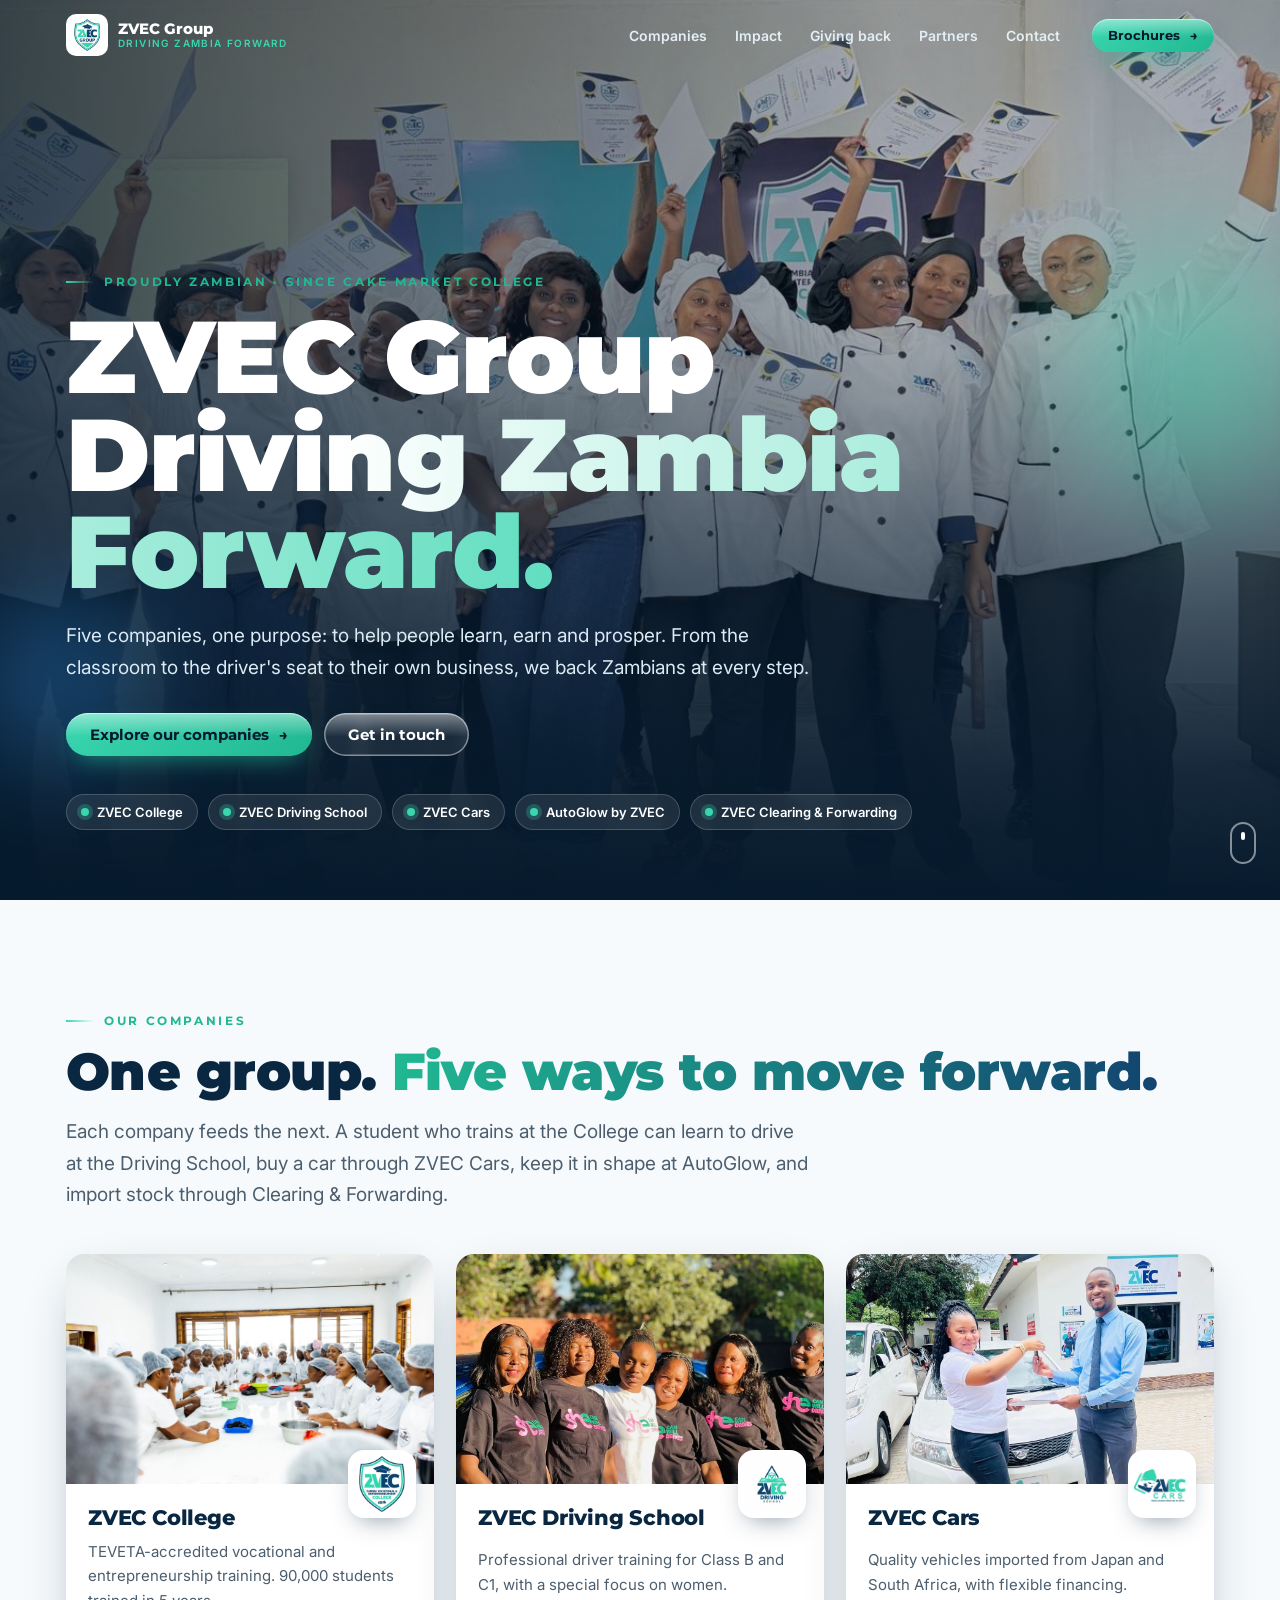
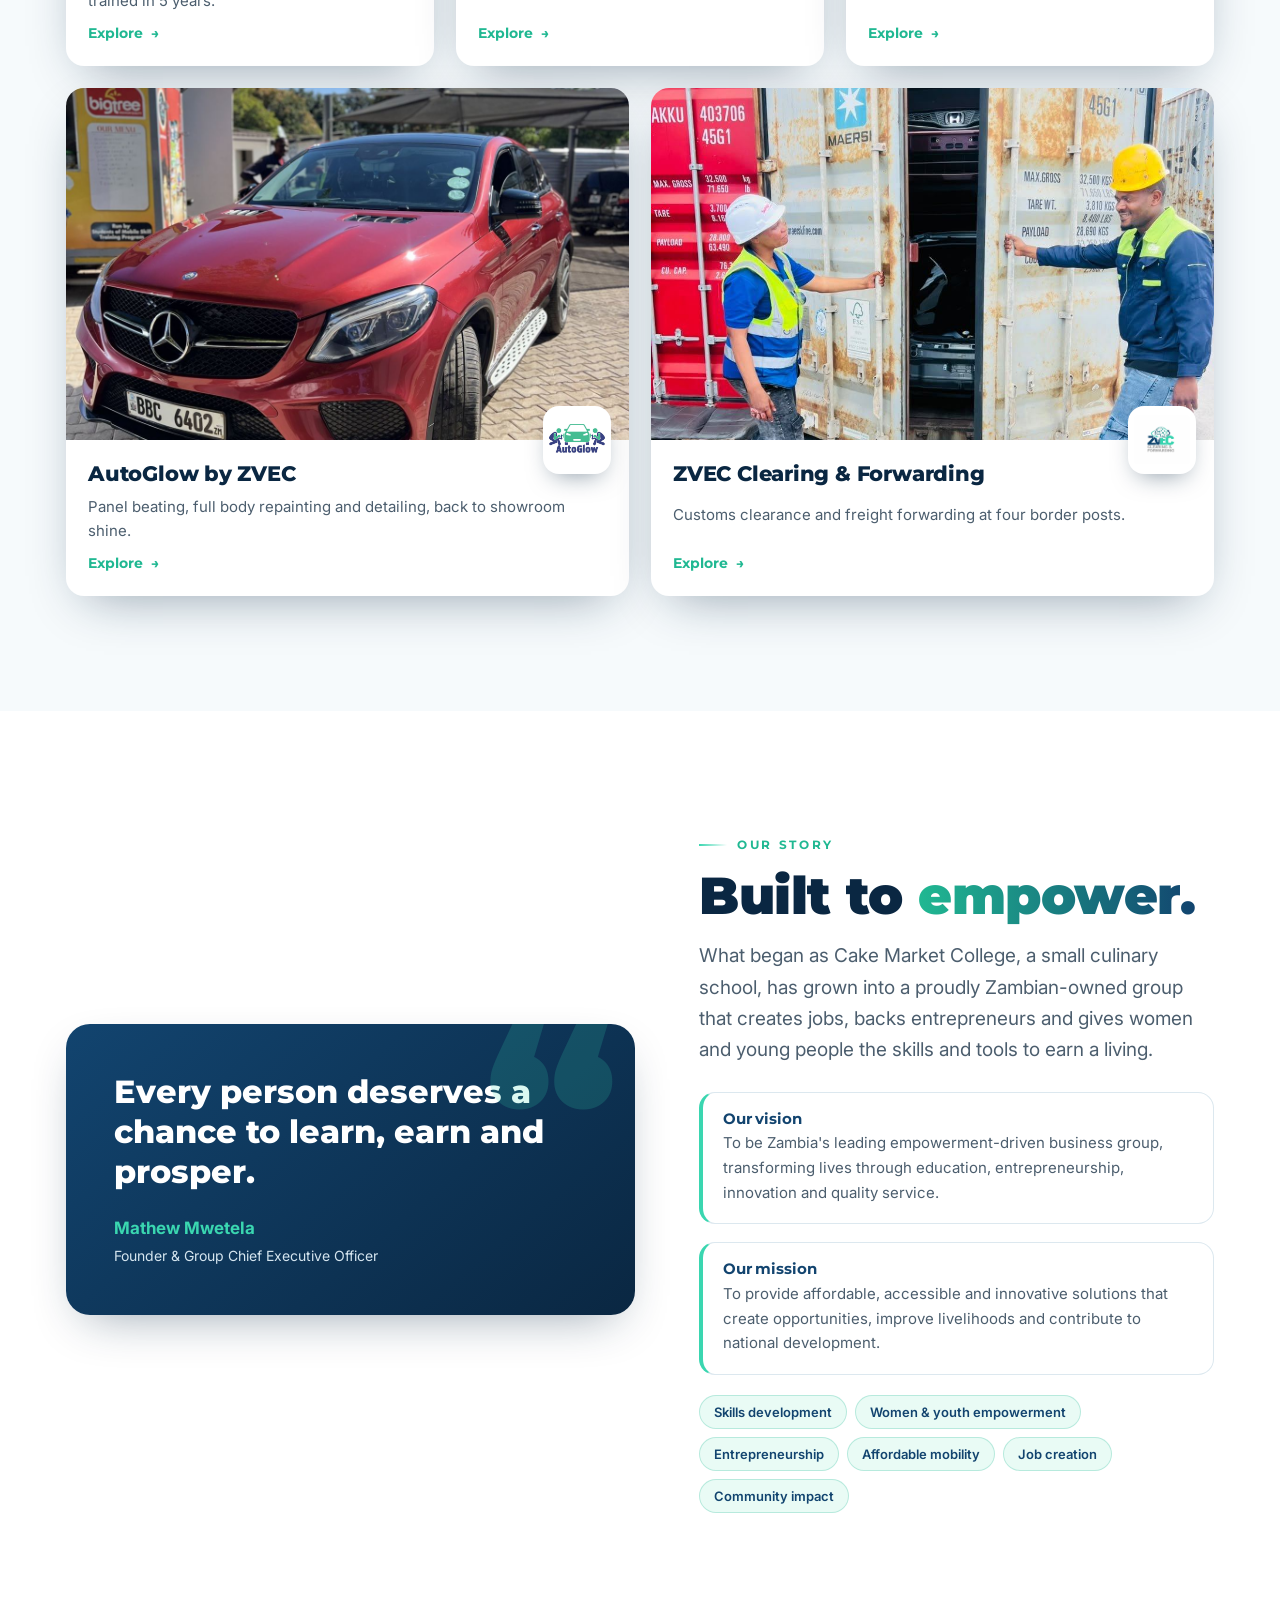
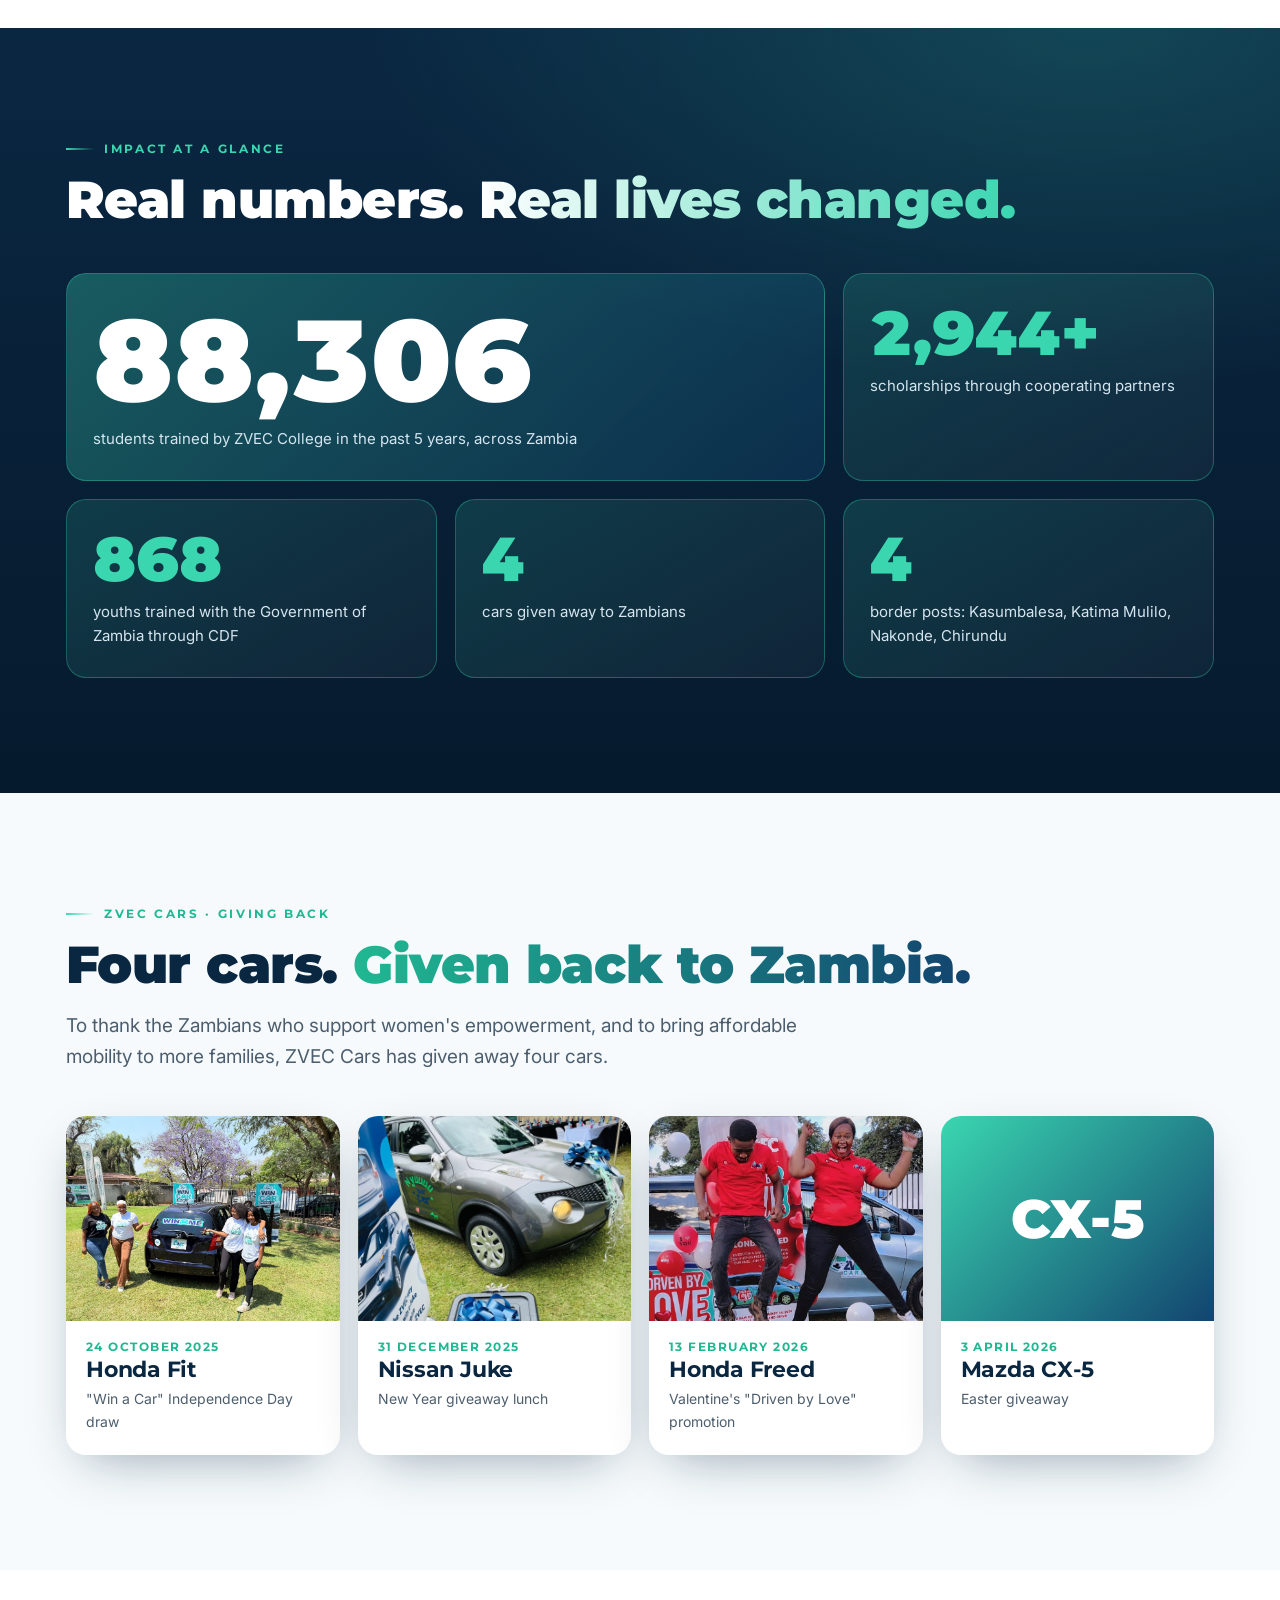
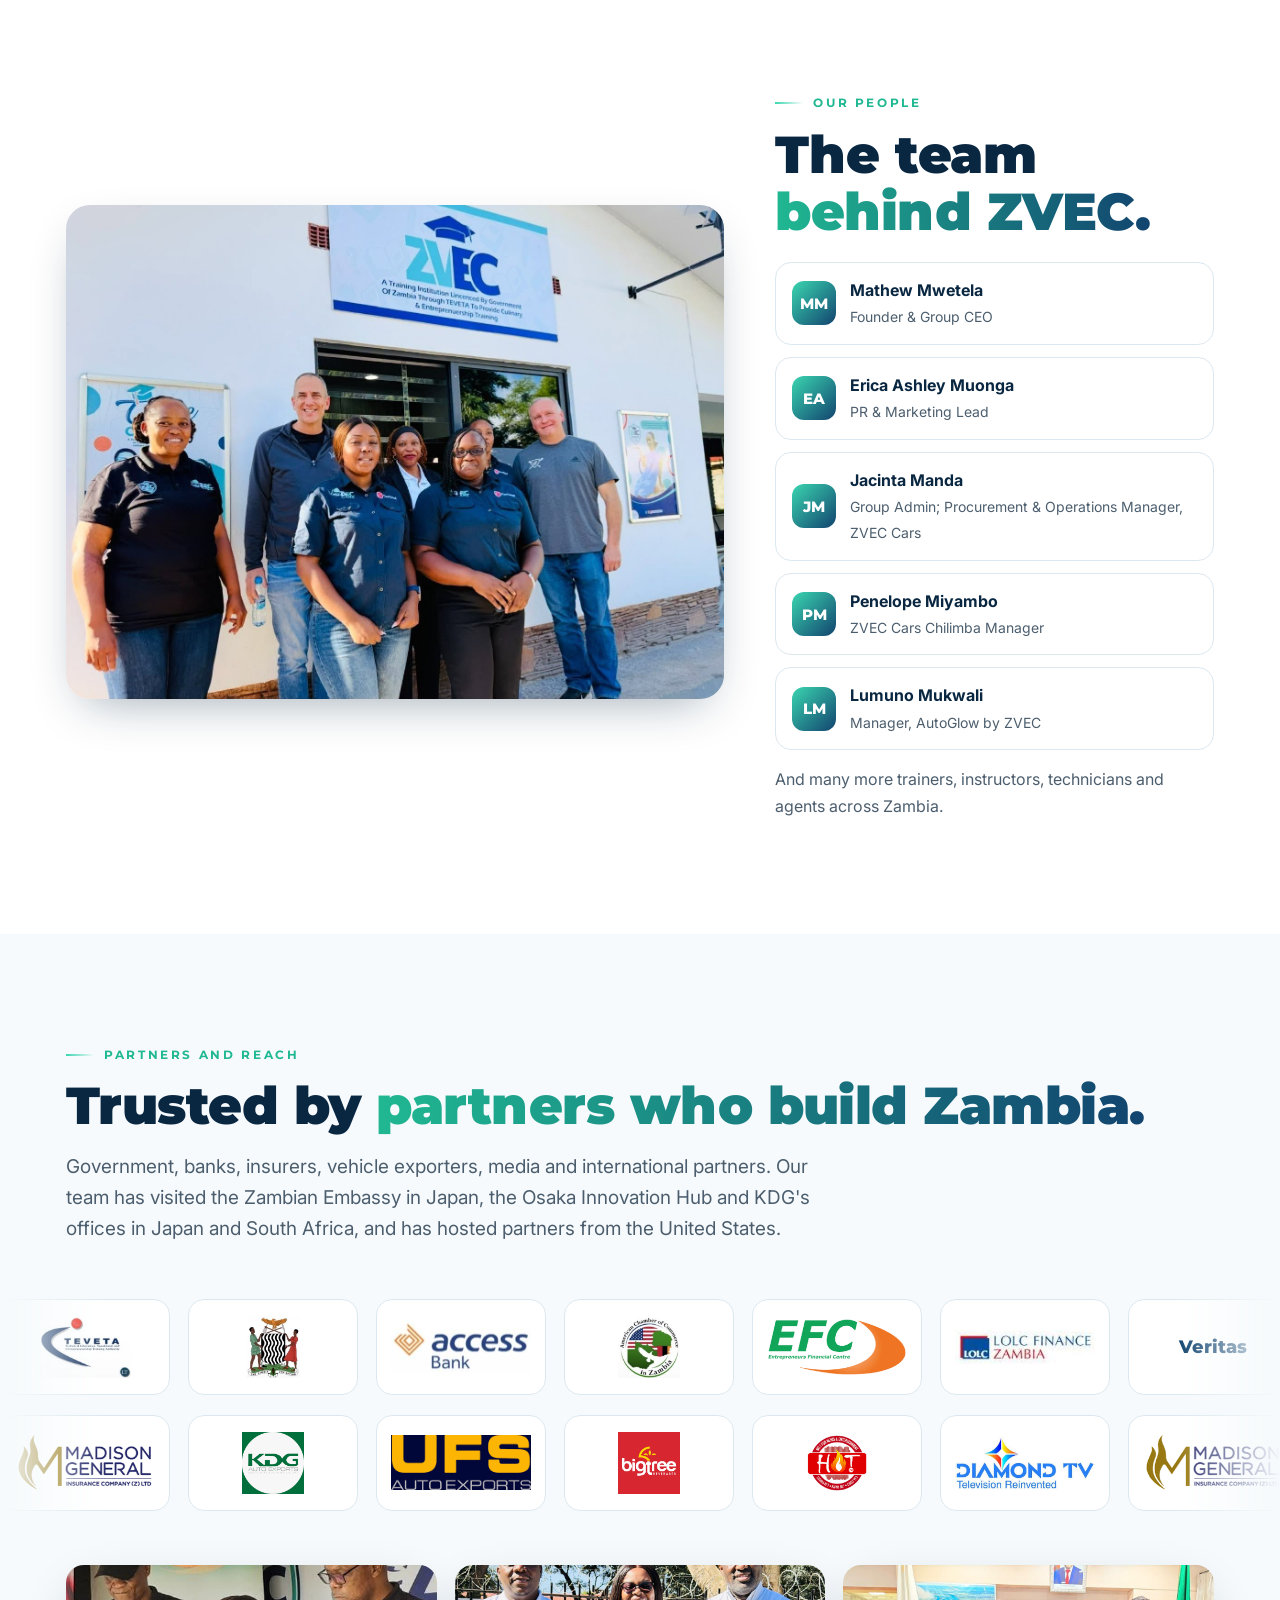
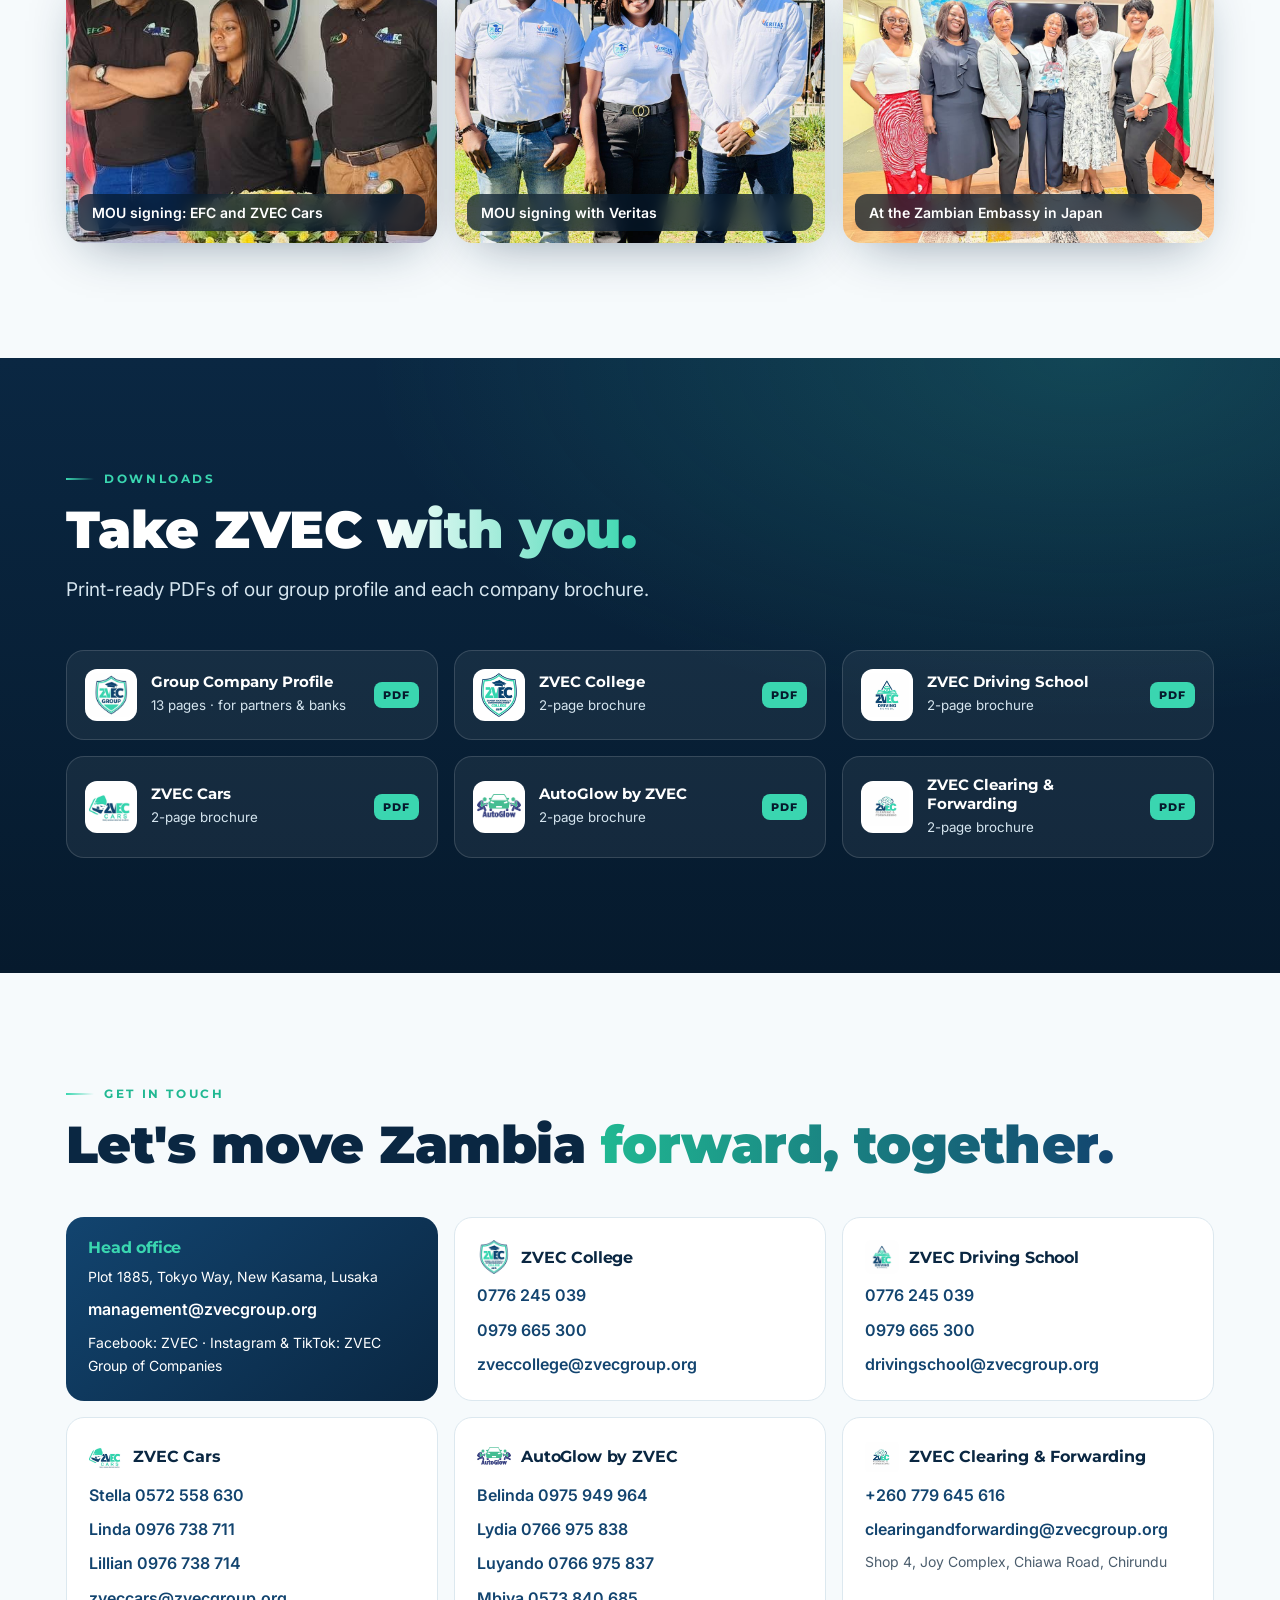
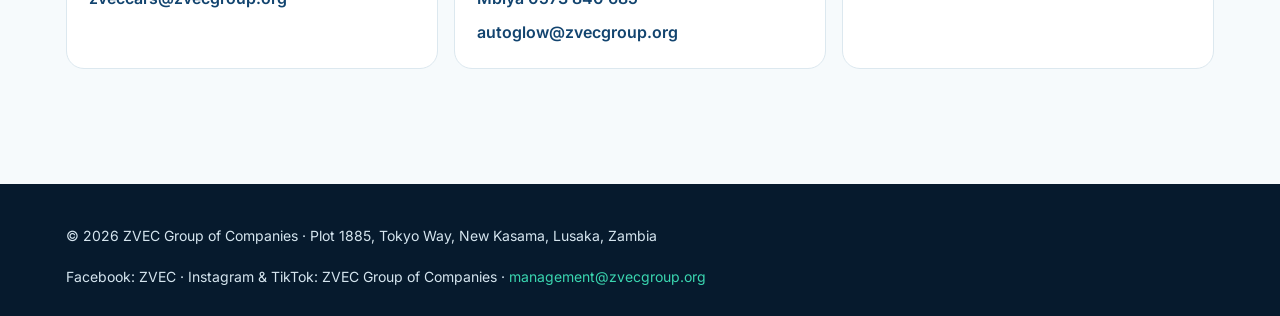
==== index.html @ 142b1f35 "Publish ZVEC Group website Home page plus pages for ZVEC College, Driving School, Cars, AutoGlow and" ====
<!doctype html><html lang="en"><head><meta charset="utf-8">
<meta name="viewport" content="width=device-width,initial-scale=1,viewport-fit=cover">
<title>ZVEC Group of Companies</title>
<meta name="claude:viewport-fit-sides" content="cover">
<meta name="description" content="ZVEC Group of Companies: education, mobility, automotive care and trade. Driving Zambia Forward.">
<meta property="og:title" content="ZVEC Group of Companies"><meta property="og:description" content="ZVEC Group of Companies: education, mobility, automotive care and trade. Driving Zambia Forward."><meta property="og:image" content="https://www.zvecgroup.org/img/p25.jpg">
<meta name="theme-color" content="#061A2D">
<link rel="icon" href="logos/zvec-group.jpg">
<link rel="preconnect" href="https://fonts.googleapis.com"><link rel="preconnect" href="https://fonts.gstatic.com" crossorigin>
<link href="https://fonts.googleapis.com/css2?family=Montserrat:wght@600;700;800;900&family=Inter:wght@400;500;600;700&display=swap" rel="stylesheet">
<link rel="stylesheet" href="style.css">
<script>document.documentElement.classList.add('js')</script>
</head><body><div class="progress"></div>
<header class="nav"><div class="wrap">
<a class="brand" href="index.html"><img src="logos/zvec-group.jpg" alt="ZVEC Group logo"><span>ZVEC Group<small>Driving Zambia Forward</small></span></a>
<nav class="links" aria-label="Main"><a href="#companies">Companies</a><a href="#impact">Impact</a><a href="#giving">Giving back</a><a href="#partners">Partners</a><a href="#contact">Contact</a></nav>
<a class="btn sm" href="#downloads">Brochures <span class="arr" aria-hidden="true">&rarr;</span></a>
<button class="menu-btn" aria-label="Menu" aria-expanded="false">&#9776;</button>
</div></header>
<main>
<section class="hero"><div class="bg" style="background-image:url(img/p25.jpg)"></div><div class="veil"></div><div class="blob a"></div><div class="blob b"></div>
<div class="wrap"><span class="kicker rv">Proudly Zambian &middot; Since Cake Market College</span>
<h1 class="rv" style="--d:.1s">ZVEC Group<br><span class="grad">Driving Zambia Forward.</span></h1>
<p class="lead rv" style="--d:.2s">Five companies, one purpose: to help people learn, earn and prosper. From the classroom to the driver's seat to their own business, we back Zambians at every step.</p>
<div class="btns rv" style="--d:.3s"><a class="btn" href="#companies">Explore our companies <span class="arr" aria-hidden="true">&rarr;</span></a><a class="btn ghost" href="#contact">Get in touch</a></div>
<div class="chips rv" style="--d:.4s"><a class="chip" href="zvec-college.html"><i></i>ZVEC College</a><a class="chip" href="zvec-driving-school.html"><i></i>ZVEC Driving School</a><a class="chip" href="zvec-cars.html"><i></i>ZVEC Cars</a><a class="chip" href="autoglow.html"><i></i>AutoGlow by ZVEC</a><a class="chip" href="zvec-clearing-forwarding.html"><i></i>ZVEC Clearing & Forwarding</a></div></div><div class="scroll-cue" aria-hidden="true"></div></section>

<section id="companies"><div class="wrap">
<div class="sec-head"><span class="kicker rv">Our companies</span><h2 class="h2 rv">One group. <em>Five ways to move forward.</em></h2>
<p class="lead rv">Each company feeds the next. A student who trains at the College can learn to drive at the Driving School, buy a car through ZVEC Cars, keep it in shape at AutoGlow, and import stock through Clearing &amp; Forwarding.</p></div>
<div class="cards"><a class="card rv" style="--d:0.00s" href="zvec-college.html"><div class="ph" style="background-image:url(img/p47.jpg);background-position:center"></div><div class="glare"></div>
<div class="body"><img class="logo" src="logos/zvec-college.jpg" alt=""><h3>ZVEC College</h3><p>TEVETA-accredited vocational and entrepreneurship training. 90,000 students trained in 5 years.</p><span class="go">Explore <span class="arr" aria-hidden="true">&rarr;</span></span></div></a><a class="card rv" style="--d:0.08s" href="zvec-driving-school.html"><div class="ph" style="background-image:url(img/p137.jpg);background-position:center 70%"></div><div class="glare"></div>
<div class="body"><img class="logo" src="logos/zvec-driving-school.jpg" alt=""><h3>ZVEC Driving School</h3><p>Professional driver training for Class B and C1, with a special focus on women.</p><span class="go">Explore <span class="arr" aria-hidden="true">&rarr;</span></span></div></a><a class="card rv" style="--d:0.16s" href="zvec-cars.html"><div class="ph" style="background-image:url(img/p62.jpg);background-position:center 35%"></div><div class="glare"></div>
<div class="body"><img class="logo" src="logos/zvec-cars.jpg" alt=""><h3>ZVEC Cars</h3><p>Quality vehicles imported from Japan and South Africa, with flexible financing.</p><span class="go">Explore <span class="arr" aria-hidden="true">&rarr;</span></span></div></a><a class="card rv" style="--d:0.24s" href="autoglow.html"><div class="ph" style="background-image:url(img/p15.jpg);background-position:center"></div><div class="glare"></div>
<div class="body"><img class="logo" src="logos/autoglow.jpg" alt=""><h3>AutoGlow by ZVEC</h3><p>Panel beating, full body repainting and detailing, back to showroom shine.</p><span class="go">Explore <span class="arr" aria-hidden="true">&rarr;</span></span></div></a><a class="card rv" style="--d:0.32s" href="zvec-clearing-forwarding.html"><div class="ph" style="background-image:url(img/p57.jpg);background-position:center 35%"></div><div class="glare"></div>
<div class="body"><img class="logo" src="logos/zvec-clearing-forwarding.jpg" alt=""><h3>ZVEC Clearing & Forwarding</h3><p>Customs clearance and freight forwarding at four border posts.</p><span class="go">Explore <span class="arr" aria-hidden="true">&rarr;</span></span></div></a></div></div></section>

<section style="background:#fff"><div class="wrap story">
<div class="quote rv"><blockquote>Every person deserves a chance to learn, earn and prosper.</blockquote><div class="who"><b>Mathew Mwetela</b><span>Founder &amp; Group Chief Executive Officer</span></div></div>
<div><span class="kicker rv">Our story</span><h2 class="h2 rv" style="margin:14px 0 16px">Built to <em>empower.</em></h2>
<p class="lead rv">What began as Cake Market College, a small culinary school, has grown into a proudly Zambian-owned group that creates jobs, backs entrepreneurs and gives women and young people the skills and tools to earn a living.</p>
<div class="vm"><div class="rv"><h4>Our vision</h4><p>To be Zambia's leading empowerment-driven business group, transforming lives through education, entrepreneurship, innovation and quality service.</p></div>
<div class="rv"><h4>Our mission</h4><p>To provide affordable, accessible and innovative solutions that create opportunities, improve livelihoods and contribute to national development.</p></div></div>
<div class="focus rv"><span>Skills development</span><span>Women &amp; youth empowerment</span><span>Entrepreneurship</span><span>Affordable mobility</span><span>Job creation</span><span>Community impact</span></div></div></div></section>

<section id="impact" class="on-deep"><div class="wrap">
<div class="sec-head"><span class="kicker rv">Impact at a glance</span><h2 class="h2 rv">Real numbers. <em>Real lives changed.</em></h2></div>
<div class="stats">
<div class="stat big rv"><div class="n" data-to="90000">90,000</div><div class="l">students trained by ZVEC College in the past 5 years, across Zambia</div></div>
<div class="stat rv" style="--d:.08s"><div class="n" data-to="3000" data-suf="+">3,000+</div><div class="l">scholarships through cooperating partners</div></div>
<div class="stat rv"><div class="n" data-to="900">900</div><div class="l">youths trained with the Government of Zambia through CDF</div></div>
<div class="stat rv" style="--d:.08s"><div class="n" data-to="4">4</div><div class="l">cars given away to Zambians</div></div>
<div class="stat rv" style="--d:.16s"><div class="n" data-to="4">4</div><div class="l">border posts: Kasumbalesa, Katima Mulilo, Nakonde, Chirundu</div></div>
</div></div></section>

<section id="giving"><div class="wrap">
<div class="sec-head"><span class="kicker rv">ZVEC Cars &middot; Giving back</span><h2 class="h2 rv">Four cars. <em>Given back to Zambia.</em></h2>
<p class="lead rv">To thank the Zambians who support women's empowerment, and to bring affordable mobility to more families, ZVEC Cars has given away four cars.</p></div>
<div class="cars"><article class="car rv" style="--d:0.0s"><div class="ph" style="background-image:url(img/p136.jpg)"></div><div class="body"><span class="date">24 October 2025</span><h3>Honda Fit</h3><p>"Win a Car" Independence Day draw</p></div></article><article class="car rv" style="--d:0.1s"><div class="ph" style="background-image:url(img/p79.jpg)"></div><div class="body"><span class="date">31 December 2025</span><h3>Nissan Juke</h3><p>New Year giveaway lunch</p></div></article><article class="car rv" style="--d:0.2s"><div class="ph" style="background-image:url(img/p83.jpg)"></div><div class="body"><span class="date">13 February 2026</span><h3>Honda Freed</h3><p>Valentine's "Driven by Love" promotion</p></div></article><article class="car rv" style="--d:0.3s"><div class="ph text">CX-5</div><div class="body"><span class="date">3 April 2026</span><h3>Mazda CX-5</h3><p>Easter giveaway</p></div></article></div></div></section>

<section style="background:#fff"><div class="wrap team">
<div class="photo rv" style="background-image:url(img/p122.jpg)" role="img" aria-label="ZVEC team with partners from the United States"></div>
<div><span class="kicker rv">Our people</span><h2 class="h2 rv" style="margin:14px 0 22px">The team <em>behind ZVEC.</em></h2><div class="people"><div class="person rv" style="--d:0.00s"><span class="av">MM</span><div><b>Mathew Mwetela</b><span>Founder & Group CEO</span></div></div><div class="person rv" style="--d:0.07s"><span class="av">EA</span><div><b>Erica Ashley Muonga</b><span>PR & Marketing Lead</span></div></div><div class="person rv" style="--d:0.14s"><span class="av">JM</span><div><b>Jacinta Manda</b><span>Group Admin; Procurement & Operations Manager, ZVEC Cars</span></div></div><div class="person rv" style="--d:0.21s"><span class="av">PM</span><div><b>Penelope Miyambo</b><span>ZVEC Cars Chilimba Manager</span></div></div><div class="person rv" style="--d:0.28s"><span class="av">LM</span><div><b>Lumuno Mukwali</b><span>Manager, AutoGlow by ZVEC</span></div></div></div>
<p class="rv" style="margin-top:16px;color:var(--muted)">And many more trainers, instructors, technicians and agents across Zambia.</p></div></div></section>

<section id="partners"><div class="wrap">
<div class="sec-head"><span class="kicker rv">Partners and reach</span><h2 class="h2 rv">Trusted by <em>partners who build Zambia.</em></h2>
<p class="lead rv">Government, banks, insurers, vehicle exporters, media and international partners. Our team has visited the Zambian Embassy in Japan, the Osaka Innovation Hub and KDG's offices in Japan and South Africa, and has hosted partners from the United States.</p></div></div>
<div class="marquee"><div class="track"><div class="plogo"><img src="logos/teveta.jpg" alt="TEVETA"></div><div class="plogo"><img src="logos/govt-of-zambia.jpg" alt="Government of the Republic of Zambia"></div><div class="plogo"><img src="logos/access-bank.jpg" alt="Access Bank"></div><div class="plogo"><img src="logos/amcham-zambia.jpg" alt="American Chamber of Commerce Zambia"></div><div class="plogo"><img src="logos/efc.png" alt="EFC"></div><div class="plogo"><img src="logos/lolc-finance.jpg" alt="LOLC Finance"></div><div class="plogo word">Veritas</div><div class="plogo word">Zonkindawo</div><div class="plogo"><img src="logos/teveta.jpg" alt="TEVETA"></div><div class="plogo"><img src="logos/govt-of-zambia.jpg" alt="Government of the Republic of Zambia"></div><div class="plogo"><img src="logos/access-bank.jpg" alt="Access Bank"></div><div class="plogo"><img src="logos/amcham-zambia.jpg" alt="American Chamber of Commerce Zambia"></div><div class="plogo"><img src="logos/efc.png" alt="EFC"></div><div class="plogo"><img src="logos/lolc-finance.jpg" alt="LOLC Finance"></div><div class="plogo word">Veritas</div><div class="plogo word">Zonkindawo</div></div></div>
<div class="marquee"><div class="track rev"><div class="plogo"><img src="logos/madison-general.png" alt="Madison General Insurance"></div><div class="plogo"><img src="logos/kdg-auto-exports.png" alt="KDG Auto Exports (CarChief)"></div><div class="plogo"><img src="logos/ufs-auto-exports.png" alt="UFS Auto Exports"></div><div class="plogo"><img src="logos/bigtree.png" alt="Bigtree by Trade Kings"></div><div class="plogo"><img src="logos/hot-fm.jpg" alt="Hot FM"></div><div class="plogo"><img src="logos/diamond-tv.jpg" alt="Diamond TV"></div><div class="plogo"><img src="logos/madison-general.png" alt="Madison General Insurance"></div><div class="plogo"><img src="logos/kdg-auto-exports.png" alt="KDG Auto Exports (CarChief)"></div><div class="plogo"><img src="logos/ufs-auto-exports.png" alt="UFS Auto Exports"></div><div class="plogo"><img src="logos/bigtree.png" alt="Bigtree by Trade Kings"></div><div class="plogo"><img src="logos/hot-fm.jpg" alt="Hot FM"></div><div class="plogo"><img src="logos/diamond-tv.jpg" alt="Diamond TV"></div></div></div>
<div class="wrap"><div class="moments"><figure class="moment rv" style="--d:0.0s;margin:0"><div style="background-image:url(img/p92.jpg)"></div><span>MOU signing: EFC and ZVEC Cars</span></figure><figure class="moment rv" style="--d:0.1s;margin:0"><div style="background-image:url(img/p4.jpg)"></div><span>MOU signing with Veritas</span></figure><figure class="moment rv" style="--d:0.2s;margin:0"><div style="background-image:url(img/p2.jpg)"></div><span>At the Zambian Embassy in Japan</span></figure></div></div></section>

<section id="downloads" class="on-deep"><div class="wrap">
<div class="sec-head"><span class="kicker rv">Downloads</span><h2 class="h2 rv">Take ZVEC <em>with you.</em></h2>
<p class="lead rv">Print-ready PDFs of our group profile and each company brochure.</p></div>
<div class="dl"><a class="rv" href="downloads/ZVEC-Group-Company-Profile.pdf" target="_blank" rel="noopener"><img src="logos/zvec-group.jpg" alt=""><span><b>Group Company Profile</b><small>13 pages &middot; for partners &amp; banks</small></span><span class="pdf">PDF</span></a><a class="rv" style="--d:0.06s" href="downloads/zvec-college-brochure.pdf" target="_blank" rel="noopener"><img src="logos/zvec-college.jpg" alt=""><span><b>ZVEC College</b><small>2-page brochure</small></span><span class="pdf">PDF</span></a><a class="rv" style="--d:0.12s" href="downloads/zvec-driving-school-brochure.pdf" target="_blank" rel="noopener"><img src="logos/zvec-driving-school.jpg" alt=""><span><b>ZVEC Driving School</b><small>2-page brochure</small></span><span class="pdf">PDF</span></a><a class="rv" style="--d:0.18s" href="downloads/zvec-cars-brochure.pdf" target="_blank" rel="noopener"><img src="logos/zvec-cars.jpg" alt=""><span><b>ZVEC Cars</b><small>2-page brochure</small></span><span class="pdf">PDF</span></a><a class="rv" style="--d:0.24s" href="downloads/autoglow-brochure.pdf" target="_blank" rel="noopener"><img src="logos/autoglow.jpg" alt=""><span><b>AutoGlow by ZVEC</b><small>2-page brochure</small></span><span class="pdf">PDF</span></a><a class="rv" style="--d:0.30s" href="downloads/zvec-clearing-forwarding-brochure.pdf" target="_blank" rel="noopener"><img src="logos/zvec-clearing-forwarding.jpg" alt=""><span><b>ZVEC Clearing & Forwarding</b><small>2-page brochure</small></span><span class="pdf">PDF</span></a></div></div></section>

<section id="contact"><div class="wrap">
<div class="sec-head"><span class="kicker rv">Get in touch</span><h2 class="h2 rv">Let's move Zambia <em>forward, together.</em></h2></div>
<div class="contacts"><div class="cbox hq rv"><h4>Head office</h4><p>Plot 1885, Tokyo Way, New Kasama, Lusaka</p><a href="mailto:management@zvecgroup.org">management@zvecgroup.org</a><p>Facebook: ZVEC &middot; Instagram &amp; TikTok: ZVEC Group of Companies</p></div><div class="cbox rv" style="--d:0.06s"><h4><img src="logos/zvec-college.jpg" alt="">ZVEC College</h4><a href="tel:+260776245039">0776 245 039</a><a href="tel:+260979665300">0979 665 300</a><a href="mailto:zveccollege@zvecgroup.org">zveccollege@zvecgroup.org</a></div><div class="cbox rv" style="--d:0.12s"><h4><img src="logos/zvec-driving-school.jpg" alt="">ZVEC Driving School</h4><a href="tel:+260776245039">0776 245 039</a><a href="tel:+260979665300">0979 665 300</a><a href="mailto:drivingschool@zvecgroup.org">drivingschool@zvecgroup.org</a></div><div class="cbox rv" style="--d:0.18s"><h4><img src="logos/zvec-cars.jpg" alt="">ZVEC Cars</h4><a href="tel:+260572558630">Stella 0572 558 630</a><a href="tel:+260976738711">Linda 0976 738 711</a><a href="tel:+260976738714">Lillian 0976 738 714</a><a href="mailto:zveccars@zvecgroup.org">zveccars@zvecgroup.org</a></div><div class="cbox rv" style="--d:0.24s"><h4><img src="logos/autoglow.jpg" alt="">AutoGlow by ZVEC</h4><a href="tel:+260975949964">Belinda 0975 949 964</a><a href="tel:+260766975838">Lydia 0766 975 838</a><a href="tel:+260766975837">Luyando 0766 975 837</a><a href="tel:+260573840685">Mbiya 0573 840 685</a><a href="mailto:autoglow@zvecgroup.org">autoglow@zvecgroup.org</a></div><div class="cbox rv" style="--d:0.30s"><h4><img src="logos/zvec-clearing-forwarding.jpg" alt="">ZVEC Clearing & Forwarding</h4><a href="tel:+260779645616">+260 779 645 616</a><a href="mailto:clearingandforwarding@zvecgroup.org">clearingandforwarding@zvecgroup.org</a><p>Shop 4, Joy Complex, Chiawa Road, Chirundu</p></div></div></div></section>
</main><footer><div class="wrap">
<div>&copy; <span id="yr">2026</span> ZVEC Group of Companies &middot; Plot 1885, Tokyo Way, New Kasama, Lusaka, Zambia</div>
<div>Facebook: ZVEC &middot; Instagram &amp; TikTok: ZVEC Group of Companies &middot; <a href="mailto:management@zvecgroup.org">management@zvecgroup.org</a></div>
</div></footer>
<script src="script.js"></script></body></html>
---- style.css ----
:root{
  --navy:#12446F;--deep:#0A2742;--deeper:#061A2D;--teal:#3AD6B0;--teal2:#20B892;--mint:#E9FBF5;
  --ink:#16222E;--muted:#4C5E6E;--line:#DCE8EF;--paper:#F6FAFC;--white:#fff;--on-deep:#D5E5EF;
  --radius:18px;--shadow:0 18px 50px -20px rgba(10,39,66,.45);
  --gut-l:max(16px, env(safe-area-inset-left, 0px));--gut-r:max(16px, env(safe-area-inset-right, 0px));
  color-scheme:light;
}
*{box-sizing:border-box}
html{scroll-behavior:smooth}
body{margin:0;font:400 16px/1.65 Inter,system-ui,-apple-system,"Segoe UI",Roboto,sans-serif;color:var(--ink);background:var(--paper);overflow-x:hidden}
body::before{content:"";position:fixed;inset:0 0 auto;height:env(safe-area-inset-top,0px);z-index:60;background:var(--deeper)}
img{max-width:100%;display:block}
a{color:inherit}
h1,h2,h3,h4{font-family:Montserrat,"Segoe UI",Arial,sans-serif;line-height:1.1;margin:0;text-wrap:balance;letter-spacing:-.01em}
p{margin:0}
.wrap{max-width:1180px;margin:0 auto;padding-left:var(--gut-l);padding-right:var(--gut-r)}
.kicker{font:700 12px/1 Montserrat,sans-serif;letter-spacing:.22em;text-transform:uppercase;color:var(--teal2);display:inline-flex;align-items:center;gap:10px}
.kicker::before{content:"";width:28px;height:2px;background:linear-gradient(90deg,var(--teal),transparent)}
.on-deep .kicker{color:var(--teal)}
.h2{font-size:clamp(30px,4.4vw,52px);font-weight:900;color:var(--deep)}
.h2 em{font-style:normal;background:linear-gradient(90deg,var(--teal2),var(--navy));-webkit-background-clip:text;background-clip:text;color:transparent}
.on-deep .h2{color:#fff}
.on-deep .h2 em{background:linear-gradient(90deg,#fff,var(--teal));-webkit-background-clip:text;background-clip:text}
.lead{font-size:clamp(16px,1.6vw,19px);color:var(--muted);max-width:62ch}
.on-deep .lead{color:var(--on-deep)}
section{padding-block:clamp(64px,9vw,120px);position:relative}
.on-deep{background:radial-gradient(1200px 600px at 85% 0%,rgba(58,214,176,.18),transparent 60%),linear-gradient(180deg,var(--deep),var(--deeper));color:#fff}
.sec-head{display:grid;gap:16px;margin-bottom:44px}

/* progress + nav */
.progress{position:fixed;left:0;top:env(safe-area-inset-top,0px);height:3px;width:100%;transform-origin:0 50%;transform:scaleX(0);background:linear-gradient(90deg,var(--teal),#fff,var(--teal));z-index:70}
.nav{position:fixed;left:0;right:0;top:env(safe-area-inset-top,0px);z-index:50;transition:background .35s,box-shadow .35s,padding .35s;padding-block:14px}
.nav .wrap{display:flex;align-items:center;gap:20px}
.nav.solid{background:rgba(6,26,45,.82);backdrop-filter:blur(14px) saturate(1.4);-webkit-backdrop-filter:blur(14px) saturate(1.4);box-shadow:0 10px 30px -18px rgba(0,0,0,.6);padding-block:8px}
.brand{display:flex;align-items:center;gap:10px;text-decoration:none;color:#fff;font:800 15px/1.1 Montserrat,sans-serif}
.brand img{height:42px;width:auto;border-radius:10px;background:#fff;padding:3px}
.brand small{display:block;font:600 10px Inter,sans-serif;letter-spacing:.14em;color:var(--teal);text-transform:uppercase}
.links{display:flex;gap:4px;margin-left:auto}
.links a{color:#E3EEF5;text-decoration:none;font:600 14px Inter,sans-serif;padding:8px 12px;border-radius:999px;transition:background .25s,color .25s}
.links a:hover,.links a.active{background:rgba(255,255,255,.1);color:#fff}
.menu-btn{display:none;margin-left:auto;background:rgba(255,255,255,.12);border:1px solid rgba(255,255,255,.2);color:#fff;border-radius:12px;width:46px;height:42px;font-size:20px;cursor:pointer}
@media (max-width:980px){
  .links{position:fixed;inset:calc(64px + env(safe-area-inset-top,0px)) 12px auto 12px;flex-direction:column;background:rgba(6,26,45,.96);backdrop-filter:blur(16px);-webkit-backdrop-filter:blur(16px);padding:12px;border-radius:18px;border:1px solid rgba(255,255,255,.12);transform:translateY(-12px);opacity:0;pointer-events:none;transition:.3s}
  .links.open{transform:none;opacity:1;pointer-events:auto}
  .links a{padding:12px 14px}
  .menu-btn{display:block}
  .nav .btn{display:none}
}

/* buttons */
.btn{--b1:var(--teal);--b2:var(--teal2);position:relative;overflow:hidden;isolation:isolate;display:inline-flex;align-items:center;gap:10px;padding:14px 24px;border-radius:999px;border:0;cursor:pointer;text-decoration:none;font:700 15px/1 Montserrat,sans-serif;color:var(--deeper);background:linear-gradient(135deg,var(--b1),var(--b2));box-shadow:0 10px 26px -10px rgba(32,184,146,.8),inset 0 1px 0 rgba(255,255,255,.55);transition:transform .25s cubic-bezier(.2,.8,.2,1),box-shadow .25s}
.btn::before{content:"";position:absolute;inset:0;z-index:-1;background:linear-gradient(180deg,rgba(255,255,255,.45),rgba(255,255,255,0) 55%);border-radius:inherit}
.btn::after{content:"";position:absolute;top:-50%;left:-60%;width:40%;height:200%;background:linear-gradient(90deg,transparent,rgba(255,255,255,.75),transparent);transform:rotate(20deg);animation:shine 3.6s ease-in-out infinite}
.btn:hover{transform:translateY(-3px) scale(1.02);box-shadow:0 18px 34px -12px rgba(32,184,146,.95),inset 0 1px 0 rgba(255,255,255,.6)}
.btn:active{transform:translateY(0) scale(.98)}
.btn.ghost{background:rgba(255,255,255,.08);color:#fff;box-shadow:inset 0 0 0 1.5px rgba(255,255,255,.45);backdrop-filter:blur(6px)}
.btn.ghost::after{opacity:.35}
.btn.ghost:hover{background:rgba(255,255,255,.16)}
.btn.dark{background:linear-gradient(135deg,var(--navy),var(--deep));color:#fff;box-shadow:0 10px 26px -10px rgba(10,39,66,.8),inset 0 1px 0 rgba(255,255,255,.25)}
.btn.sm{padding:10px 16px;font-size:13px}
.btn .arr{transition:transform .25s}
.btn:hover .arr{transform:translateX(4px)}
@keyframes shine{0%,55%{left:-60%}85%,100%{left:130%}}
.btns{display:flex;flex-wrap:wrap;gap:12px}

/* hero */
.hero{min-height:100svh;display:flex;align-items:flex-end;padding-block:140px 70px;color:#fff;overflow:hidden;background:var(--deeper)}
.hero .bg{position:absolute;inset:0;background-size:cover;background-position:center;animation:kb 22s ease-in-out infinite alternate;transform-origin:60% 40%}
@keyframes kb{from{transform:scale(1.04)}to{transform:scale(1.16) translate(-1.5%,-1%)}}
.hero .veil{position:absolute;inset:0;background:linear-gradient(180deg,rgba(6,26,45,.35) 0%,rgba(6,26,45,.35) 35%,rgba(6,26,45,.92) 85%,var(--deeper) 100%),linear-gradient(90deg,rgba(6,26,45,.7),transparent 70%)}
.blob{position:absolute;border-radius:50%;filter:blur(40px);opacity:.55;animation:float 14s ease-in-out infinite}
.blob.a{width:420px;height:420px;right:-120px;top:18%;background:radial-gradient(circle,var(--teal),transparent 65%)}
.blob.b{width:300px;height:300px;left:-90px;bottom:8%;background:radial-gradient(circle,#2E7BC0,transparent 65%);animation-delay:-6s}
@keyframes float{0%,100%{transform:translate(0,0)}50%{transform:translate(-30px,25px)}}
.hero .wrap{position:relative;width:100%}
.hero h1{font-size:clamp(42px,8vw,104px);font-weight:900;line-height:.95;margin:18px 0 20px}
.hero h1 .grad{background:linear-gradient(90deg,#fff 10%,var(--teal) 60%,#fff 90%);background-size:200% 100%;-webkit-background-clip:text;background-clip:text;color:transparent;animation:sheen 6s linear infinite}
@keyframes sheen{to{background-position:-200% 0}}
.hero .lead{color:#DCEAF3;margin-bottom:30px}
.chips{display:flex;flex-wrap:wrap;gap:10px;margin-top:38px}
.chip{display:inline-flex;align-items:center;gap:8px;padding:9px 14px;border-radius:999px;background:rgba(255,255,255,.09);border:1px solid rgba(255,255,255,.18);backdrop-filter:blur(8px);font:600 13px Inter,sans-serif;color:#fff;text-decoration:none;transition:background .25s,transform .25s}
.chip:hover{background:rgba(58,214,176,.25);transform:translateY(-2px)}
.chip i{width:8px;height:8px;border-radius:50%;background:var(--teal);box-shadow:0 0 0 4px rgba(58,214,176,.25);animation:pulse 2s infinite}
@keyframes pulse{50%{box-shadow:0 0 0 8px rgba(58,214,176,0)}}
.scroll-cue{position:absolute;right:max(24px,env(safe-area-inset-right,0px));bottom:36px;width:26px;height:42px;border:2px solid rgba(255,255,255,.5);border-radius:20px}
.scroll-cue::after{content:"";position:absolute;left:50%;top:8px;width:4px;height:8px;margin-left:-2px;border-radius:2px;background:#fff;animation:cue 1.8s infinite}
@keyframes cue{to{transform:translateY(14px);opacity:0}}

/* companies */
.cards{display:grid;grid-template-columns:repeat(6,1fr);gap:22px}
.card{grid-column:span 2;position:relative;border-radius:var(--radius);overflow:hidden;background:#fff;box-shadow:var(--shadow);text-decoration:none;color:var(--ink);display:flex;flex-direction:column;transform-style:preserve-3d;transition:transform .3s cubic-bezier(.2,.8,.2,1),box-shadow .3s;min-width:0}
.card:nth-child(4),.card:nth-child(5){grid-column:span 3}
.card .ph{aspect-ratio:16/10;background-size:cover;background-position:center;transition:transform .6s cubic-bezier(.2,.8,.2,1)}
.card:hover .ph{transform:scale(1.07)}
.card .glare{position:absolute;inset:0;pointer-events:none;background:radial-gradient(400px circle at var(--mx,50%) var(--my,0%),rgba(255,255,255,.35),transparent 45%);opacity:0;transition:opacity .3s}
.card:hover .glare{opacity:1}
.card:hover{box-shadow:0 30px 60px -24px rgba(10,39,66,.6)}
.card .body{padding:22px 22px 24px;display:grid;gap:10px;position:relative;flex:1}
.card .logo{position:absolute;right:18px;top:-34px;width:68px;height:68px;border-radius:16px;background:#fff;padding:6px;box-shadow:0 10px 24px -10px rgba(10,39,66,.5);object-fit:contain}
.card h3{font-size:21px;font-weight:800;color:var(--deep);padding-right:70px}
.card p{color:var(--muted);font-size:15px}
.card .go{margin-top:auto;font:700 14px Montserrat,sans-serif;color:var(--teal2);display:inline-flex;gap:8px;align-items:center}
.card:hover .go .arr{transform:translateX(5px)}
.go .arr{transition:transform .25s}
@media (max-width:900px){.cards{grid-template-columns:1fr 1fr}.card,.card:nth-child(4),.card:nth-child(5){grid-column:span 1}.card:nth-child(5){grid-column:1/-1}}
@media (max-width:560px){.cards{grid-template-columns:1fr}.card:nth-child(5){grid-column:auto}}

/* story */
.story{display:grid;grid-template-columns:1.05fr .95fr;gap:clamp(28px,5vw,70px);align-items:center}
.story>*{min-width:0}
.quote{position:relative;border-radius:24px;padding:clamp(28px,4vw,48px);background:linear-gradient(140deg,var(--navy),var(--deep));color:#fff;box-shadow:var(--shadow);overflow:hidden}
.quote::before{content:"\201C";position:absolute;right:18px;top:-30px;font:900 220px/1 Montserrat,sans-serif;color:rgba(58,214,176,.18)}
.quote blockquote{margin:0;font:800 clamp(22px,2.6vw,32px)/1.25 Montserrat,sans-serif}
.quote .who{margin-top:22px;display:grid;gap:2px}
.quote .who b{color:var(--teal);font-size:17px}
.quote .who span{color:var(--on-deep);font-size:14px}
.vm{display:grid;gap:18px;margin-top:26px}
.vm div{padding:18px 20px;border-radius:16px;background:#fff;border:1px solid var(--line);border-left:4px solid var(--teal)}
.vm h4{font-size:15px;color:var(--navy);margin-bottom:4px}
.vm p{color:var(--muted);font-size:15px}
.focus{display:flex;flex-wrap:wrap;gap:8px;margin-top:20px}
.focus span{padding:8px 14px;border-radius:999px;background:var(--mint);color:var(--navy);font:600 13px Inter,sans-serif;border:1px solid rgba(32,184,146,.25)}
@media (max-width:860px){.story{grid-template-columns:1fr}}

/* impact */
.stats{display:grid;grid-template-columns:repeat(3,1fr);gap:18px}
.stat{position:relative;padding:28px 26px;border-radius:20px;background:linear-gradient(145deg,rgba(58,214,176,.16),rgba(255,255,255,.04));border:1px solid rgba(58,214,176,.32);overflow:hidden;transition:transform .3s,border-color .3s;min-width:0}
.stat:hover{transform:translateY(-4px);border-color:var(--teal)}
.stat::after{content:"";position:absolute;inset:0;background:linear-gradient(120deg,transparent 40%,rgba(255,255,255,.12) 50%,transparent 60%);transform:translateX(-100%);transition:transform .8s}
.stat:hover::after{transform:translateX(100%)}
.stat .n{font:900 clamp(40px,5vw,62px)/1 Montserrat,sans-serif;color:var(--teal);font-variant-numeric:tabular-nums}
.stat .l{margin-top:10px;color:var(--on-deep);font-size:15px}
.stat.big{grid-column:span 2;background:linear-gradient(135deg,rgba(58,214,176,.32),rgba(18,68,111,.4))}
.stat.big .n{font-size:clamp(56px,9vw,120px);color:#fff}
@media (max-width:860px){.stats{grid-template-columns:1fr 1fr}.stat.big{grid-column:1/-1}}
@media (max-width:480px){.stats{grid-template-columns:1fr}}

/* giveaways */
.cars{display:grid;grid-template-columns:repeat(4,1fr);gap:18px;counter-reset:car}
.car{border-radius:20px;overflow:hidden;background:#fff;box-shadow:var(--shadow);display:flex;flex-direction:column;transition:transform .3s;min-width:0}
.car:hover{transform:translateY(-6px) rotate(-.4deg)}
.car .ph{aspect-ratio:4/3;background-size:cover;background-position:center}
.car .ph.text{display:grid;place-items:center;background:linear-gradient(135deg,var(--teal),var(--navy));color:#fff;font:900 54px Montserrat,sans-serif}
.car .body{padding:18px 20px 22px;display:grid;gap:4px}
.car .date{font:700 12px Montserrat,sans-serif;letter-spacing:.12em;text-transform:uppercase;color:var(--teal2)}
.car h3{font-size:22px;color:var(--deep)}
.car p{font-size:14px;color:var(--muted)}
@media (max-width:900px){.cars{grid-template-columns:1fr 1fr}}
@media (max-width:480px){.cars{grid-template-columns:1fr}}

/* team */
.team{display:grid;grid-template-columns:1.2fr .8fr;gap:clamp(24px,4vw,56px);align-items:center}
.team>*{min-width:0}
.team .photo{border-radius:24px;overflow:hidden;box-shadow:var(--shadow);aspect-ratio:4/3;background-size:cover;background-position:center}
.people{display:grid;gap:12px}
.person{display:flex;gap:14px;align-items:center;padding:14px 16px;border-radius:16px;background:#fff;border:1px solid var(--line);transition:transform .25s,border-color .25s}
.person:hover{transform:translateX(6px);border-color:var(--teal)}
.person .av{flex:none;width:44px;height:44px;border-radius:12px;display:grid;place-items:center;background:linear-gradient(135deg,var(--teal),var(--navy));color:#fff;font:800 15px Montserrat,sans-serif}
.person b{display:block;color:var(--deep)}
.person span{font-size:14px;color:var(--muted)}
@media (max-width:860px){.team{grid-template-columns:1fr}}

/* partners */
.marquee{overflow:hidden;mask-image:linear-gradient(90deg,transparent,#000 8%,#000 92%,transparent);-webkit-mask-image:linear-gradient(90deg,transparent,#000 8%,#000 92%,transparent);padding-block:10px}
.track{display:flex;gap:18px;width:max-content;animation:marq 40s linear infinite}
.marquee:hover .track{animation-play-state:paused}
.track.rev{animation-direction:reverse;animation-duration:46s}
@keyframes marq{to{transform:translateX(-50%)}}
.plogo{flex:none;width:170px;height:96px;border-radius:16px;background:#fff;border:1px solid var(--line);display:grid;place-items:center;padding:14px;transition:transform .25s,box-shadow .25s}
.plogo:hover{transform:translateY(-4px);box-shadow:var(--shadow)}
.plogo img{max-height:62px;width:auto;object-fit:contain}
.plogo.word{font:800 18px Montserrat,sans-serif;color:var(--navy)}
.moments{display:grid;grid-template-columns:repeat(3,1fr);gap:18px;margin-top:44px}
.moment{position:relative;border-radius:18px;overflow:hidden;aspect-ratio:4/3;box-shadow:var(--shadow);min-width:0}
.moment div{position:absolute;inset:0;background-size:cover;background-position:center;transition:transform .6s}
.moment:hover div{transform:scale(1.06)}
.moment span{position:absolute;left:12px;right:12px;bottom:12px;padding:10px 14px;border-radius:12px;background:rgba(6,26,45,.72);backdrop-filter:blur(8px);color:#fff;font:600 14px Inter,sans-serif}
@media (max-width:760px){.moments{grid-template-columns:1fr}}

/* downloads */
.dl{display:grid;grid-template-columns:repeat(3,1fr);gap:16px}
.dl a{display:flex;gap:14px;align-items:center;padding:18px;border-radius:18px;background:rgba(255,255,255,.06);border:1px solid rgba(255,255,255,.14);text-decoration:none;color:#fff;transition:background .25s,transform .25s,border-color .25s;min-width:0}
.dl a:hover{background:rgba(58,214,176,.16);border-color:var(--teal);transform:translateY(-3px)}
.dl img{width:52px;height:52px;border-radius:12px;background:#fff;padding:4px;object-fit:contain;flex:none}
.dl b{display:block;font:700 15px Montserrat,sans-serif}
.dl small{color:var(--on-deep)}
.dl .pdf{margin-left:auto;font:800 11px Montserrat,sans-serif;letter-spacing:.1em;padding:6px 9px;border-radius:8px;background:var(--teal);color:var(--deeper)}
@media (max-width:900px){.dl{grid-template-columns:1fr 1fr}}
@media (max-width:560px){.dl{grid-template-columns:1fr}}

/* contact */
.contacts{display:grid;grid-template-columns:repeat(3,1fr);gap:16px}
.cbox{padding:22px;border-radius:18px;background:#fff;border:1px solid var(--line);display:grid;gap:8px;align-content:start;min-width:0;transition:border-color .25s,box-shadow .25s}
.cbox:hover{border-color:var(--teal);box-shadow:var(--shadow)}
.cbox h4{color:var(--deep);font-size:16px;display:flex;gap:10px;align-items:center}
.cbox h4 img{width:34px;height:34px;object-fit:contain;border-radius:8px}
.cbox a{text-decoration:none;color:var(--navy);font-weight:600;overflow-wrap:anywhere}
.cbox a:hover{color:var(--teal2)}
.cbox p{font-size:14px;color:var(--muted)}
.cbox.hq{background:linear-gradient(140deg,var(--navy),var(--deep));color:#fff;border:0}
.cbox.hq h4{color:var(--teal)}
.cbox.hq p,.cbox.hq a{color:#fff}
@media (max-width:900px){.contacts{grid-template-columns:1fr 1fr}}
@media (max-width:560px){.contacts{grid-template-columns:1fr}}

footer{background:var(--deeper);color:var(--on-deep);padding-block:40px calc(28px + env(safe-area-inset-bottom,0px));font-size:14px}
footer .wrap{display:flex;flex-wrap:wrap;gap:18px;align-items:center;justify-content:space-between}
footer a{color:var(--teal);text-decoration:none}

/* unit page */
.uhero{min-height:88svh}
.badge{width:96px;height:96px;border-radius:22px;background:#fff;padding:8px;box-shadow:0 18px 40px -14px rgba(0,0,0,.6);object-fit:contain;animation:bob 5s ease-in-out infinite}
@keyframes bob{50%{transform:translateY(-8px)}}
.tagline{display:inline-block;margin-top:6px;font:800 clamp(18px,2.4vw,26px) Montserrat,sans-serif;background:linear-gradient(90deg,#fff,var(--teal));-webkit-background-clip:text;background-clip:text;color:transparent}
.ustats{display:grid;grid-template-columns:repeat(3,1fr);gap:14px;margin-top:34px;max-width:820px}
.ustats .stat{padding:18px 20px}
.ustats .stat .n{font-size:clamp(24px,3vw,34px)}
.ustats .stat .l{font-size:14px}
@media (max-width:620px){.ustats{grid-template-columns:1fr}}
.offers{display:grid;grid-template-columns:repeat(3,1fr);gap:18px}
.offer{padding:24px;border-radius:18px;background:linear-gradient(180deg,#fff,#F3FBF8);border:1px solid var(--line);position:relative;overflow:hidden;transition:transform .3s,box-shadow .3s,border-color .3s;min-width:0}
.offer:hover{transform:translateY(-5px);box-shadow:var(--shadow);border-color:rgba(32,184,146,.5)}
.offer .ic{width:42px;height:42px;border-radius:12px;background:linear-gradient(135deg,var(--teal),var(--navy));display:grid;place-items:center;color:#fff;font:800 15px Montserrat,sans-serif;margin-bottom:14px;box-shadow:inset 0 1px 0 rgba(255,255,255,.4)}
.offer h3{font-size:18px;color:var(--deep);margin-bottom:6px}
.offer p{color:var(--muted);font-size:15px}
@media (max-width:860px){.offers{grid-template-columns:1fr 1fr}}
@media (max-width:540px){.offers{grid-template-columns:1fr}}
.gallery{display:grid;grid-template-columns:2fr 1fr 1fr;grid-auto-rows:220px;gap:14px}
.gallery button{border:0;padding:0;border-radius:16px;overflow:hidden;cursor:zoom-in;background-size:cover;background-position:center 30%;transition:transform .4s,filter .4s;min-width:0}
.gallery button:first-child{grid-row:span 2}
.gallery button:hover{transform:scale(1.025);filter:saturate(1.15)}
@media (max-width:700px){.gallery{grid-template-columns:1fr 1fr;grid-auto-rows:160px}.gallery button:first-child{grid-column:1/-1;grid-row:auto}}
.why{display:grid;grid-template-columns:1.1fr .9fr;gap:clamp(24px,4vw,56px);align-items:start}
.why>*{min-width:0}
.ticks{list-style:none;margin:20px 0 0;padding:0;display:grid;gap:12px}
.ticks li{display:flex;gap:12px;align-items:flex-start;padding:14px 16px;border-radius:14px;background:#fff;border:1px solid var(--line)}
.ticks li::before{content:"\2713";flex:none;width:24px;height:24px;border-radius:50%;display:grid;place-items:center;background:linear-gradient(135deg,var(--teal),var(--teal2));color:#fff;font:800 13px Inter,sans-serif}
.hl{border-radius:22px;padding:30px;background:linear-gradient(140deg,var(--navy),var(--deep));color:#fff;position:relative;overflow:hidden;box-shadow:var(--shadow)}
.hl::before{content:"\201C";position:absolute;right:16px;top:-24px;font:900 180px/1 Montserrat,sans-serif;color:rgba(58,214,176,.2)}
.hl p{font:700 clamp(18px,2vw,22px)/1.4 Montserrat,sans-serif;position:relative}
.ucta{display:grid;grid-template-columns:1fr auto;gap:28px;align-items:center;padding:clamp(24px,4vw,44px);border-radius:26px;background:linear-gradient(130deg,var(--deep),var(--navy));color:#fff;box-shadow:var(--shadow);position:relative;overflow:hidden}
.ucta>*{min-width:0;position:relative}
.ucta::before{content:"";position:absolute;width:420px;height:420px;right:-140px;bottom:-200px;border-radius:50%;background:radial-gradient(circle,rgba(58,214,176,.45),transparent 65%)}
.ucta .rows{display:grid;gap:8px;margin:14px 0 22px}
.ucta .rows div{display:flex;gap:10px;flex-wrap:wrap}
.ucta .rows b{color:var(--teal);min-width:78px}
.ucta .rows a{color:#fff;text-decoration:none;overflow-wrap:anywhere}
.ucta .rows a:hover{color:var(--teal)}
.qr{background:#fff;border-radius:18px;padding:14px;text-align:center;color:var(--navy);font:700 12px Inter,sans-serif}
.qr svg{width:150px;height:150px;display:block;margin-bottom:6px}
@media (max-width:700px){.ucta{grid-template-columns:1fr}.qr{justify-self:start}}
.others{display:grid;grid-template-columns:repeat(4,1fr);gap:14px}
.others a{display:flex;gap:12px;align-items:center;padding:14px;border-radius:16px;background:#fff;border:1px solid var(--line);text-decoration:none;color:var(--deep);font:700 14px Montserrat,sans-serif;transition:transform .25s,border-color .25s;min-width:0}
.others a:hover{transform:translateY(-3px);border-color:var(--teal)}
.others img{width:42px;height:42px;object-fit:contain;border-radius:10px;flex:none}
@media (max-width:860px){.others{grid-template-columns:1fr 1fr}}
@media (max-width:480px){.others{grid-template-columns:1fr}}

/* lightbox */
.lb{position:fixed;inset:0;z-index:90;background:rgba(4,16,28,.92);display:grid;place-items:center;padding:24px;opacity:0;pointer-events:none;transition:opacity .3s}
.lb.open{opacity:1;pointer-events:auto}
.lb img{max-height:86vh;border-radius:14px;box-shadow:0 30px 80px rgba(0,0,0,.6);transform:scale(.94);transition:transform .35s}
.lb.open img{transform:none}
.lb button{position:absolute;top:calc(16px + env(safe-area-inset-top,0px));right:max(16px,env(safe-area-inset-right,0px));width:46px;height:46px;border-radius:50%;border:0;background:#fff;color:var(--deep);font-size:22px;cursor:pointer}

/* reveal: content is visible by default; only hidden once JS confirms it can animate */
.js .rv{opacity:0;transform:translateY(34px);transition:opacity .9s cubic-bezier(.2,.8,.2,1),transform .9s cubic-bezier(.2,.8,.2,1);transition-delay:var(--d,0s)}
.js .rv.in{opacity:1;transform:none}
@media (prefers-reduced-motion:reduce){
  *,*::before,*::after{animation:none!important;transition:none!important;scroll-behavior:auto!important}
  .js .rv{opacity:1;transform:none}
}
.ucta .h2{color:#fff}
.ucta .h2 em{background:linear-gradient(90deg,#fff,var(--teal));-webkit-background-clip:text;background-clip:text}
.uhero .veil{background:linear-gradient(180deg,rgba(6,26,45,.45) 0%,rgba(6,26,45,.5) 35%,rgba(6,26,45,.94) 85%,var(--deeper) 100%),linear-gradient(90deg,rgba(6,26,45,.85),transparent 75%)}
@media (max-width:560px){.hero .kicker{font-size:10.5px;letter-spacing:.16em}.hero{padding-block:120px 56px}}
@media (max-width:860px){.why{grid-template-columns:1fr}}
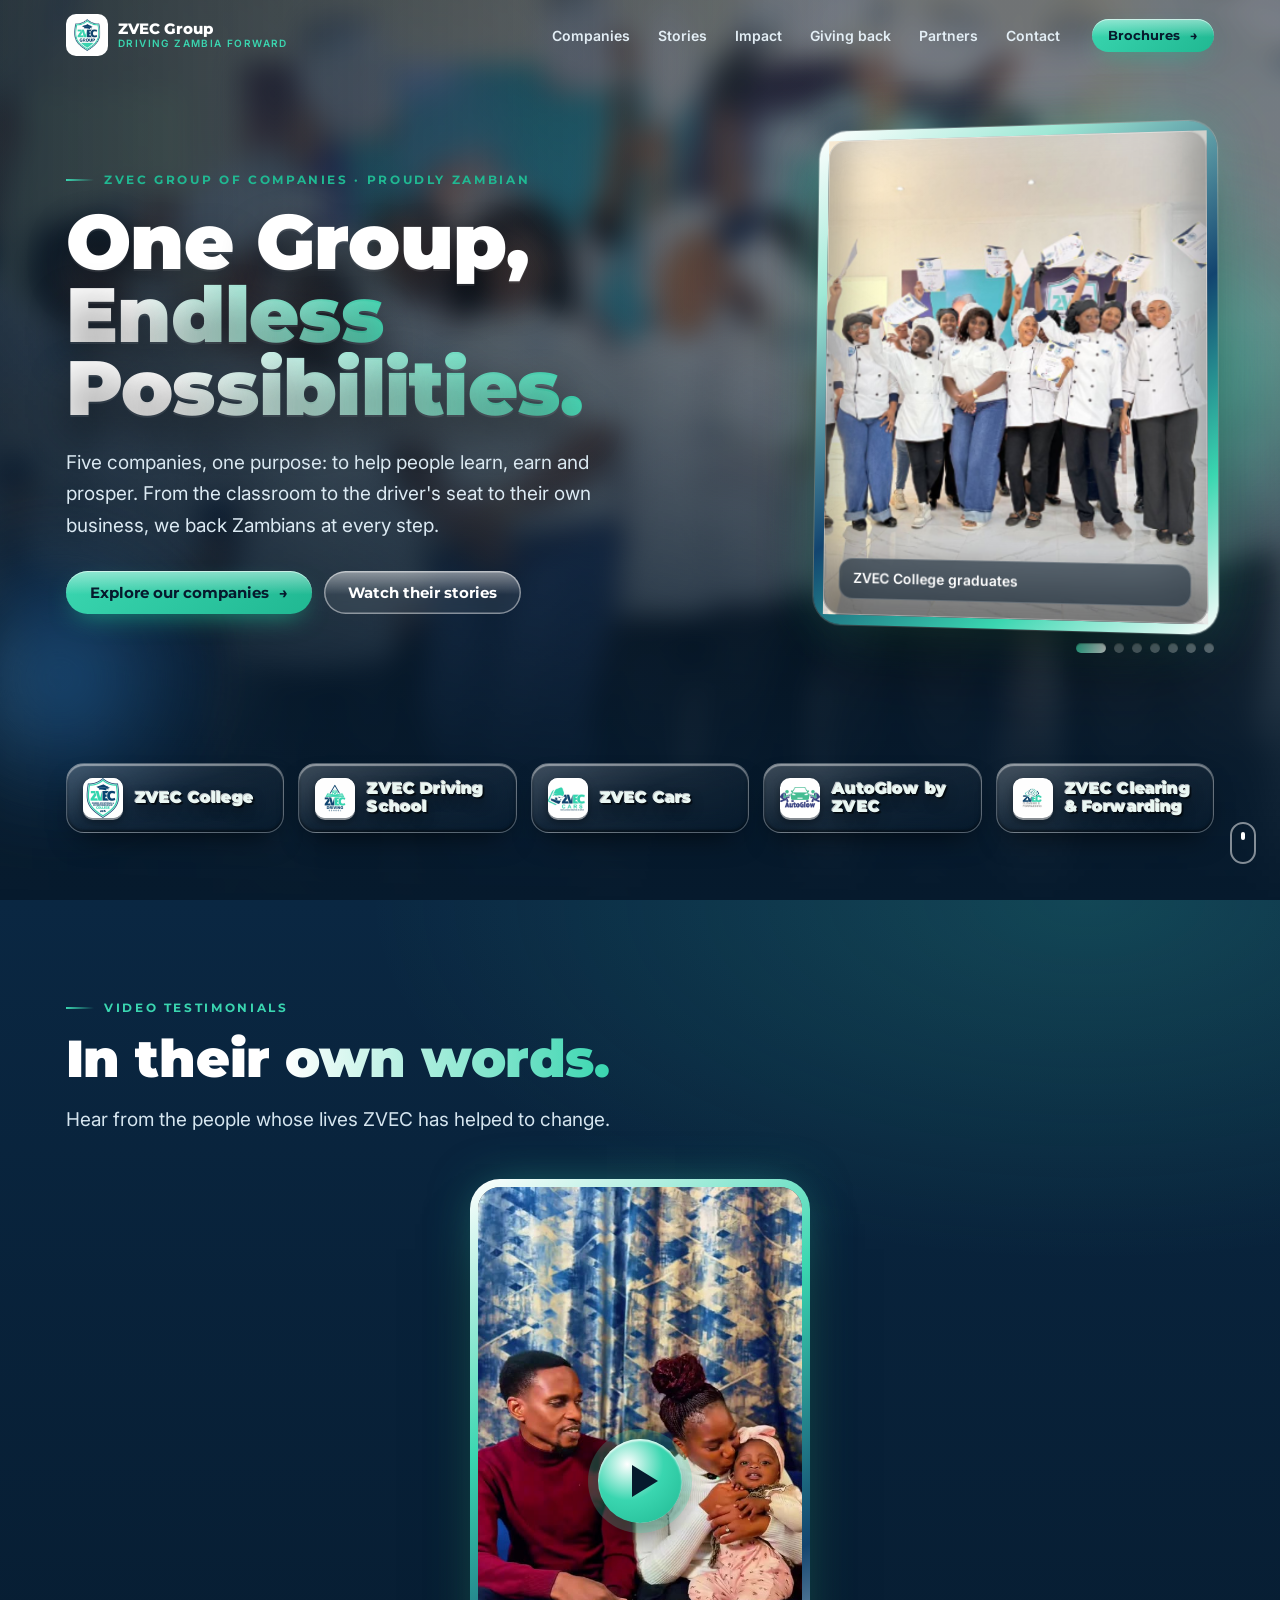
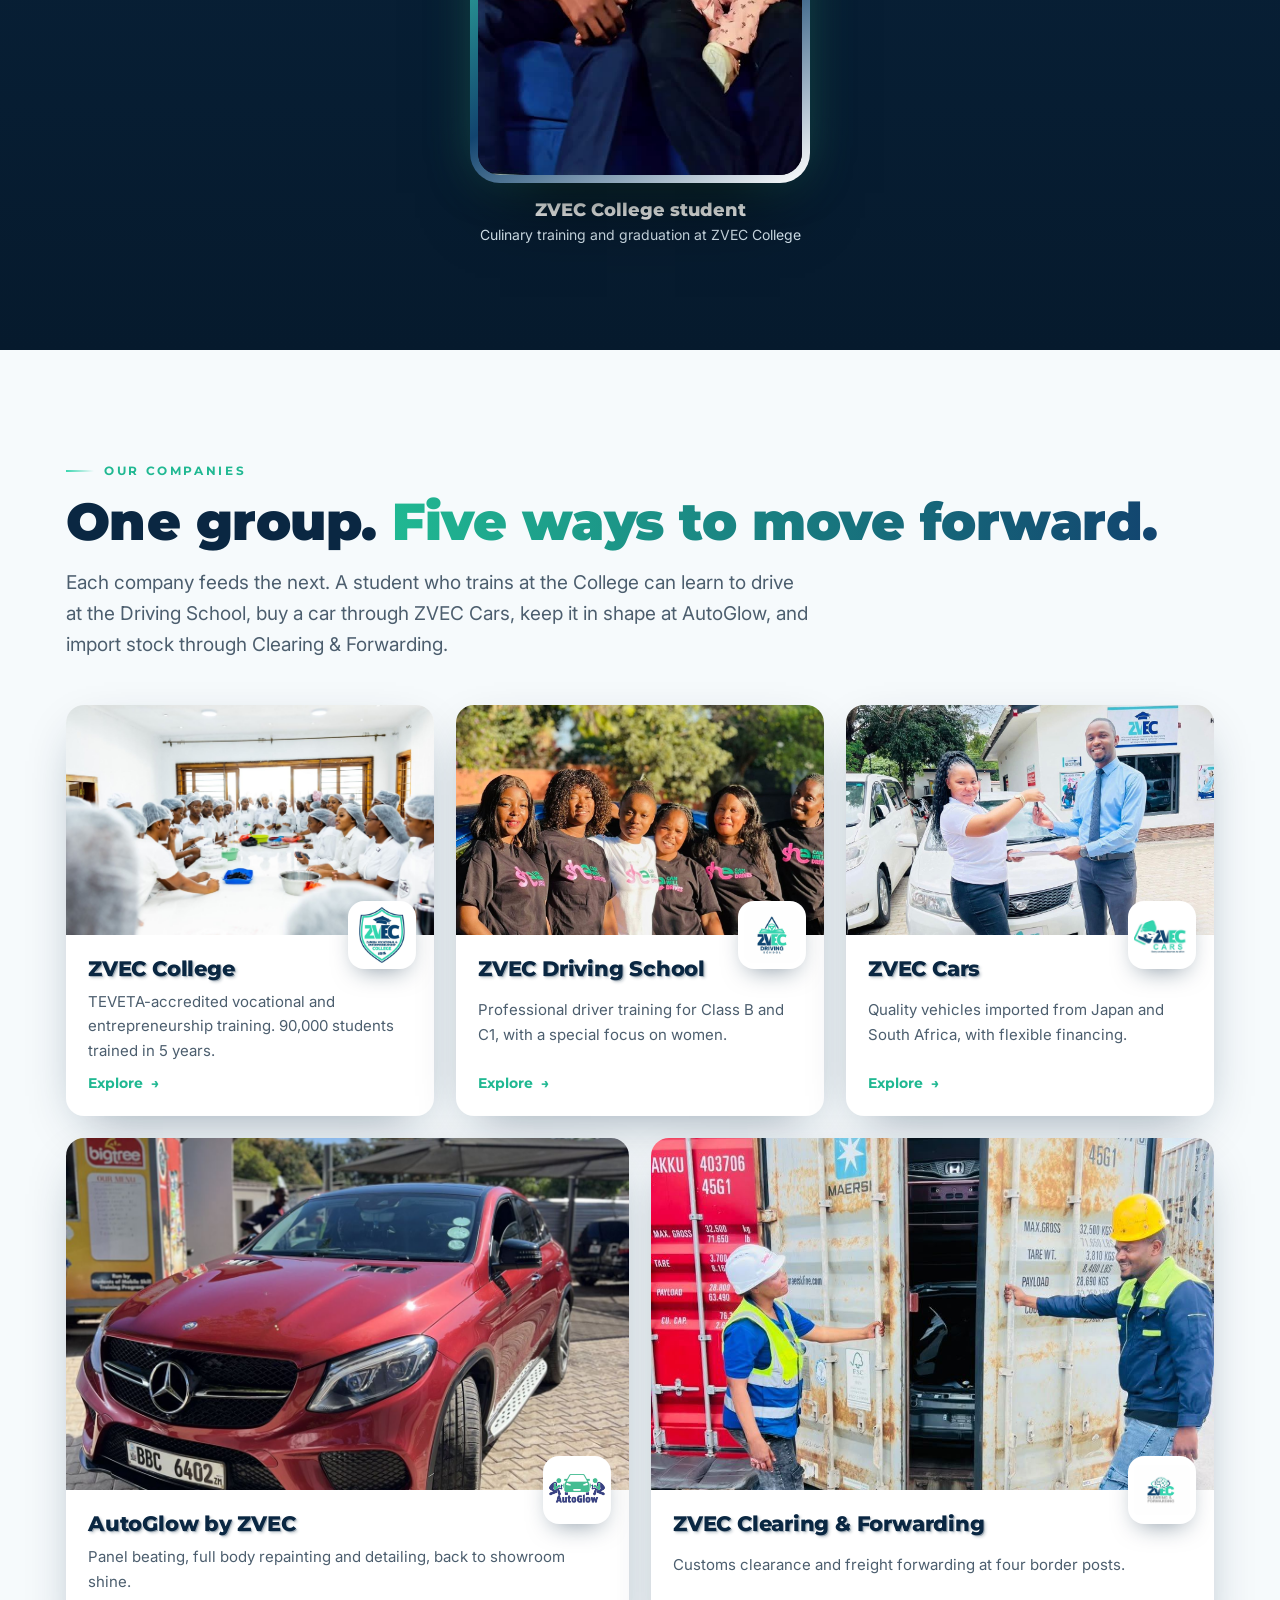
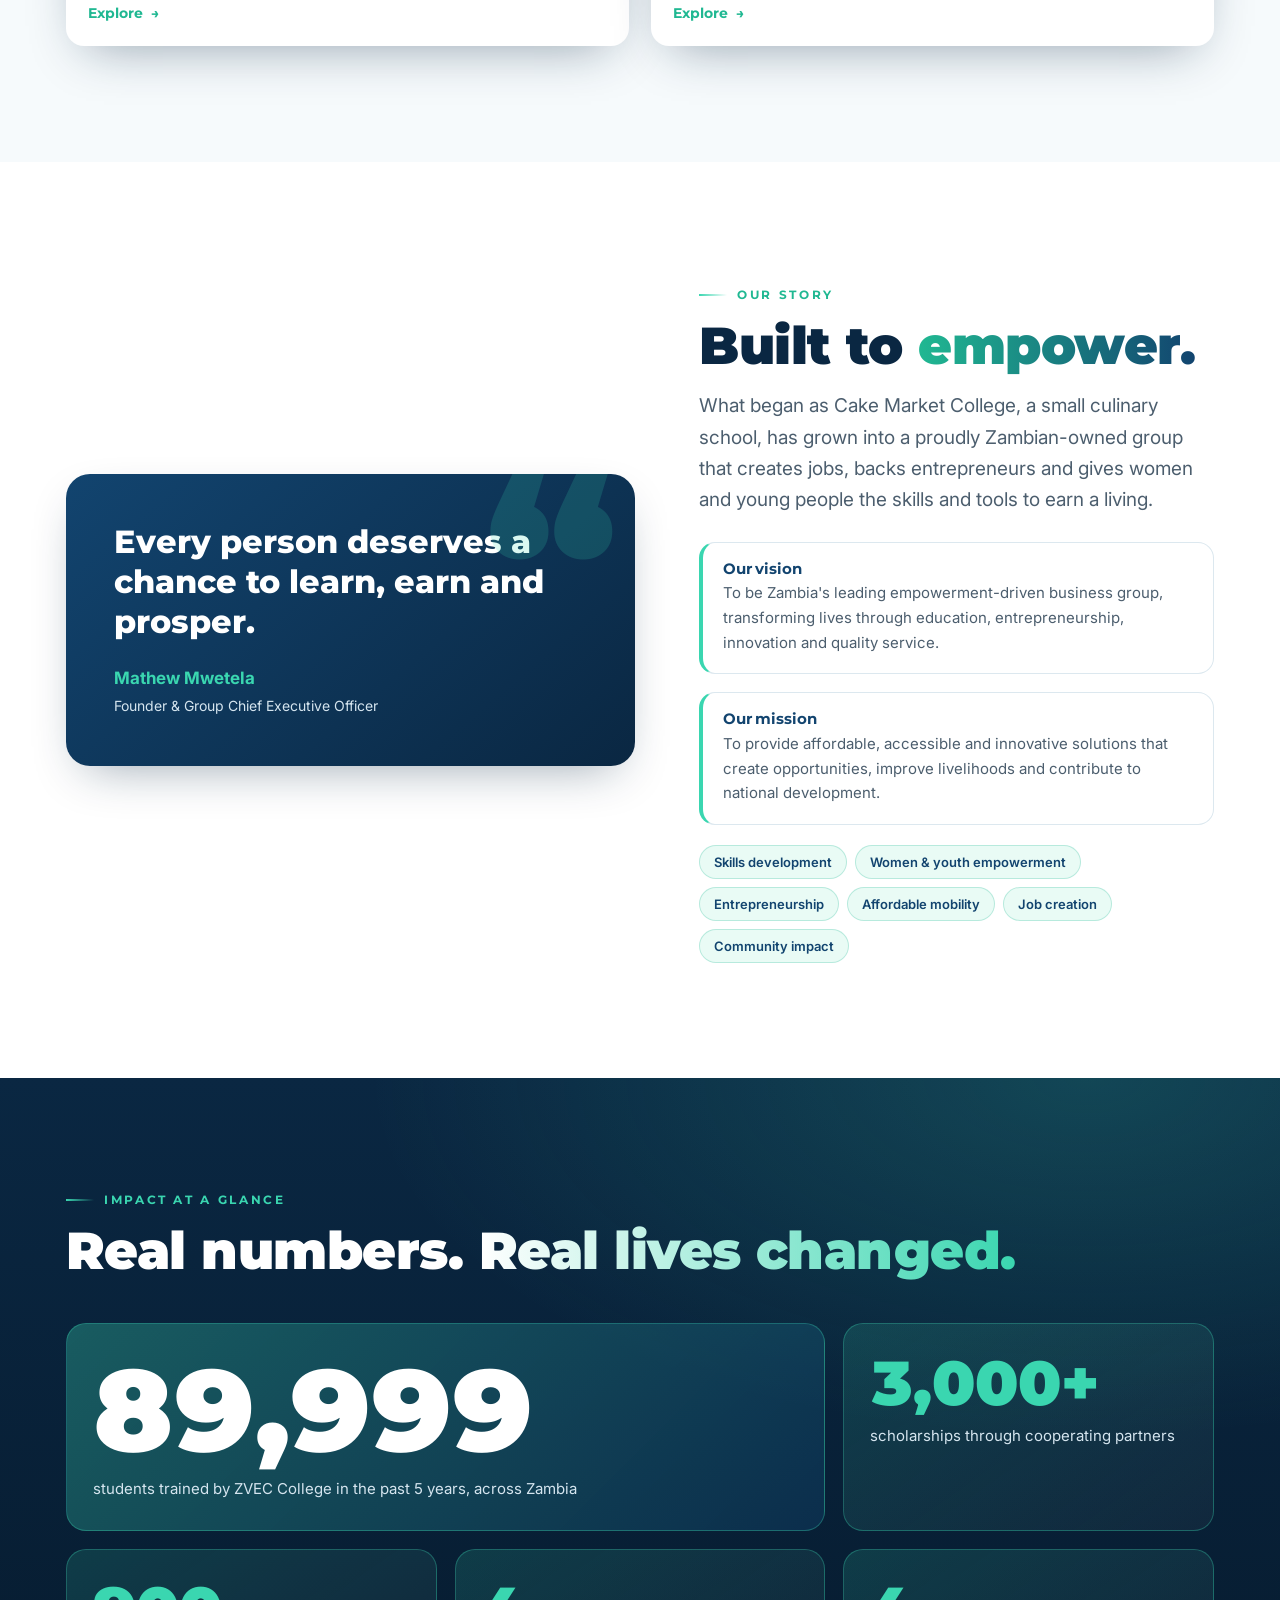
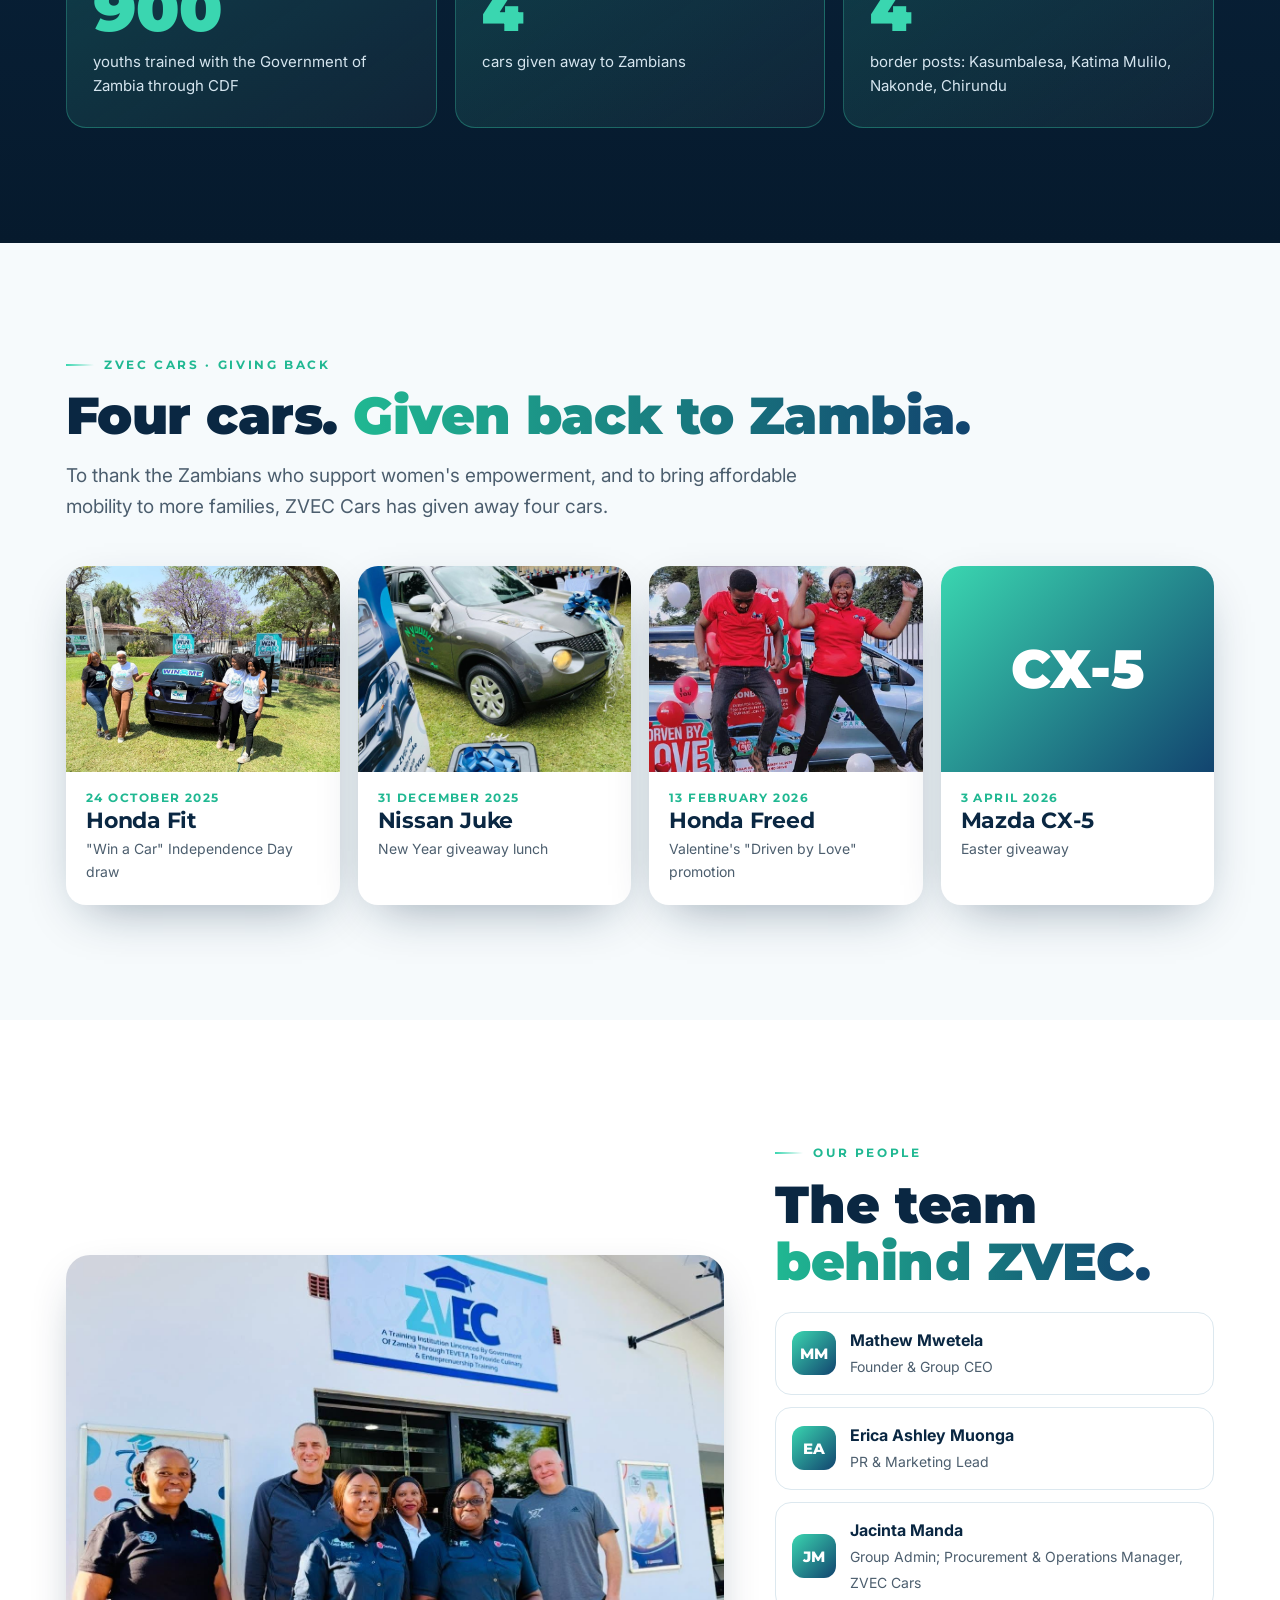
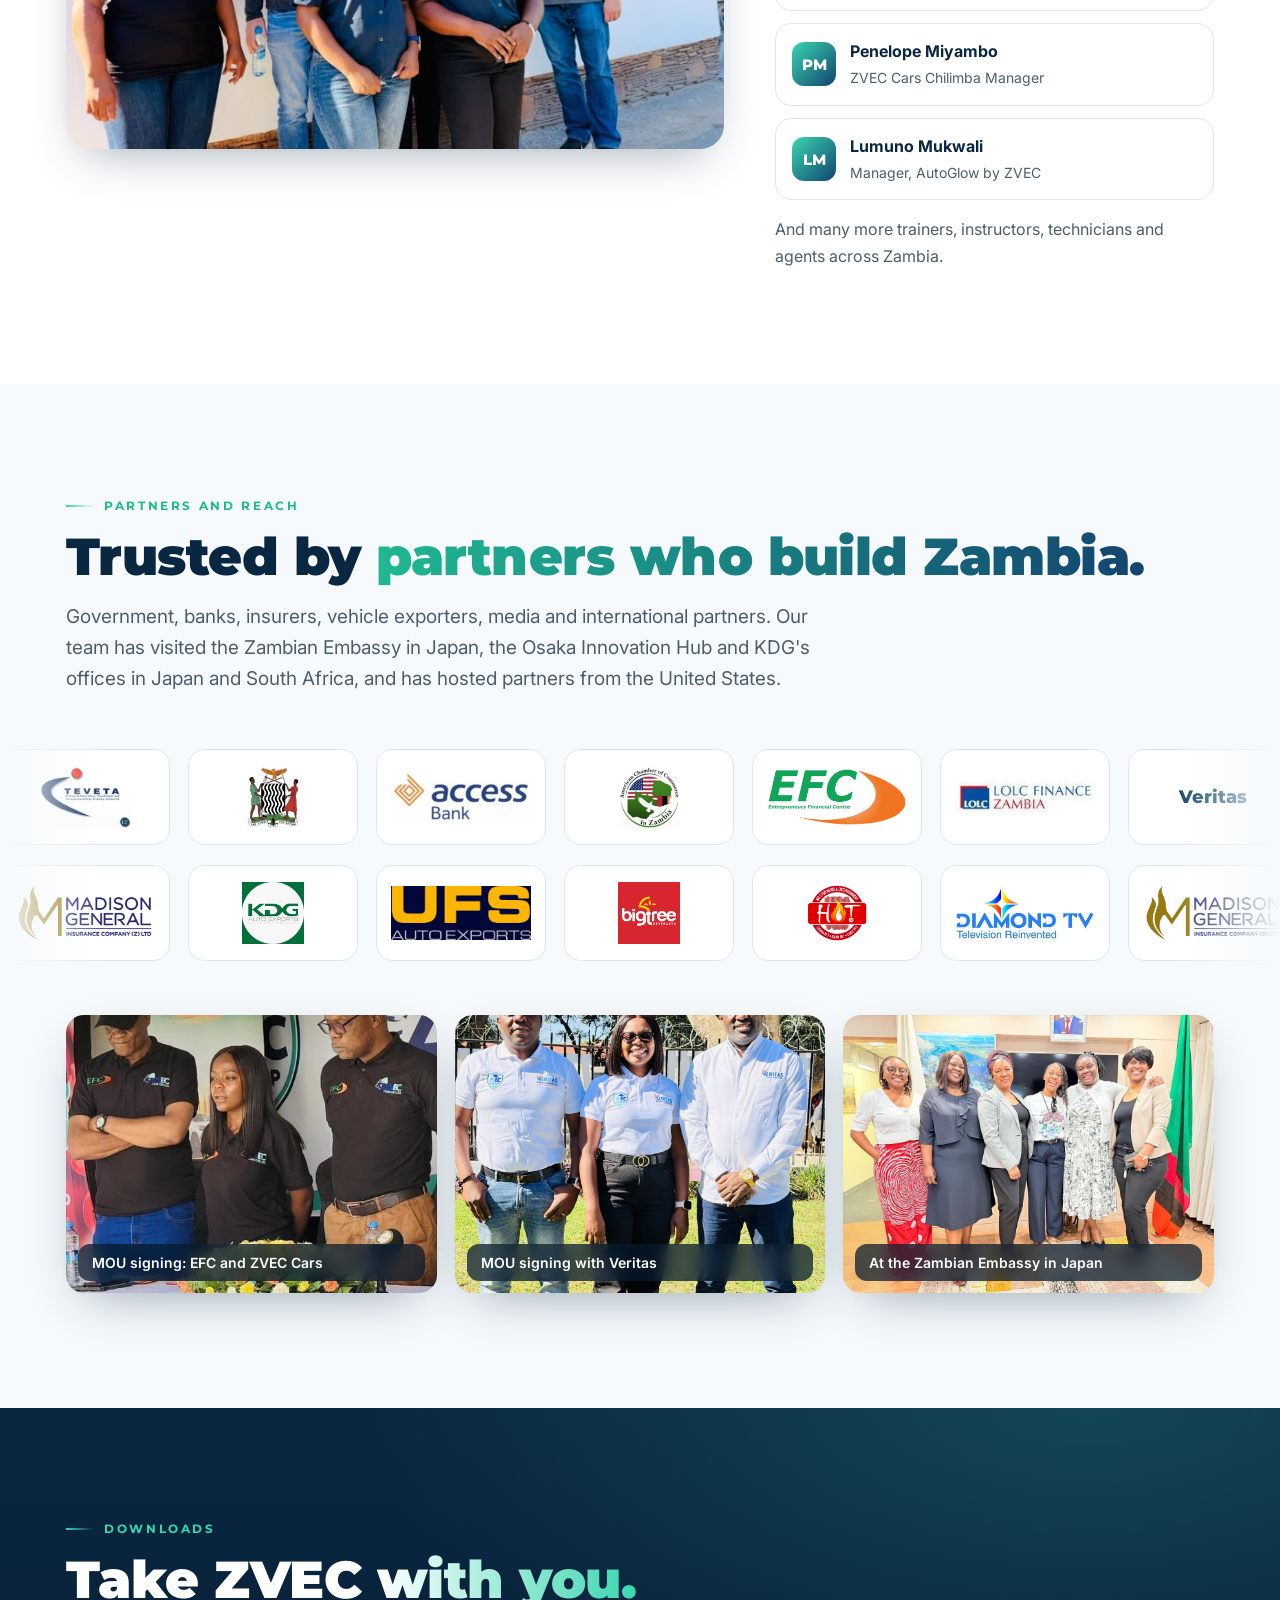
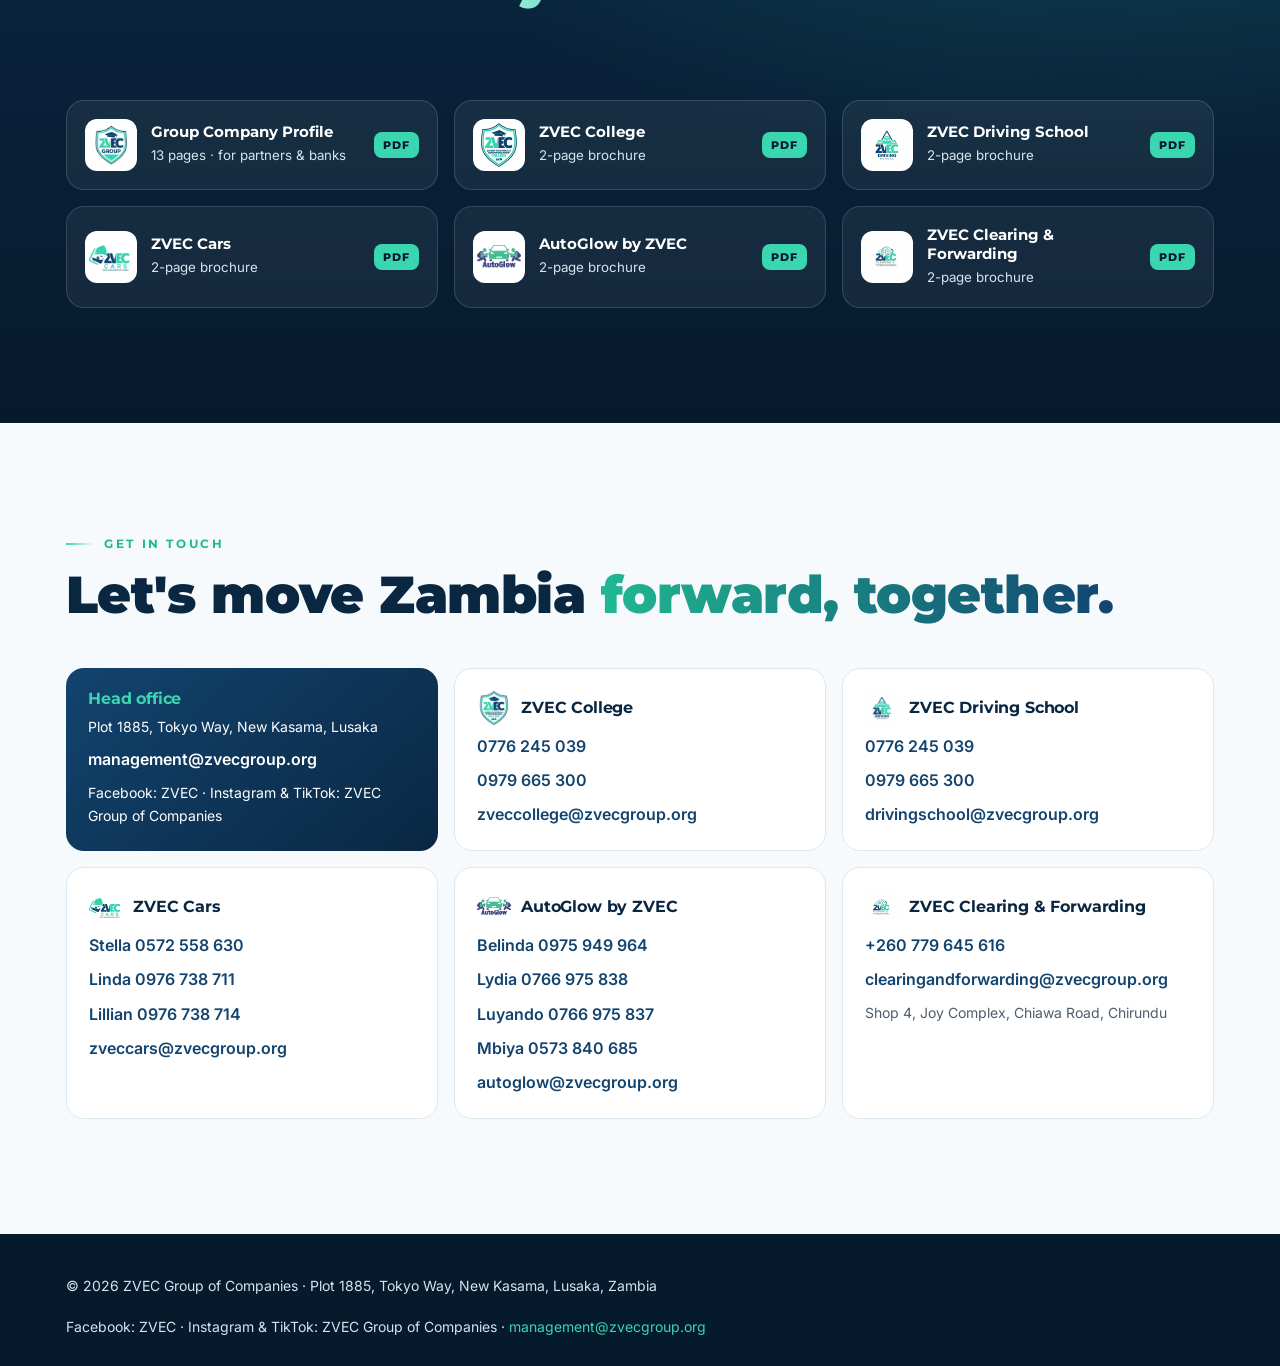
==== commit 52301df7: "Redesign landing page: embossed photo slideshow, animated tagline, embossed company names, video tes" ====
--- a/index.html
+++ b/index.html
@@ -13,27 +13,35 @@
 </head><body><div class="progress"></div>
 <header class="nav"><div class="wrap">
 <a class="brand" href="index.html"><img src="logos/zvec-group.jpg" alt="ZVEC Group logo"><span>ZVEC Group<small>Driving Zambia Forward</small></span></a>
-<nav class="links" aria-label="Main"><a href="#companies">Companies</a><a href="#impact">Impact</a><a href="#giving">Giving back</a><a href="#partners">Partners</a><a href="#contact">Contact</a></nav>
+<nav class="links" aria-label="Main"><a href="#companies">Companies</a><a href="#testimonials">Stories</a><a href="#impact">Impact</a><a href="#giving">Giving back</a><a href="#partners">Partners</a><a href="#contact">Contact</a></nav>
 <a class="btn sm" href="#downloads">Brochures <span class="arr" aria-hidden="true">&rarr;</span></a>
 <button class="menu-btn" aria-label="Menu" aria-expanded="false">&#9776;</button>
 </div></header>
 <main>
-<section class="hero"><div class="bg" style="background-image:url(img/p25.jpg)"></div><div class="veil"></div><div class="blob a"></div><div class="blob b"></div>
-<div class="wrap"><span class="kicker rv">Proudly Zambian &middot; Since Cake Market College</span>
-<h1 class="rv" style="--d:.1s">ZVEC Group<br><span class="grad">Driving Zambia Forward.</span></h1>
-<p class="lead rv" style="--d:.2s">Five companies, one purpose: to help people learn, earn and prosper. From the classroom to the driver's seat to their own business, we back Zambians at every step.</p>
-<div class="btns rv" style="--d:.3s"><a class="btn" href="#companies">Explore our companies <span class="arr" aria-hidden="true">&rarr;</span></a><a class="btn ghost" href="#contact">Get in touch</a></div>
-<div class="chips rv" style="--d:.4s"><a class="chip" href="zvec-college.html"><i></i>ZVEC College</a><a class="chip" href="zvec-driving-school.html"><i></i>ZVEC Driving School</a><a class="chip" href="zvec-cars.html"><i></i>ZVEC Cars</a><a class="chip" href="autoglow.html"><i></i>AutoGlow by ZVEC</a><a class="chip" href="zvec-clearing-forwarding.html"><i></i>ZVEC Clearing & Forwarding</a></div></div><div class="scroll-cue" aria-hidden="true"></div></section>
+<section class="hero home"><div class="slides" aria-hidden="true"><div class="s on" style="background-image:url(img/p25.jpg)"></div><div class="s" style="background-image:url(img/p47.jpg)"></div><div class="s" style="background-image:url(img/p137.jpg)"></div><div class="s" style="background-image:url(img/p62.jpg)"></div><div class="s" style="background-image:url(img/p15.jpg)"></div><div class="s" style="background-image:url(img/p57.jpg)"></div><div class="s" style="background-image:url(img/p122.jpg)"></div></div><div class="veil"></div><div class="blob a"></div><div class="blob b"></div>
+<div class="wrap hgrid"><div class="htext">
+<span class="kicker rv">ZVEC Group of Companies &middot; Proudly Zambian</span>
+<h1 class="tagline-anim" aria-label="One Group, Endless Possibilities."><span class="w" style="--i:0">One</span> <span class="w" style="--i:1">Group,</span><br><span class="grad"><span class="w" style="--i:2">Endless</span> <span class="w" style="--i:3">Possibilities.</span></span></h1>
+<p class="lead rv" style="--d:.9s">Five companies, one purpose: to help people learn, earn and prosper. From the classroom to the driver's seat to their own business, we back Zambians at every step.</p>
+<div class="btns rv" style="--d:1s"><a class="btn" href="#companies">Explore our companies <span class="arr" aria-hidden="true">&rarr;</span></a><a class="btn ghost" href="#testimonials">Watch their stories</a></div></div>
+<div class="showcase rv" style="--d:.4s"><div class="frame"><div class="s on" data-cap="ZVEC College graduates" style="background-image:url(img/p25.jpg);background-position:center 30%"></div><div class="s" data-cap="ZVEC College: hands-on culinary training" style="background-image:url(img/p47.jpg);background-position:center"></div><div class="s" data-cap="ZVEC Driving School: She Can, She Will, She Drives" style="background-image:url(img/p137.jpg);background-position:center 40%"></div><div class="s" data-cap="ZVEC Cars: quality vehicles, flexible financing" style="background-image:url(img/p62.jpg);background-position:center"></div><div class="s" data-cap="AutoGlow by ZVEC: back to showroom shine" style="background-image:url(img/p15.jpg);background-position:center 60%"></div><div class="s" data-cap="ZVEC Clearing &amp; Forwarding" style="background-image:url(img/p57.jpg);background-position:center"></div><div class="s" data-cap="The ZVEC team with partners from the United States" style="background-image:url(img/p122.jpg);background-position:center"></div><div class="gloss"></div><div class="cap" aria-live="polite"></div></div>
+<div class="dots" role="tablist" aria-label="Slideshow"><button role="tab" aria-label="Slide 1: ZVEC College graduates" class=on></button><button role="tab" aria-label="Slide 2: ZVEC College: hands-on culinary training"></button><button role="tab" aria-label="Slide 3: ZVEC Driving School: She Can, She Will, She Drives"></button><button role="tab" aria-label="Slide 4: ZVEC Cars: quality vehicles, flexible financing"></button><button role="tab" aria-label="Slide 5: AutoGlow by ZVEC: back to showroom shine"></button><button role="tab" aria-label="Slide 6: ZVEC Clearing &amp; Forwarding"></button><button role="tab" aria-label="Slide 7: The ZVEC team with partners from the United States"></button></div></div>
+<div class="plates"><a class="plate rv" style="--d:1.10s" href="zvec-college.html"><img src="logos/zvec-college.jpg" alt=""><span class="emb">ZVEC College</span></a><a class="plate rv" style="--d:1.18s" href="zvec-driving-school.html"><img src="logos/zvec-driving-school.jpg" alt=""><span class="emb">ZVEC Driving School</span></a><a class="plate rv" style="--d:1.26s" href="zvec-cars.html"><img src="logos/zvec-cars.jpg" alt=""><span class="emb">ZVEC Cars</span></a><a class="plate rv" style="--d:1.34s" href="autoglow.html"><img src="logos/autoglow.jpg" alt=""><span class="emb">AutoGlow by ZVEC</span></a><a class="plate rv" style="--d:1.42s" href="zvec-clearing-forwarding.html"><img src="logos/zvec-clearing-forwarding.jpg" alt=""><span class="emb">ZVEC Clearing & Forwarding</span></a></div></div><div class="scroll-cue" aria-hidden="true"></div></section>
+
+<section id="testimonials" class="on-deep testi"><div class="wrap">
+<div class="sec-head"><span class="kicker rv">Video testimonials</span><h2 class="h2 rv">In their <em>own words.</em></h2>
+<p class="lead rv">Hear from the people whose lives ZVEC has helped to change.</p></div>
+<div class="vids"><figure class="vid rv" style="--d:0.0s"><div class="vframe"><video playsinline preload="none" poster="video/testimonial-college-1.jpg"><source src="video/testimonial-college-1.mp4" type="video/mp4"></video><button class="play" aria-label="Play testimonial: ZVEC College student"></button></div><figcaption><b>ZVEC College student</b><span>Culinary training and graduation at ZVEC College</span></figcaption></figure></div></div></section>
 
 <section id="companies"><div class="wrap">
 <div class="sec-head"><span class="kicker rv">Our companies</span><h2 class="h2 rv">One group. <em>Five ways to move forward.</em></h2>
 <p class="lead rv">Each company feeds the next. A student who trains at the College can learn to drive at the Driving School, buy a car through ZVEC Cars, keep it in shape at AutoGlow, and import stock through Clearing &amp; Forwarding.</p></div>
 <div class="cards"><a class="card rv" style="--d:0.00s" href="zvec-college.html"><div class="ph" style="background-image:url(img/p47.jpg);background-position:center"></div><div class="glare"></div>
-<div class="body"><img class="logo" src="logos/zvec-college.jpg" alt=""><h3>ZVEC College</h3><p>TEVETA-accredited vocational and entrepreneurship training. 90,000 students trained in 5 years.</p><span class="go">Explore <span class="arr" aria-hidden="true">&rarr;</span></span></div></a><a class="card rv" style="--d:0.08s" href="zvec-driving-school.html"><div class="ph" style="background-image:url(img/p137.jpg);background-position:center 70%"></div><div class="glare"></div>
-<div class="body"><img class="logo" src="logos/zvec-driving-school.jpg" alt=""><h3>ZVEC Driving School</h3><p>Professional driver training for Class B and C1, with a special focus on women.</p><span class="go">Explore <span class="arr" aria-hidden="true">&rarr;</span></span></div></a><a class="card rv" style="--d:0.16s" href="zvec-cars.html"><div class="ph" style="background-image:url(img/p62.jpg);background-position:center 35%"></div><div class="glare"></div>
-<div class="body"><img class="logo" src="logos/zvec-cars.jpg" alt=""><h3>ZVEC Cars</h3><p>Quality vehicles imported from Japan and South Africa, with flexible financing.</p><span class="go">Explore <span class="arr" aria-hidden="true">&rarr;</span></span></div></a><a class="card rv" style="--d:0.24s" href="autoglow.html"><div class="ph" style="background-image:url(img/p15.jpg);background-position:center"></div><div class="glare"></div>
-<div class="body"><img class="logo" src="logos/autoglow.jpg" alt=""><h3>AutoGlow by ZVEC</h3><p>Panel beating, full body repainting and detailing, back to showroom shine.</p><span class="go">Explore <span class="arr" aria-hidden="true">&rarr;</span></span></div></a><a class="card rv" style="--d:0.32s" href="zvec-clearing-forwarding.html"><div class="ph" style="background-image:url(img/p57.jpg);background-position:center 35%"></div><div class="glare"></div>
-<div class="body"><img class="logo" src="logos/zvec-clearing-forwarding.jpg" alt=""><h3>ZVEC Clearing & Forwarding</h3><p>Customs clearance and freight forwarding at four border posts.</p><span class="go">Explore <span class="arr" aria-hidden="true">&rarr;</span></span></div></a></div></div></section>
+<div class="body"><img class="logo" src="logos/zvec-college.jpg" alt=""><h3 class="emb-dark">ZVEC College</h3><p>TEVETA-accredited vocational and entrepreneurship training. 90,000 students trained in 5 years.</p><span class="go">Explore <span class="arr" aria-hidden="true">&rarr;</span></span></div></a><a class="card rv" style="--d:0.08s" href="zvec-driving-school.html"><div class="ph" style="background-image:url(img/p137.jpg);background-position:center 70%"></div><div class="glare"></div>
+<div class="body"><img class="logo" src="logos/zvec-driving-school.jpg" alt=""><h3 class="emb-dark">ZVEC Driving School</h3><p>Professional driver training for Class B and C1, with a special focus on women.</p><span class="go">Explore <span class="arr" aria-hidden="true">&rarr;</span></span></div></a><a class="card rv" style="--d:0.16s" href="zvec-cars.html"><div class="ph" style="background-image:url(img/p62.jpg);background-position:center 35%"></div><div class="glare"></div>
+<div class="body"><img class="logo" src="logos/zvec-cars.jpg" alt=""><h3 class="emb-dark">ZVEC Cars</h3><p>Quality vehicles imported from Japan and South Africa, with flexible financing.</p><span class="go">Explore <span class="arr" aria-hidden="true">&rarr;</span></span></div></a><a class="card rv" style="--d:0.24s" href="autoglow.html"><div class="ph" style="background-image:url(img/p15.jpg);background-position:center"></div><div class="glare"></div>
+<div class="body"><img class="logo" src="logos/autoglow.jpg" alt=""><h3 class="emb-dark">AutoGlow by ZVEC</h3><p>Panel beating, full body repainting and detailing, back to showroom shine.</p><span class="go">Explore <span class="arr" aria-hidden="true">&rarr;</span></span></div></a><a class="card rv" style="--d:0.32s" href="zvec-clearing-forwarding.html"><div class="ph" style="background-image:url(img/p57.jpg);background-position:center 35%"></div><div class="glare"></div>
+<div class="body"><img class="logo" src="logos/zvec-clearing-forwarding.jpg" alt=""><h3 class="emb-dark">ZVEC Clearing & Forwarding</h3><p>Customs clearance and freight forwarding at four border posts.</p><span class="go">Explore <span class="arr" aria-hidden="true">&rarr;</span></span></div></a></div></div></section>
 
 <section style="background:#fff"><div class="wrap story">
 <div class="quote rv"><blockquote>Every person deserves a chance to learn, earn and prosper.</blockquote><div class="who"><b>Mathew Mwetela</b><span>Founder &amp; Group Chief Executive Officer</span></div></div>
--- a/style.css
+++ b/style.css
@@ -275,3 +275,76 @@
 .uhero .veil{background:linear-gradient(180deg,rgba(6,26,45,.45) 0%,rgba(6,26,45,.5) 35%,rgba(6,26,45,.94) 85%,var(--deeper) 100%),linear-gradient(90deg,rgba(6,26,45,.85),transparent 75%)}
 @media (max-width:560px){.hero .kicker{font-size:10.5px;letter-spacing:.16em}.hero{padding-block:120px 56px}}
 @media (max-width:860px){.why{grid-template-columns:1fr}}
+
+/* ===== landing redesign: embossed slideshow hero ===== */
+.hero.home{align-items:center;padding-block:104px 48px}
+.hero .slides,.showcase .frame{isolation:isolate}
+.hero .slides{position:absolute;inset:-30px;filter:blur(14px) saturate(1.15) brightness(.75)}
+.hero .slides .s,.showcase .s{position:absolute;inset:0;background-size:cover;background-position:center;opacity:0;transition:opacity 1.4s ease}
+.hero .slides .s.on,.showcase .s.on{opacity:1;animation:kb 9s ease-out both}
+.hgrid{display:grid;grid-template-columns:1.1fr .9fr;gap:clamp(28px,5vw,64px);align-items:center}
+.hgrid .plates{grid-column:1/-1}
+.htext{min-width:0}
+.tagline-anim{font-size:clamp(40px,6vw,84px)!important;margin:18px 0 22px!important;text-shadow:0 2px 0 rgba(255,255,255,.08),0 18px 40px rgba(0,0,0,.45)}
+.tagline-anim .w{display:inline-block;opacity:0;transform:translateY(.6em) rotateX(-70deg);transform-origin:50% 100%;animation:wordin .9s cubic-bezier(.2,.8,.2,1) forwards;animation-delay:calc(.25s + var(--i)*.18s)}
+.tagline-anim .grad .w{background:inherit;-webkit-background-clip:text;background-clip:text;color:transparent;background-size:200% 100%;background-image:linear-gradient(90deg,#fff 10%,var(--teal) 50%,#fff 90%);animation:wordin .9s cubic-bezier(.2,.8,.2,1) forwards,sheen 5s linear 1.4s infinite;animation-delay:calc(.25s + var(--i)*.18s),1.4s}
+.tagline-anim .grad{background:none;animation:none}
+@keyframes wordin{to{opacity:1;transform:none}}
+
+/* embossed photo frame */
+.showcase{position:relative;min-width:0;perspective:1200px}
+.showcase .frame{position:relative;aspect-ratio:4/5;max-height:56svh;margin-left:auto;border-radius:28px;overflow:hidden;
+  border:10px solid transparent;
+  background:linear-gradient(var(--deeper),var(--deeper)) padding-box,linear-gradient(145deg,#ffffff,#9fe9d6 22%,#12446F 55%,#3AD6B0 80%,#ffffff) border-box;
+  box-shadow:0 40px 80px -30px rgba(0,0,0,.8),0 0 0 1px rgba(255,255,255,.25),inset 0 2px 1px rgba(255,255,255,.6),inset 0 -3px 6px rgba(0,0,0,.5),0 0 60px -10px rgba(58,214,176,.45);
+  transform:rotateY(-8deg) rotateX(3deg);transition:transform .6s cubic-bezier(.2,.8,.2,1)}
+.showcase:hover .frame{transform:rotateY(0) rotateX(0)}
+.showcase .frame::after{content:"";position:absolute;inset:0;border-radius:18px;z-index:3;pointer-events:none;box-shadow:inset 0 0 0 1px rgba(255,255,255,.35),inset 0 10px 24px rgba(255,255,255,.18),inset 0 -40px 60px rgba(0,0,0,.55)}
+.showcase .gloss{position:absolute;inset:0;z-index:2;pointer-events:none;background:linear-gradient(125deg,rgba(255,255,255,.38) 0%,rgba(255,255,255,.08) 28%,transparent 42%)}
+.showcase .gloss::after{content:"";position:absolute;top:-20%;left:-70%;width:40%;height:140%;background:linear-gradient(90deg,transparent,rgba(255,255,255,.45),transparent);transform:rotate(18deg);animation:sweep 7s ease-in-out infinite}
+@keyframes sweep{0%,60%{left:-70%}90%,100%{left:140%}}
+.showcase .cap{position:absolute;left:16px;right:16px;bottom:16px;z-index:4;padding:10px 14px;border-radius:14px;background:rgba(6,26,45,.55);backdrop-filter:blur(10px);border:1px solid rgba(255,255,255,.2);font:600 14px/1.35 Inter,sans-serif;color:#fff;transition:opacity .5s}
+.showcase .cap:empty{opacity:0}
+.dots{display:flex;gap:8px;justify-content:flex-end;margin-top:16px}
+.dots button{width:10px;height:10px;padding:0;border-radius:99px;border:0;cursor:pointer;background:rgba(255,255,255,.35);box-shadow:inset 0 1px 1px rgba(0,0,0,.4);transition:width .35s,background .35s}
+.dots button.on{width:30px;background:linear-gradient(90deg,var(--teal),#fff)}
+
+/* embossed company name plates */
+.plates{display:grid;grid-template-columns:repeat(5,1fr);gap:14px;margin-top:clamp(28px,4vw,46px)}
+.plate{position:relative;display:flex;align-items:center;gap:12px;padding:14px 16px;border-radius:18px;text-decoration:none;min-width:0;overflow:hidden;
+  background:linear-gradient(160deg,rgba(255,255,255,.22),rgba(255,255,255,.05) 45%,rgba(6,26,45,.35));
+  border:1px solid rgba(255,255,255,.28);backdrop-filter:blur(12px);
+  box-shadow:inset 0 2px 1px rgba(255,255,255,.45),inset 0 -2px 3px rgba(0,0,0,.45),0 14px 30px -14px rgba(0,0,0,.7);transition:transform .3s cubic-bezier(.2,.8,.2,1),box-shadow .3s,border-color .3s}
+.plate:hover{transform:translateY(-5px);border-color:var(--teal);box-shadow:inset 0 2px 1px rgba(255,255,255,.55),inset 0 -2px 3px rgba(0,0,0,.45),0 22px 40px -14px rgba(58,214,176,.55)}
+.plate::after{content:"";position:absolute;top:0;left:-80%;width:50%;height:100%;background:linear-gradient(90deg,transparent,rgba(255,255,255,.3),transparent);transform:skewX(-20deg);transition:left .7s}
+.plate:hover::after{left:130%}
+.plate img{width:40px;height:40px;flex:none;border-radius:10px;object-fit:contain;background:#fff;box-shadow:0 2px 0 rgba(255,255,255,.5),0 4px 10px rgba(0,0,0,.4)}
+.emb{font:900 clamp(14px,1.25vw,17px)/1.15 Montserrat,sans-serif;letter-spacing:.01em;color:#EAF7F3;
+  text-shadow:-1px -1px 0 rgba(255,255,255,.75),1px 1px 0 rgba(0,0,0,.55),2px 2px 0 rgba(0,0,0,.35),0 6px 14px rgba(0,0,0,.45)}
+.emb-dark{color:var(--deep)!important;text-shadow:-1px -1px 0 #fff,1px 1px 0 rgba(10,39,66,.25),2px 2px 3px rgba(10,39,66,.22)}
+@media (max-width:980px){.plates{grid-template-columns:repeat(3,1fr)}}
+@media (max-width:860px){.hgrid{grid-template-columns:1fr}.showcase .frame{margin:0 auto;max-height:none;aspect-ratio:4/3;transform:none}.dots{justify-content:center}}
+@media (max-width:560px){.plates{grid-template-columns:1fr 1fr}.plate:last-child{grid-column:1/-1}.plate{padding:12px}.plate img{width:34px;height:34px}}
+
+/* video testimonials */
+.testi{padding-block:clamp(64px,8vw,110px)}
+.vids{display:flex;flex-wrap:wrap;justify-content:center;gap:28px}
+.vid{margin:0;width:min(340px,100%)}
+.vframe{position:relative;aspect-ratio:9/16;border-radius:30px;overflow:hidden;border:8px solid transparent;
+  background:linear-gradient(#000,#000) padding-box,linear-gradient(150deg,#fff,#3AD6B0 35%,#12446F 70%,#fff) border-box;
+  box-shadow:0 40px 70px -30px rgba(0,0,0,.85),0 0 50px -12px rgba(58,214,176,.5),inset 0 2px 1px rgba(255,255,255,.5)}
+.vframe video{width:100%;height:100%;object-fit:cover;display:block;background:#000}
+.vframe .play{position:absolute;inset:0;margin:auto;width:84px;height:84px;border-radius:50%;border:0;cursor:pointer;
+  background:radial-gradient(circle at 35% 30%,#fff,var(--teal) 45%,var(--teal2));box-shadow:0 0 0 10px rgba(58,214,176,.25),0 16px 30px rgba(0,0,0,.5),inset 0 2px 2px rgba(255,255,255,.8);animation:pulse 2s infinite;transition:transform .25s}
+.vframe .play:hover{transform:scale(1.08)}
+.vframe .play::before{content:"";position:absolute;left:34px;top:26px;border-style:solid;border-width:16px 0 16px 26px;border-color:transparent transparent transparent var(--deeper)}
+.vframe.playing .play{display:none}
+.vid figcaption{margin-top:16px;text-align:center}
+.vid figcaption b{display:block;font:800 18px Montserrat,sans-serif;color:#fff}
+.vid figcaption span{color:var(--on-deep);font-size:14px}
+@media (prefers-reduced-motion:reduce){
+  .tagline-anim .w{opacity:1;transform:none;animation:none!important}
+  .hero .slides .s.on,.showcase .s.on{animation:none}
+  .showcase .frame{transform:none}
+  .showcase .gloss::after{animation:none}
+}
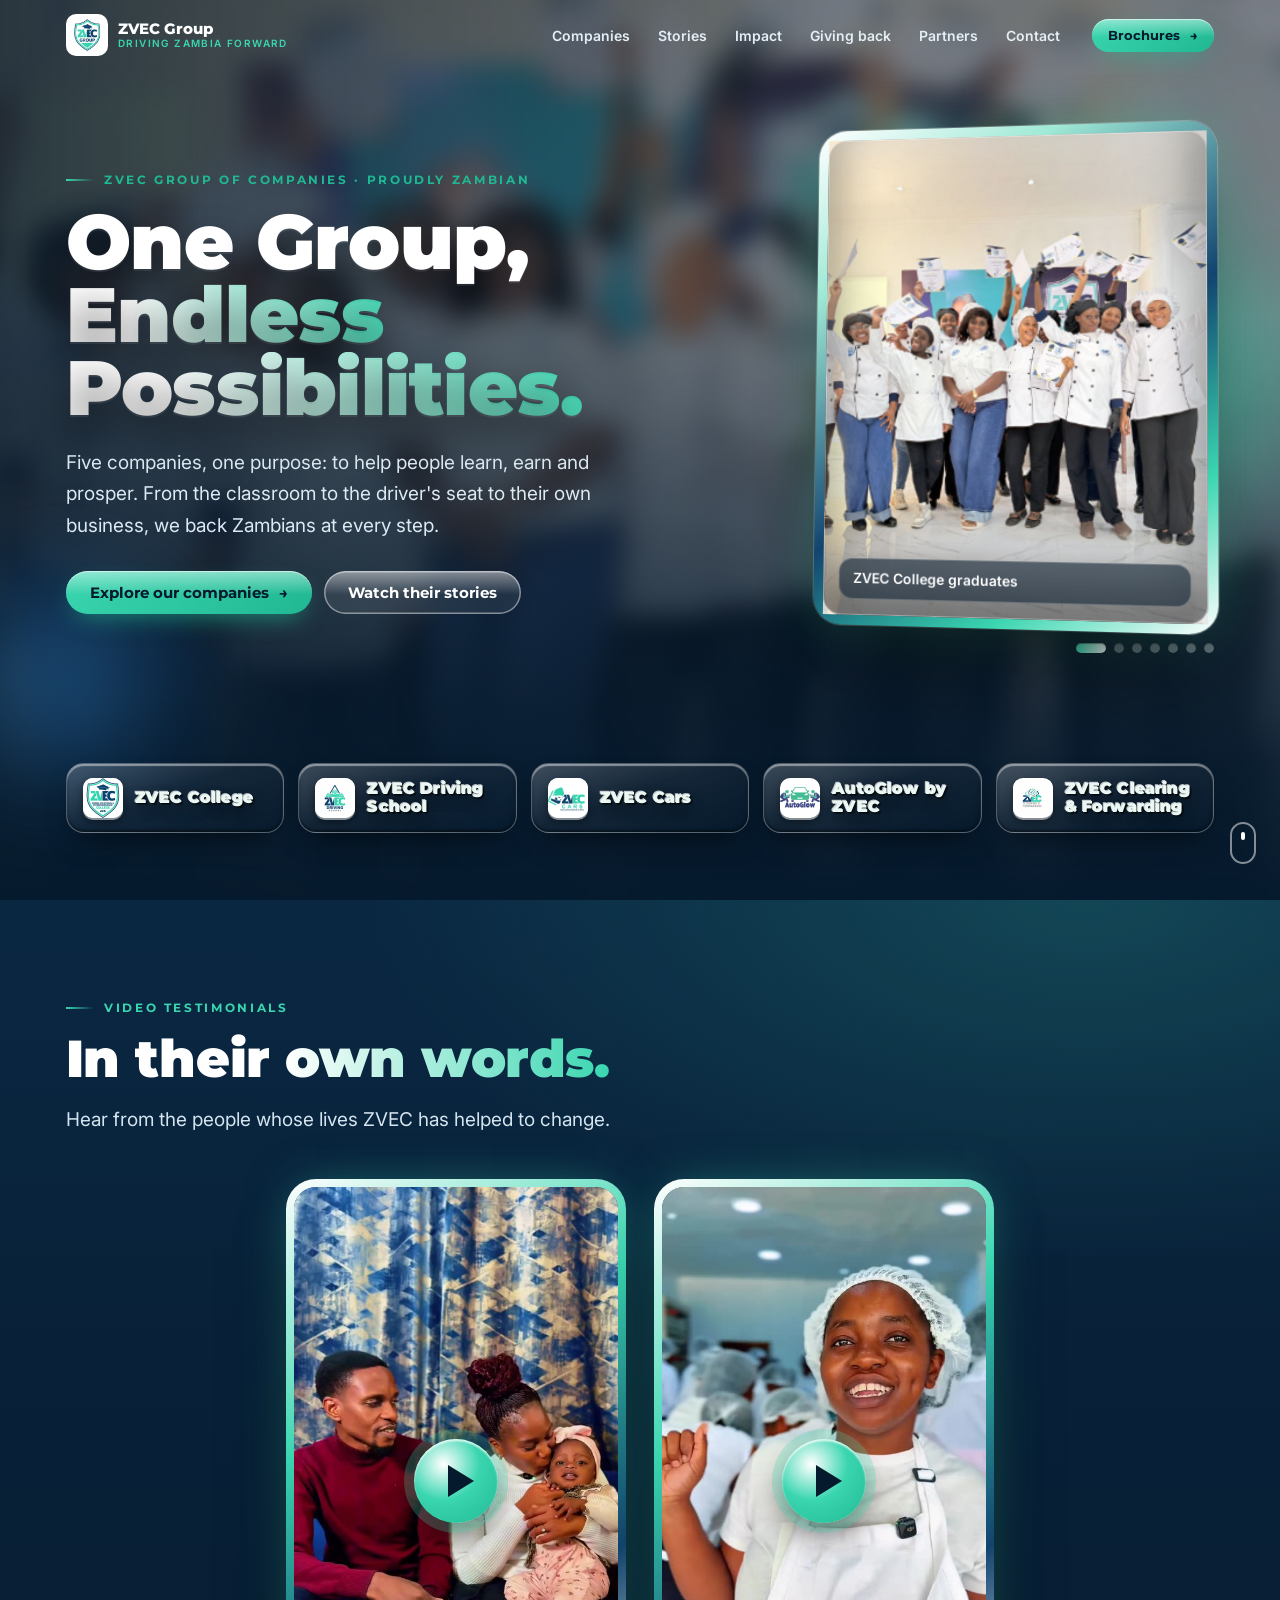
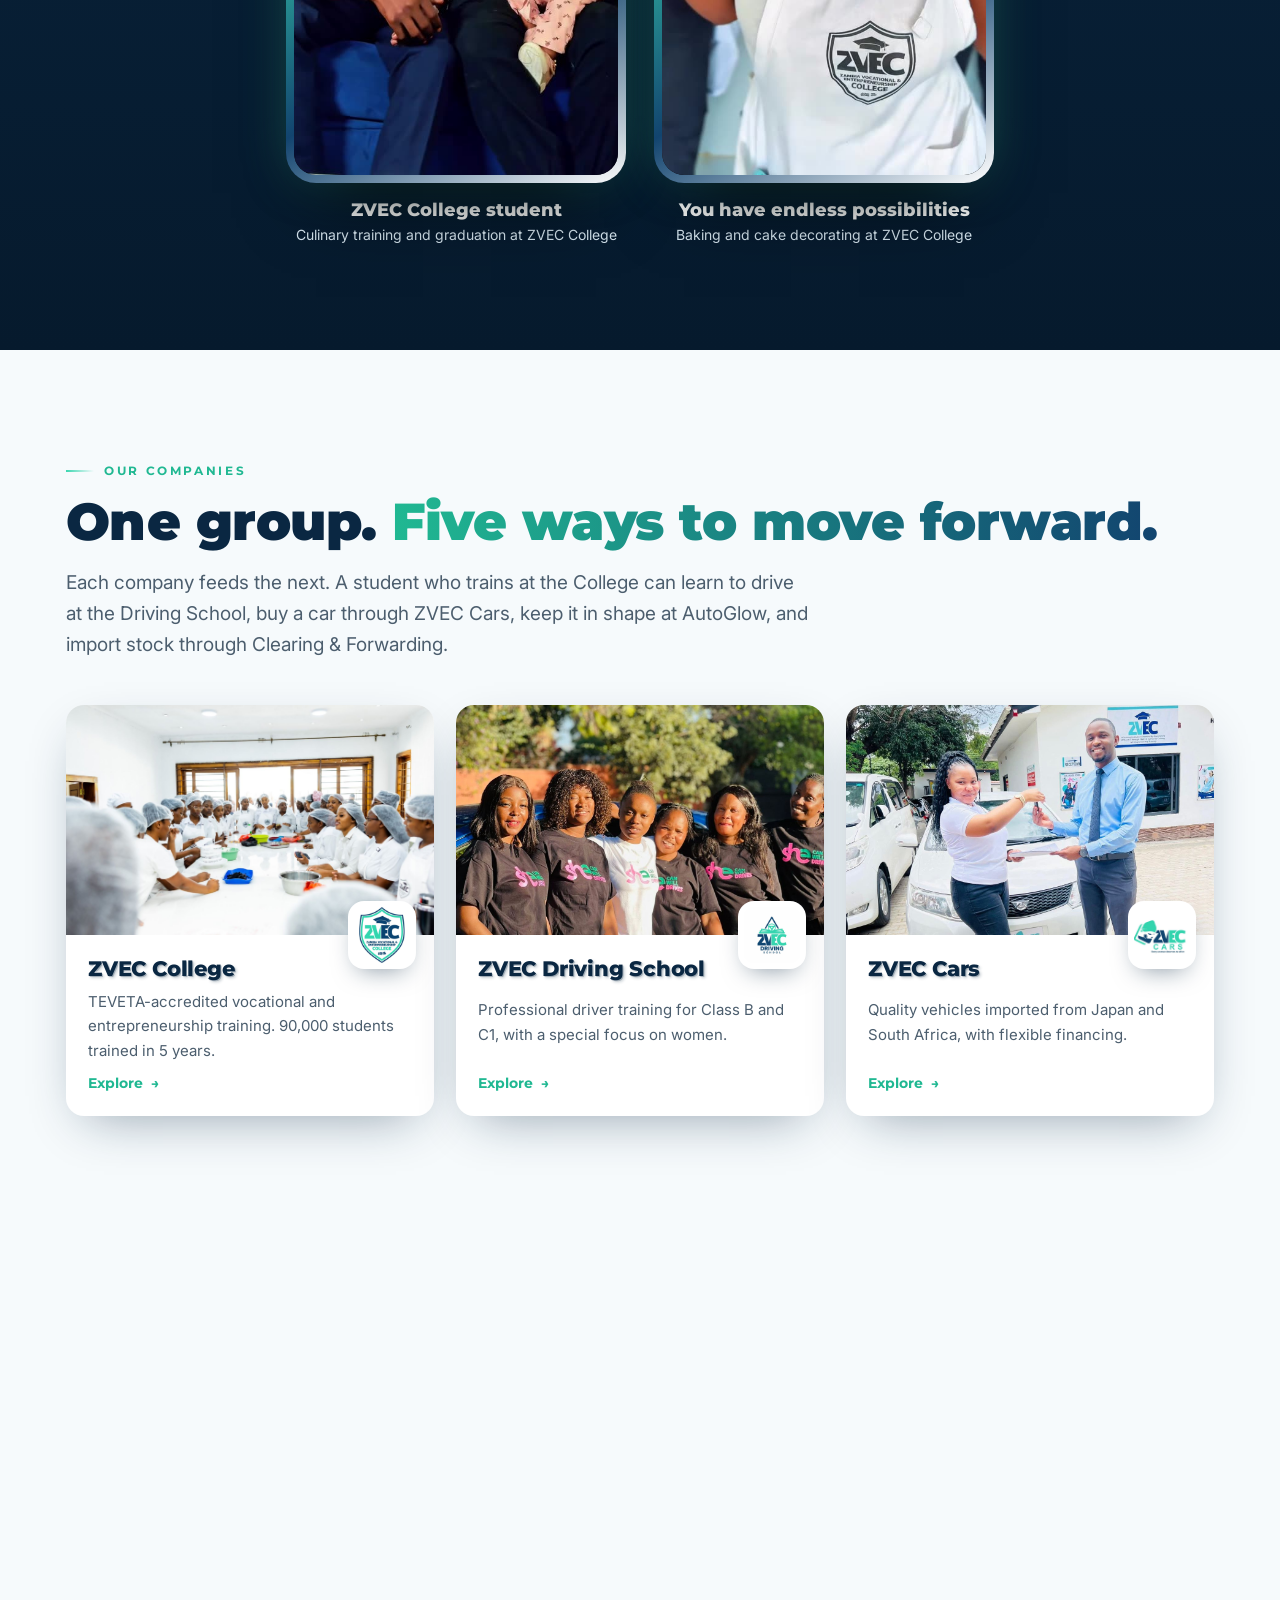
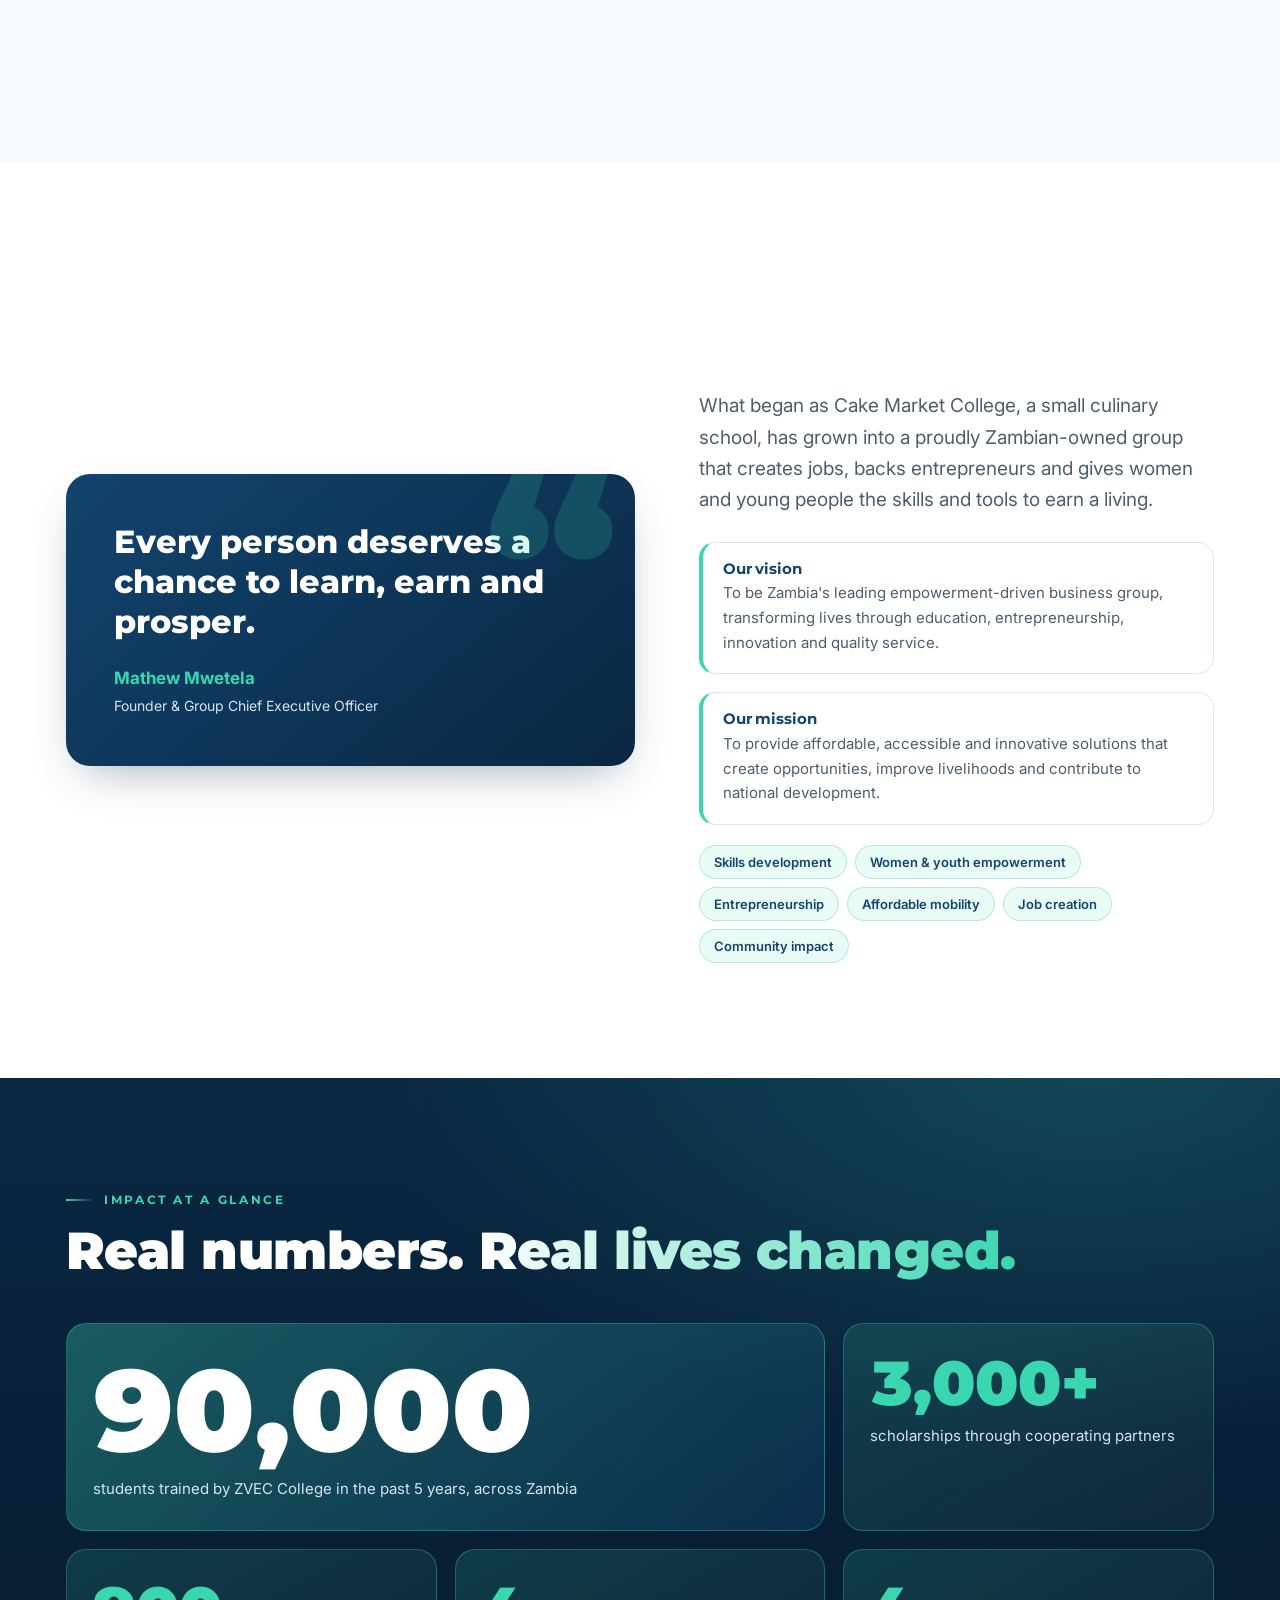
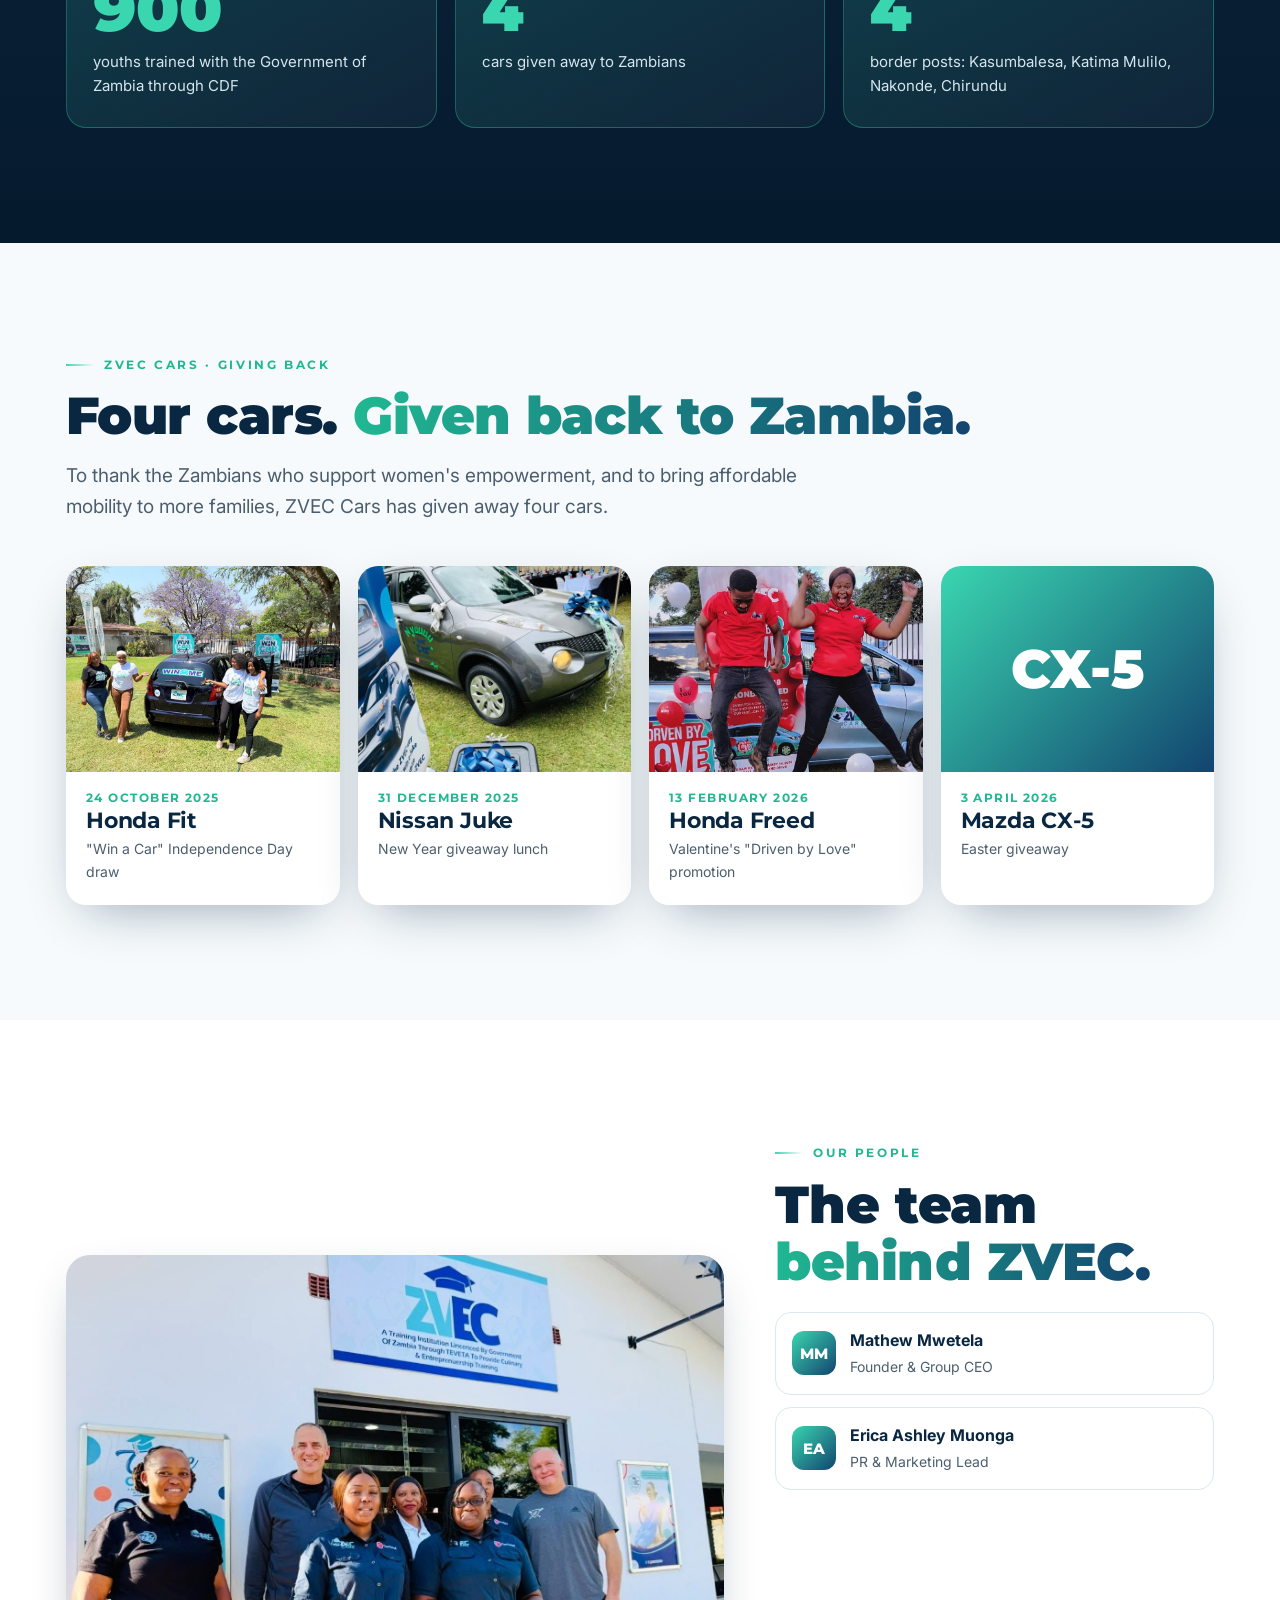
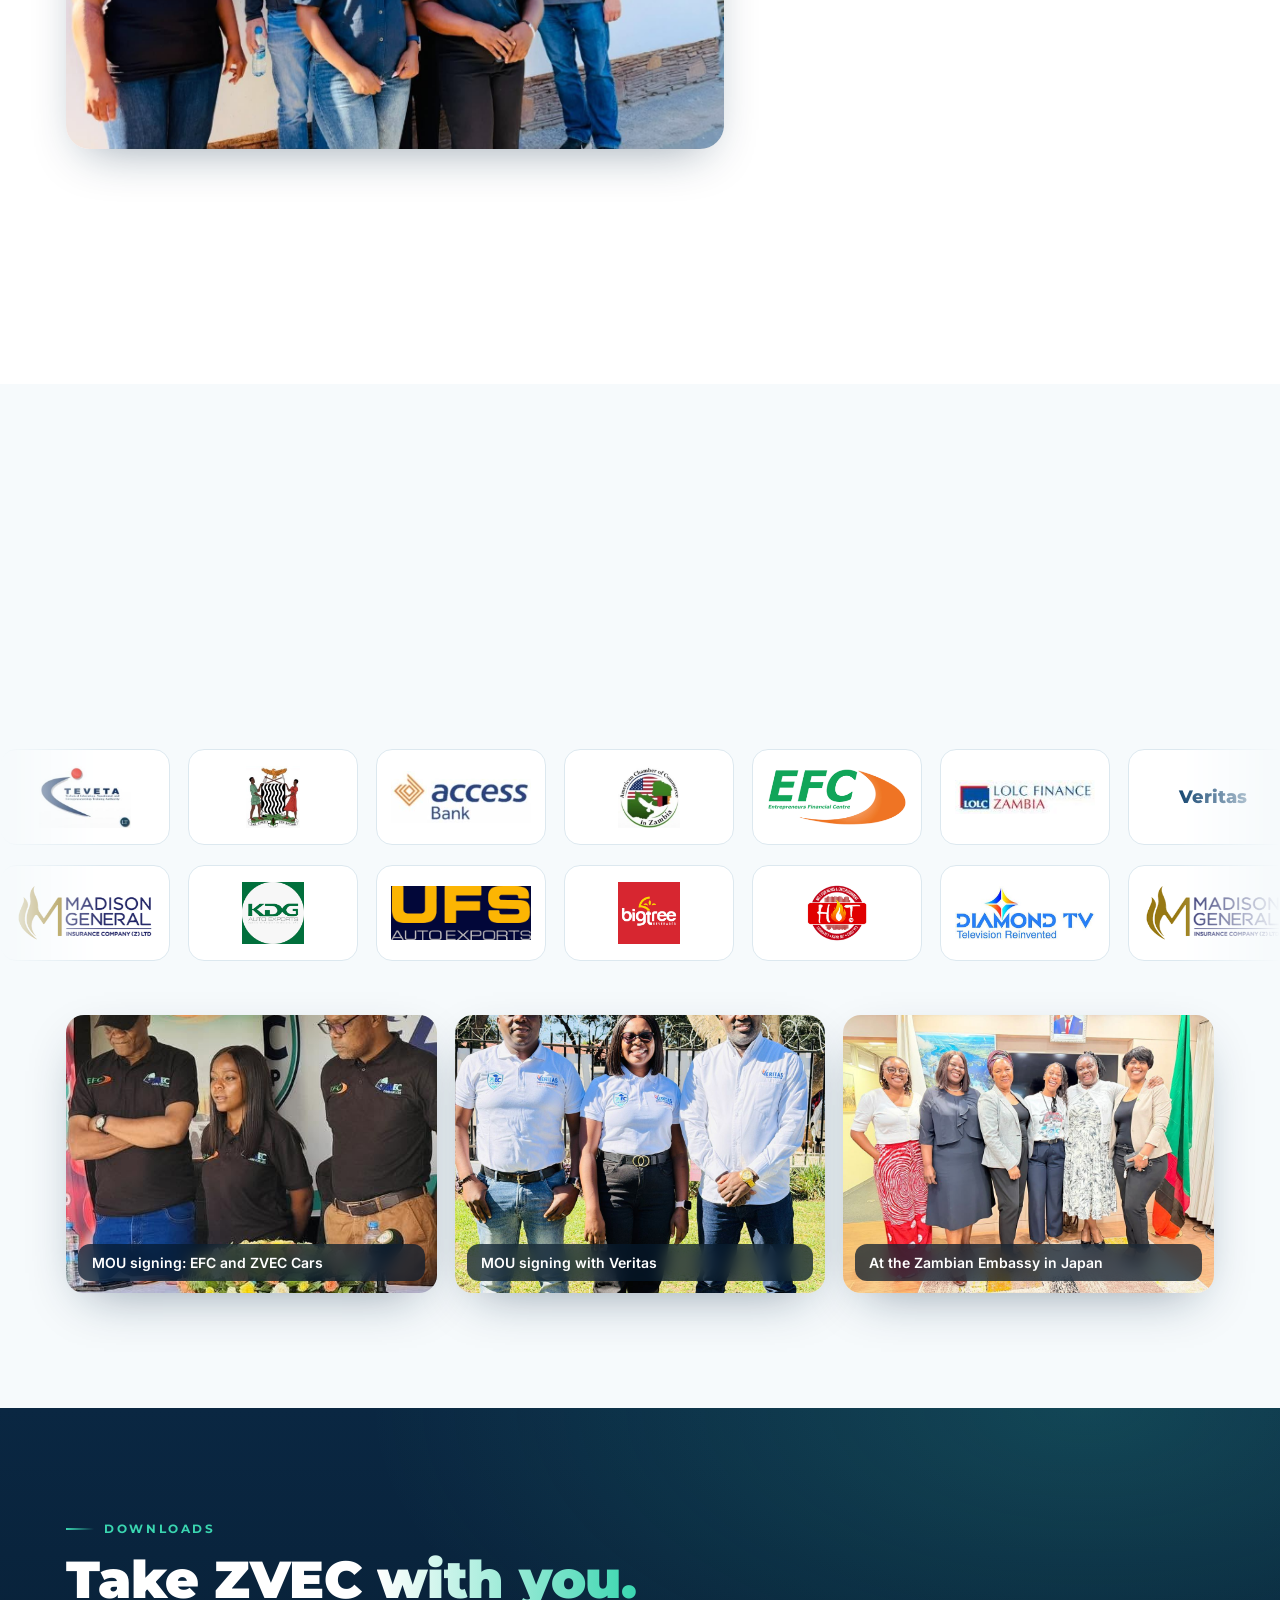
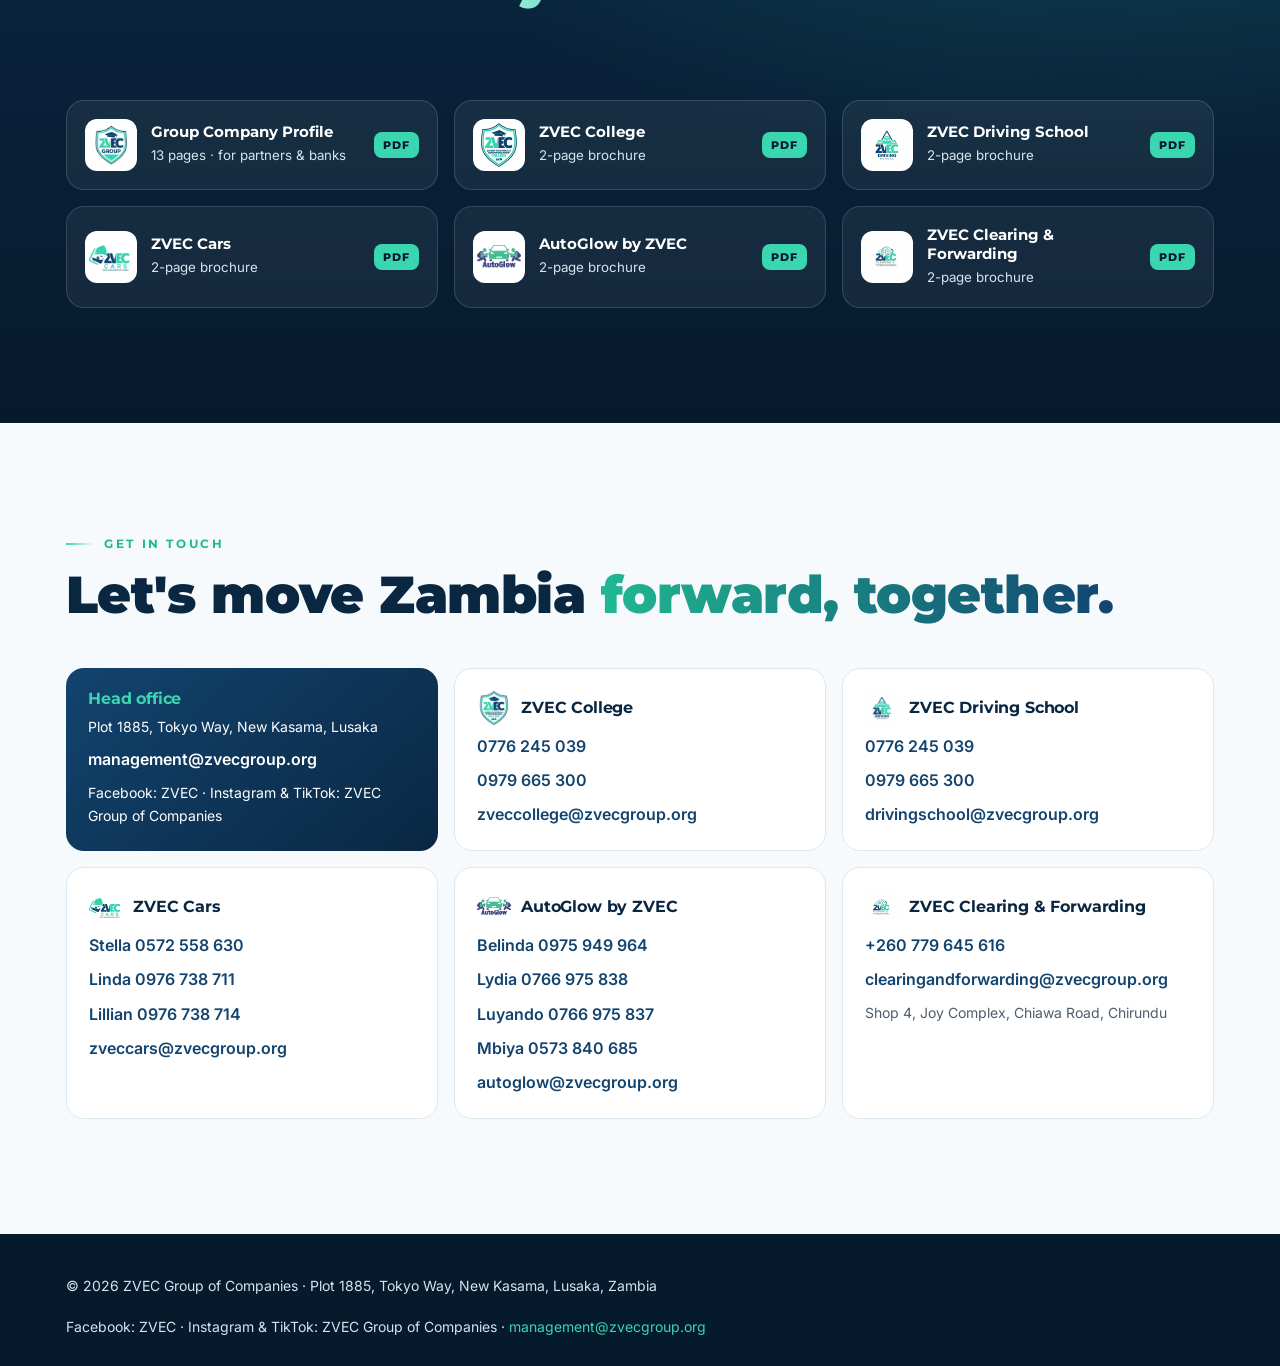
==== commit 032796ba: "Add ZVEC College baking video to the testimonials section Co-Authored-By: Claude Opus 5.5 <noreply@a" ====
--- a/index.html
+++ b/index.html
@@ -31,7 +31,7 @@
 <section id="testimonials" class="on-deep testi"><div class="wrap">
 <div class="sec-head"><span class="kicker rv">Video testimonials</span><h2 class="h2 rv">In their <em>own words.</em></h2>
 <p class="lead rv">Hear from the people whose lives ZVEC has helped to change.</p></div>
-<div class="vids"><figure class="vid rv" style="--d:0.0s"><div class="vframe"><video playsinline preload="none" poster="video/testimonial-college-1.jpg"><source src="video/testimonial-college-1.mp4" type="video/mp4"></video><button class="play" aria-label="Play testimonial: ZVEC College student"></button></div><figcaption><b>ZVEC College student</b><span>Culinary training and graduation at ZVEC College</span></figcaption></figure></div></div></section>
+<div class="vids"><figure class="vid rv" style="--d:0.0s"><div class="vframe"><video playsinline preload="none" poster="video/testimonial-college-1.jpg"><source src="video/testimonial-college-1.mp4" type="video/mp4"></video><button class="play" aria-label="Play testimonial: ZVEC College student"></button></div><figcaption><b>ZVEC College student</b><span>Culinary training and graduation at ZVEC College</span></figcaption></figure><figure class="vid rv" style="--d:0.1s"><div class="vframe"><video playsinline preload="none" poster="video/college-baking.jpg"><source src="video/college-baking.mp4" type="video/mp4"></video><button class="play" aria-label="Play testimonial: You have endless possibilities"></button></div><figcaption><b>You have endless possibilities</b><span>Baking and cake decorating at ZVEC College</span></figcaption></figure></div></div></section>
 
 <section id="companies"><div class="wrap">
 <div class="sec-head"><span class="kicker rv">Our companies</span><h2 class="h2 rv">One group. <em>Five ways to move forward.</em></h2>
--- a/style.css
+++ b/style.css
@@ -348,3 +348,8 @@
   .showcase .frame{transform:none}
   .showcase .gloss::after{animation:none}
 }
+/* unit hero with video */
+.uvgrid{grid-template-columns:1.25fr .75fr;align-items:end}
+.uvgrid .ustats{grid-column:1/-1}
+.hvid{justify-self:end;width:min(300px,100%)}
+@media (max-width:860px){.uvgrid{grid-template-columns:1fr}.hvid{justify-self:center;width:min(300px,86%);margin-top:30px}}
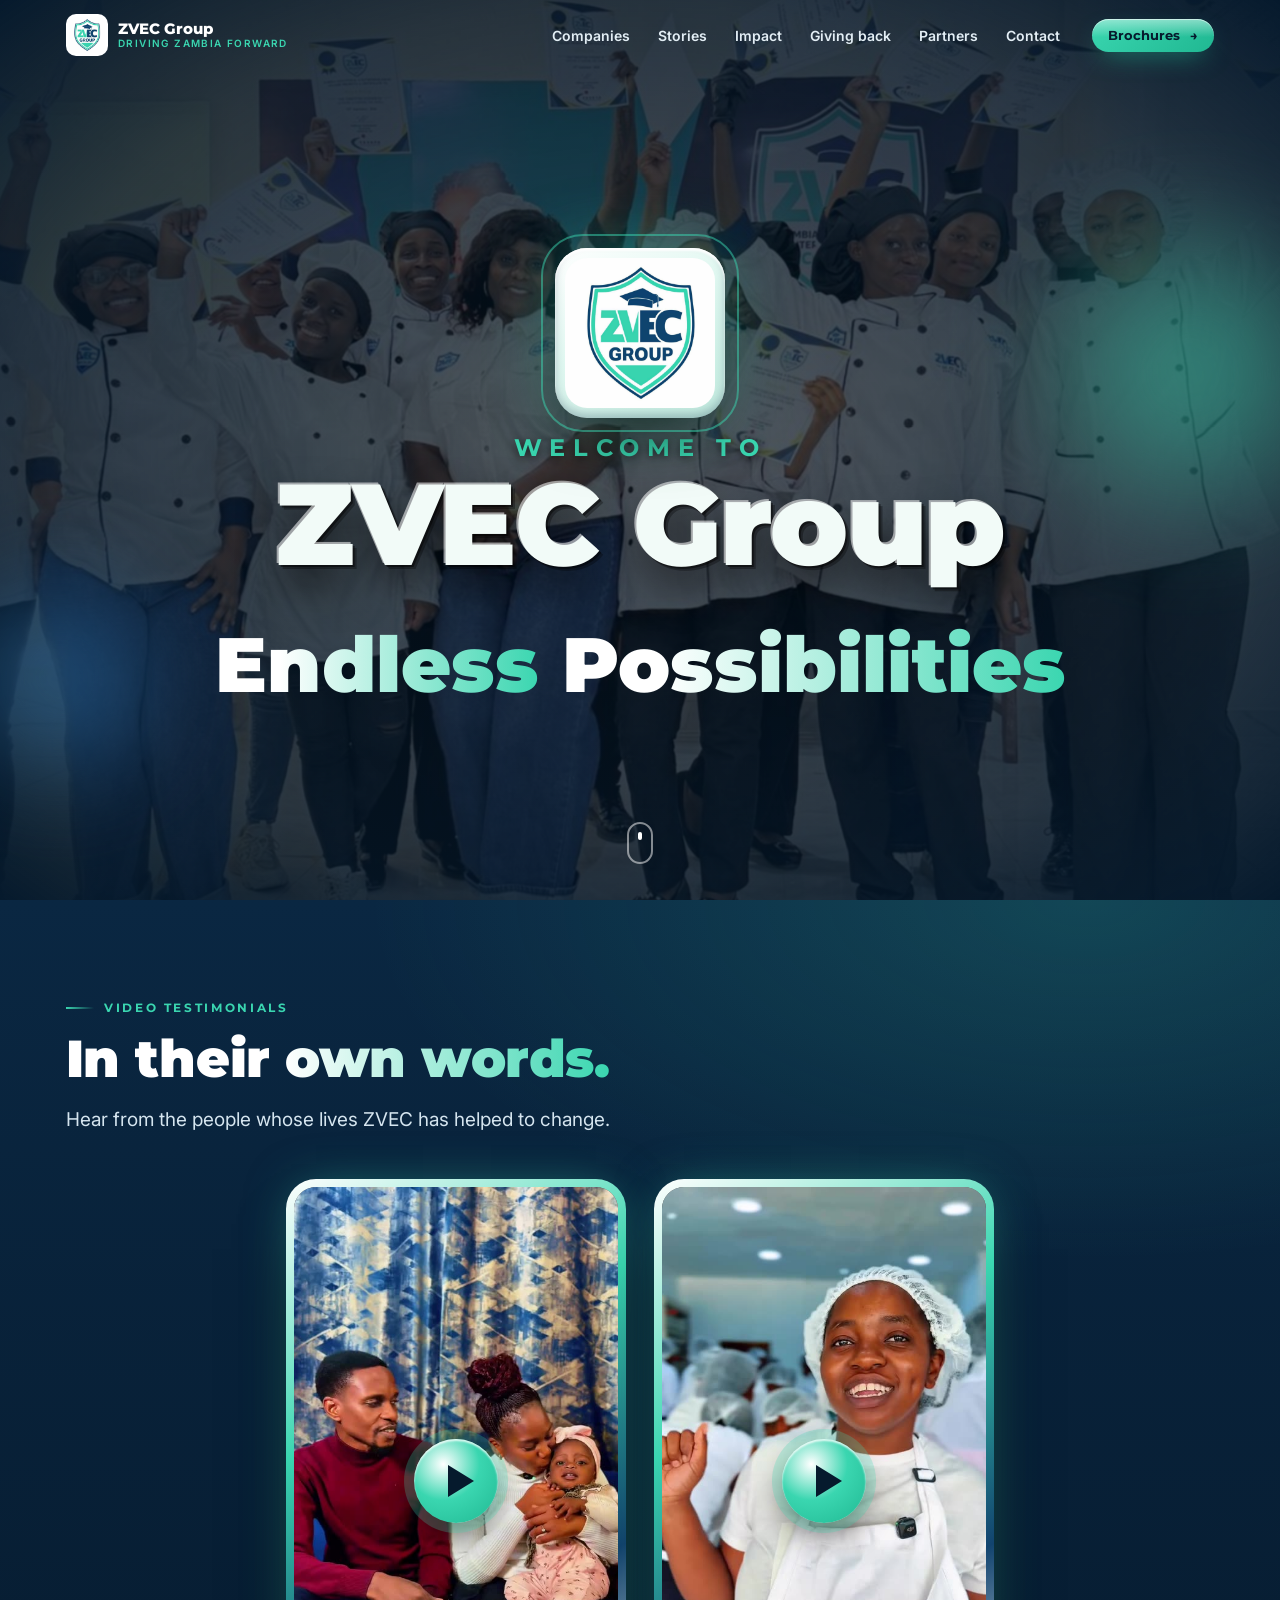
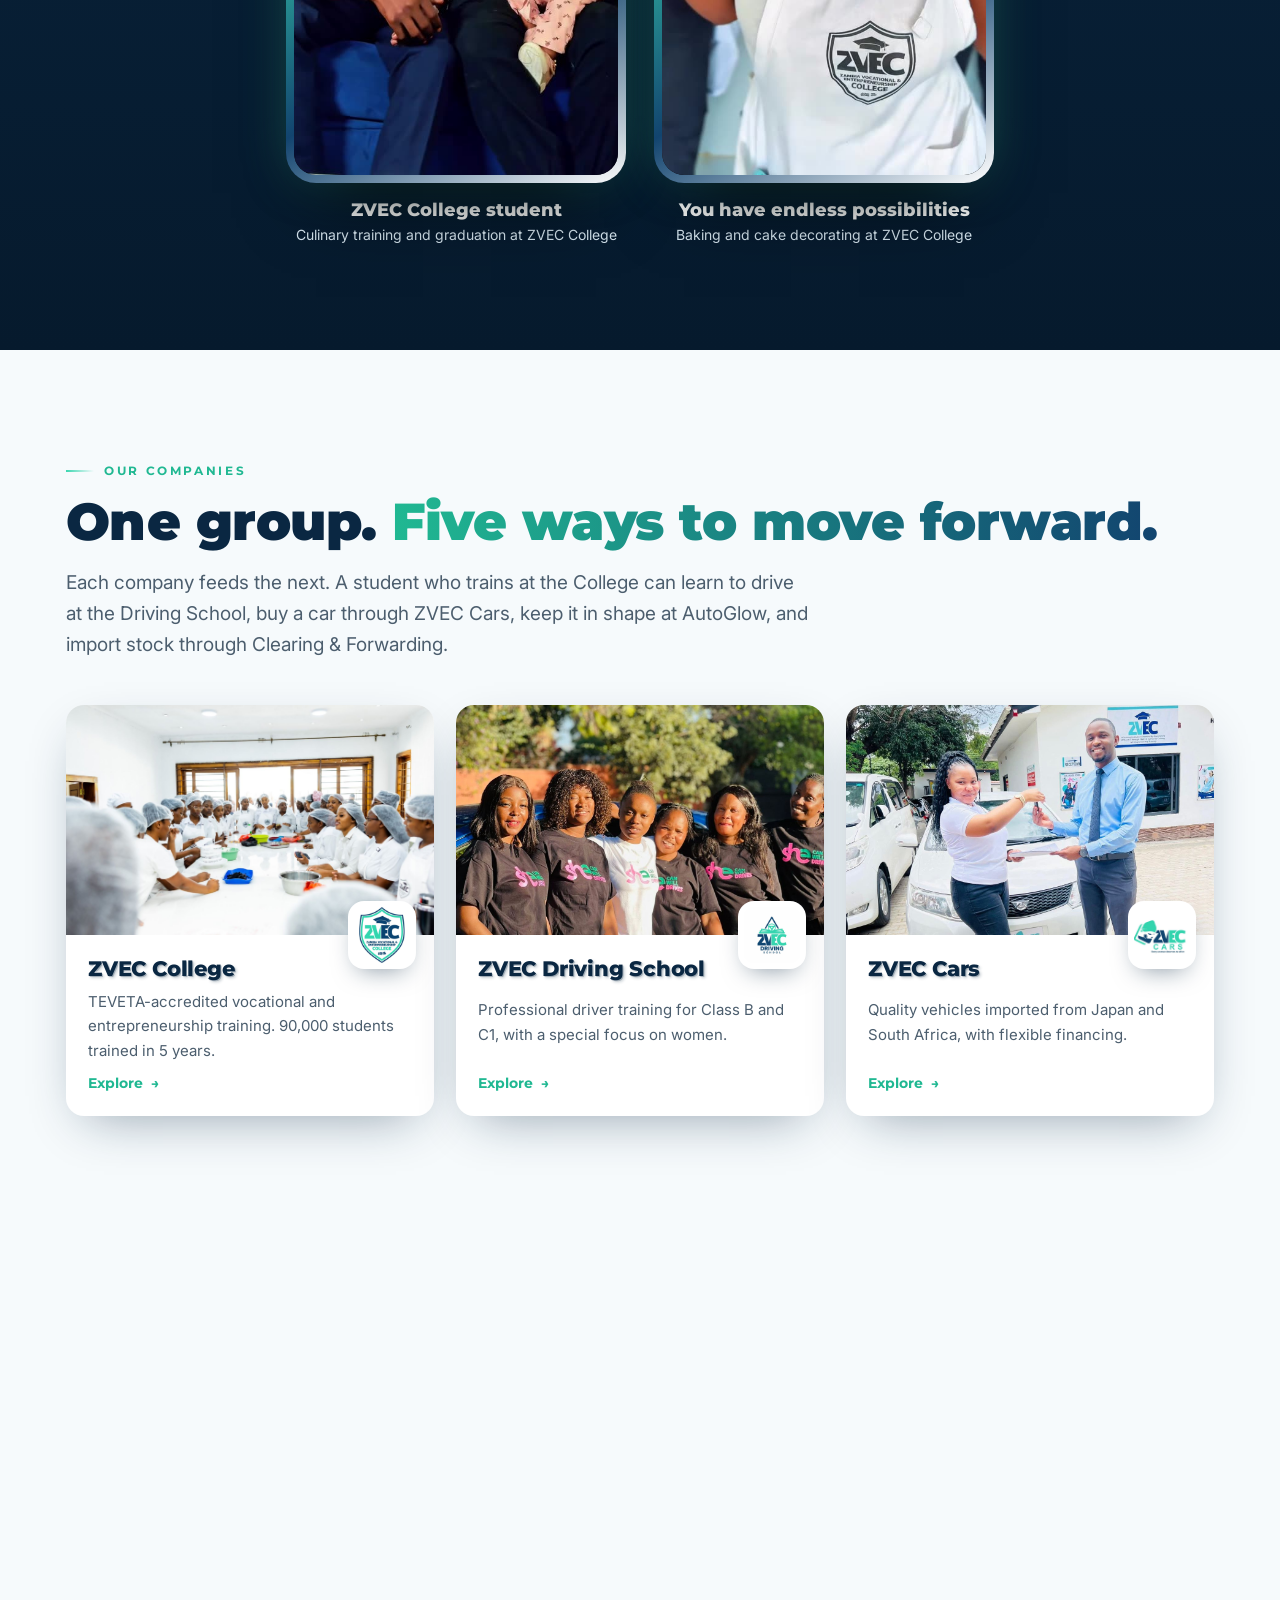
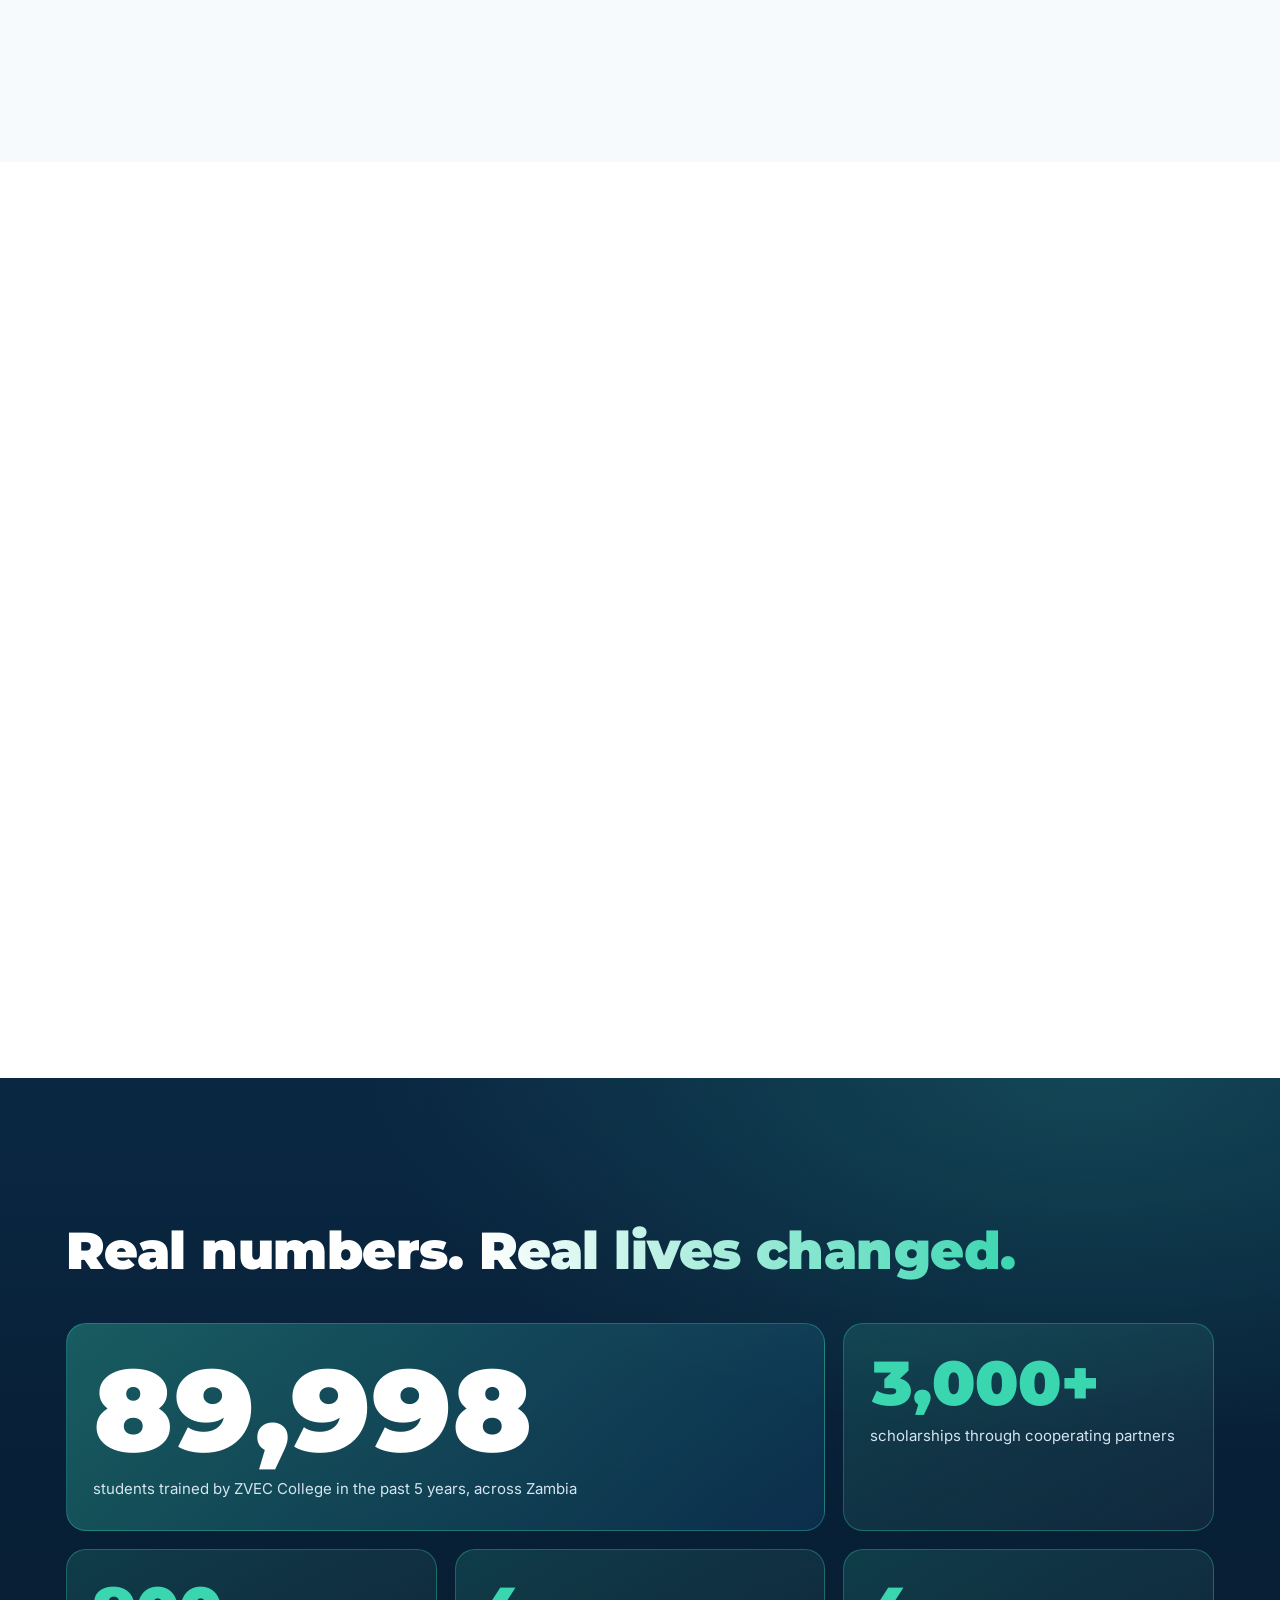
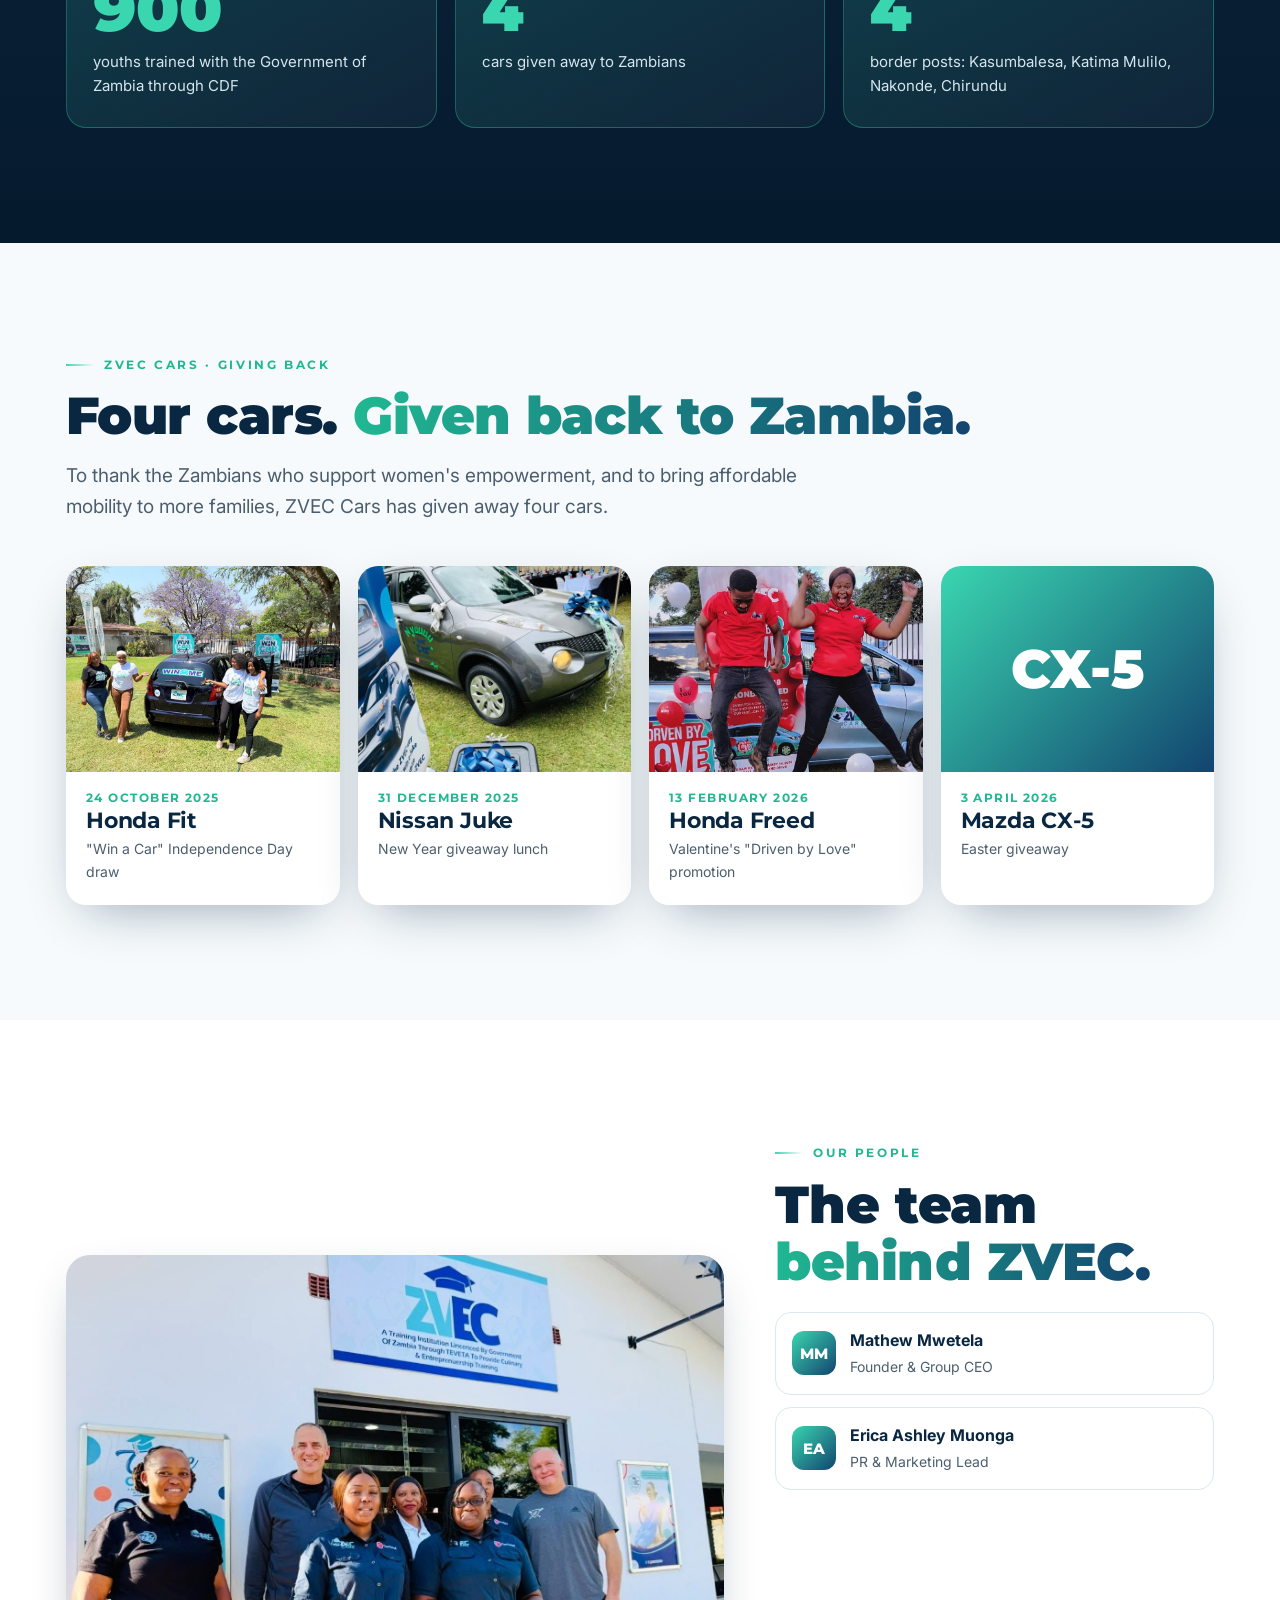
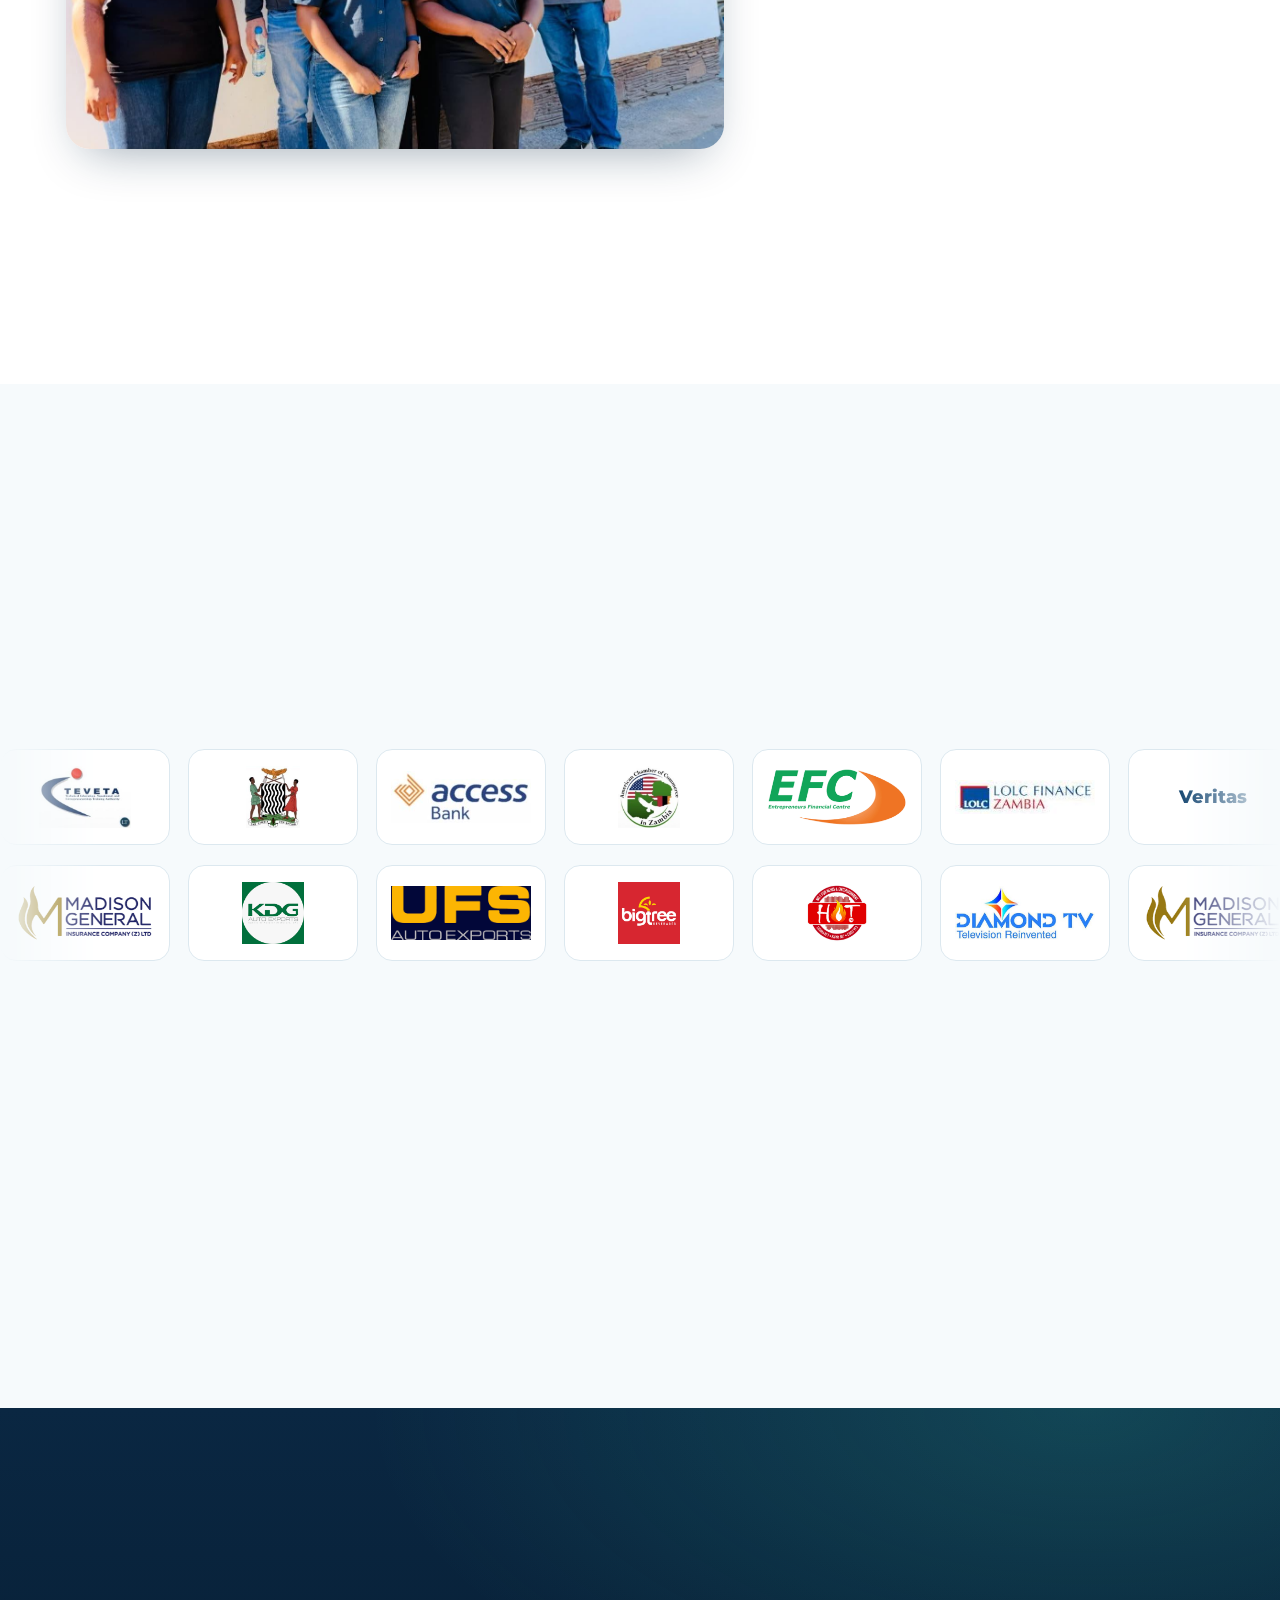
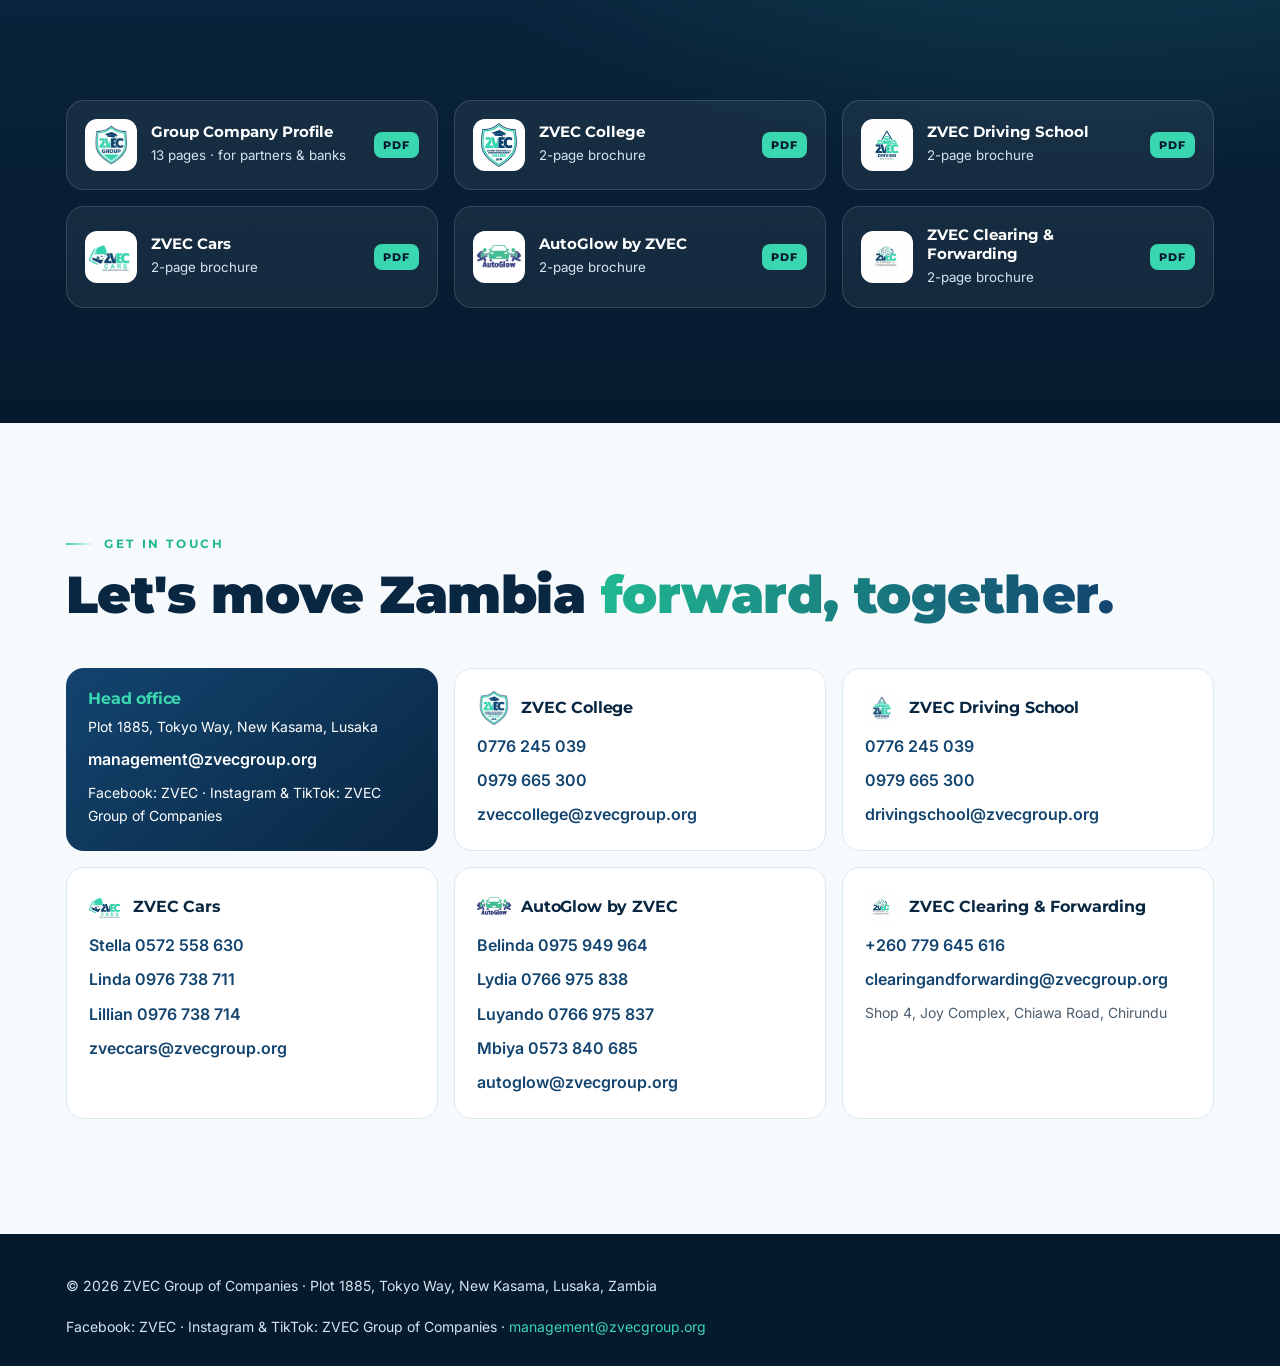
==== commit 9f051b9f: "Landing hero: centred logo, 'Welcome to ZVEC Group', animated 'Endless Possibilities' tagline Co-Aut" ====
--- a/index.html
+++ b/index.html
@@ -18,15 +18,12 @@
 <button class="menu-btn" aria-label="Menu" aria-expanded="false">&#9776;</button>
 </div></header>
 <main>
-<section class="hero home"><div class="slides" aria-hidden="true"><div class="s on" style="background-image:url(img/p25.jpg)"></div><div class="s" style="background-image:url(img/p47.jpg)"></div><div class="s" style="background-image:url(img/p137.jpg)"></div><div class="s" style="background-image:url(img/p62.jpg)"></div><div class="s" style="background-image:url(img/p15.jpg)"></div><div class="s" style="background-image:url(img/p57.jpg)"></div><div class="s" style="background-image:url(img/p122.jpg)"></div></div><div class="veil"></div><div class="blob a"></div><div class="blob b"></div>
-<div class="wrap hgrid"><div class="htext">
-<span class="kicker rv">ZVEC Group of Companies &middot; Proudly Zambian</span>
-<h1 class="tagline-anim" aria-label="One Group, Endless Possibilities."><span class="w" style="--i:0">One</span> <span class="w" style="--i:1">Group,</span><br><span class="grad"><span class="w" style="--i:2">Endless</span> <span class="w" style="--i:3">Possibilities.</span></span></h1>
-<p class="lead rv" style="--d:.9s">Five companies, one purpose: to help people learn, earn and prosper. From the classroom to the driver's seat to their own business, we back Zambians at every step.</p>
-<div class="btns rv" style="--d:1s"><a class="btn" href="#companies">Explore our companies <span class="arr" aria-hidden="true">&rarr;</span></a><a class="btn ghost" href="#testimonials">Watch their stories</a></div></div>
-<div class="showcase rv" style="--d:.4s"><div class="frame"><div class="s on" data-cap="ZVEC College graduates" style="background-image:url(img/p25.jpg);background-position:center 30%"></div><div class="s" data-cap="ZVEC College: hands-on culinary training" style="background-image:url(img/p47.jpg);background-position:center"></div><div class="s" data-cap="ZVEC Driving School: She Can, She Will, She Drives" style="background-image:url(img/p137.jpg);background-position:center 40%"></div><div class="s" data-cap="ZVEC Cars: quality vehicles, flexible financing" style="background-image:url(img/p62.jpg);background-position:center"></div><div class="s" data-cap="AutoGlow by ZVEC: back to showroom shine" style="background-image:url(img/p15.jpg);background-position:center 60%"></div><div class="s" data-cap="ZVEC Clearing &amp; Forwarding" style="background-image:url(img/p57.jpg);background-position:center"></div><div class="s" data-cap="The ZVEC team with partners from the United States" style="background-image:url(img/p122.jpg);background-position:center"></div><div class="gloss"></div><div class="cap" aria-live="polite"></div></div>
-<div class="dots" role="tablist" aria-label="Slideshow"><button role="tab" aria-label="Slide 1: ZVEC College graduates" class=on></button><button role="tab" aria-label="Slide 2: ZVEC College: hands-on culinary training"></button><button role="tab" aria-label="Slide 3: ZVEC Driving School: She Can, She Will, She Drives"></button><button role="tab" aria-label="Slide 4: ZVEC Cars: quality vehicles, flexible financing"></button><button role="tab" aria-label="Slide 5: AutoGlow by ZVEC: back to showroom shine"></button><button role="tab" aria-label="Slide 6: ZVEC Clearing &amp; Forwarding"></button><button role="tab" aria-label="Slide 7: The ZVEC team with partners from the United States"></button></div></div>
-<div class="plates"><a class="plate rv" style="--d:1.10s" href="zvec-college.html"><img src="logos/zvec-college.jpg" alt=""><span class="emb">ZVEC College</span></a><a class="plate rv" style="--d:1.18s" href="zvec-driving-school.html"><img src="logos/zvec-driving-school.jpg" alt=""><span class="emb">ZVEC Driving School</span></a><a class="plate rv" style="--d:1.26s" href="zvec-cars.html"><img src="logos/zvec-cars.jpg" alt=""><span class="emb">ZVEC Cars</span></a><a class="plate rv" style="--d:1.34s" href="autoglow.html"><img src="logos/autoglow.jpg" alt=""><span class="emb">AutoGlow by ZVEC</span></a><a class="plate rv" style="--d:1.42s" href="zvec-clearing-forwarding.html"><img src="logos/zvec-clearing-forwarding.jpg" alt=""><span class="emb">ZVEC Clearing & Forwarding</span></a></div></div><div class="scroll-cue" aria-hidden="true"></div></section>
+<section class="hero home welcome"><div class="slides" aria-hidden="true"><div class="s on" style="background-image:url(img/p25.jpg)"></div><div class="s" style="background-image:url(img/p47.jpg)"></div><div class="s" style="background-image:url(img/p137.jpg)"></div><div class="s" style="background-image:url(img/p62.jpg)"></div><div class="s" style="background-image:url(img/p15.jpg)"></div><div class="s" style="background-image:url(img/p57.jpg)"></div><div class="s" style="background-image:url(img/p122.jpg)"></div></div><div class="veil"></div><div class="blob a"></div><div class="blob b"></div>
+<div class="wrap wcenter">
+<div class="wlogo rv"><img src="logos/zvec-group.jpg" alt="ZVEC Group of Companies logo"><span class="ring"></span></div>
+<h1 class="wtitle rv" style="--d:.2s"><span class="wsmall">Welcome to</span><span class="emb-big">ZVEC Group</span></h1>
+<p class="tagline-anim wtag" aria-label="Endless Possibilities"><span class="grad"><span class="w" style="--i:3">Endless</span> <span class="w" style="--i:4">Possibilities</span></span></p>
+</div><a class="scroll-cue" href="#testimonials" aria-label="Scroll down"></a></section>
 
 <section id="testimonials" class="on-deep testi"><div class="wrap">
 <div class="sec-head"><span class="kicker rv">Video testimonials</span><h2 class="h2 rv">In their <em>own words.</em></h2>
--- a/style.css
+++ b/style.css
@@ -353,3 +353,22 @@
 .uvgrid .ustats{grid-column:1/-1}
 .hvid{justify-self:end;width:min(300px,100%)}
 @media (max-width:860px){.uvgrid{grid-template-columns:1fr}.hvid{justify-self:center;width:min(300px,86%);margin-top:30px}}
+
+/* centred welcome hero */
+.hero.welcome{align-items:center;justify-content:center;text-align:center}
+.welcome .slides{filter:saturate(1.1) brightness(.5);inset:0}
+.welcome .veil{background:radial-gradient(ellipse at center,rgba(6,26,45,.35) 0%,rgba(6,26,45,.7) 70%,var(--deeper) 100%)}
+.wcenter{display:flex;flex-direction:column;align-items:center}
+.wlogo{position:relative;width:clamp(120px,16vw,170px);aspect-ratio:1;border-radius:32px;padding:10px;
+  background:linear-gradient(150deg,#fff,#dff7f0 45%,#bfe9dd);
+  box-shadow:inset 0 3px 2px rgba(255,255,255,.9),inset 0 -4px 8px rgba(10,39,66,.25),0 30px 60px -20px rgba(0,0,0,.75),0 0 70px -10px rgba(58,214,176,.6);
+  animation:bob 6s ease-in-out infinite}
+.wlogo img{width:100%;height:100%;object-fit:contain;border-radius:22px}
+.wlogo .ring{position:absolute;inset:-14px;border-radius:42px;border:2px solid rgba(58,214,176,.5);animation:ringp 2.8s ease-out infinite}
+@keyframes ringp{from{opacity:.9;transform:scale(.94)}to{opacity:0;transform:scale(1.12)}}
+.wtitle{margin:clamp(26px,4vw,40px) 0 0;display:flex;flex-direction:column;align-items:center;gap:6px}
+.wsmall{font:700 clamp(16px,2vw,24px)/1 Montserrat,sans-serif;letter-spacing:.32em;text-transform:uppercase;color:var(--teal);text-shadow:0 2px 10px rgba(0,0,0,.7)}
+.emb-big{font:900 clamp(46px,9vw,124px)/1 Montserrat,sans-serif;letter-spacing:-.01em;color:#F2FBF8;
+  text-shadow:-2px -2px 0 rgba(255,255,255,.55),2px 2px 0 rgba(0,0,0,.45),4px 4px 0 rgba(0,0,0,.3),0 20px 40px rgba(0,0,0,.55)}
+.wtag{margin:clamp(14px,2vw,22px) 0 0!important;font:900 clamp(26px,4.4vw,58px)/1.1 Montserrat,sans-serif;text-shadow:none}
+.welcome .scroll-cue{left:50%;right:auto;margin-left:-13px;display:block}
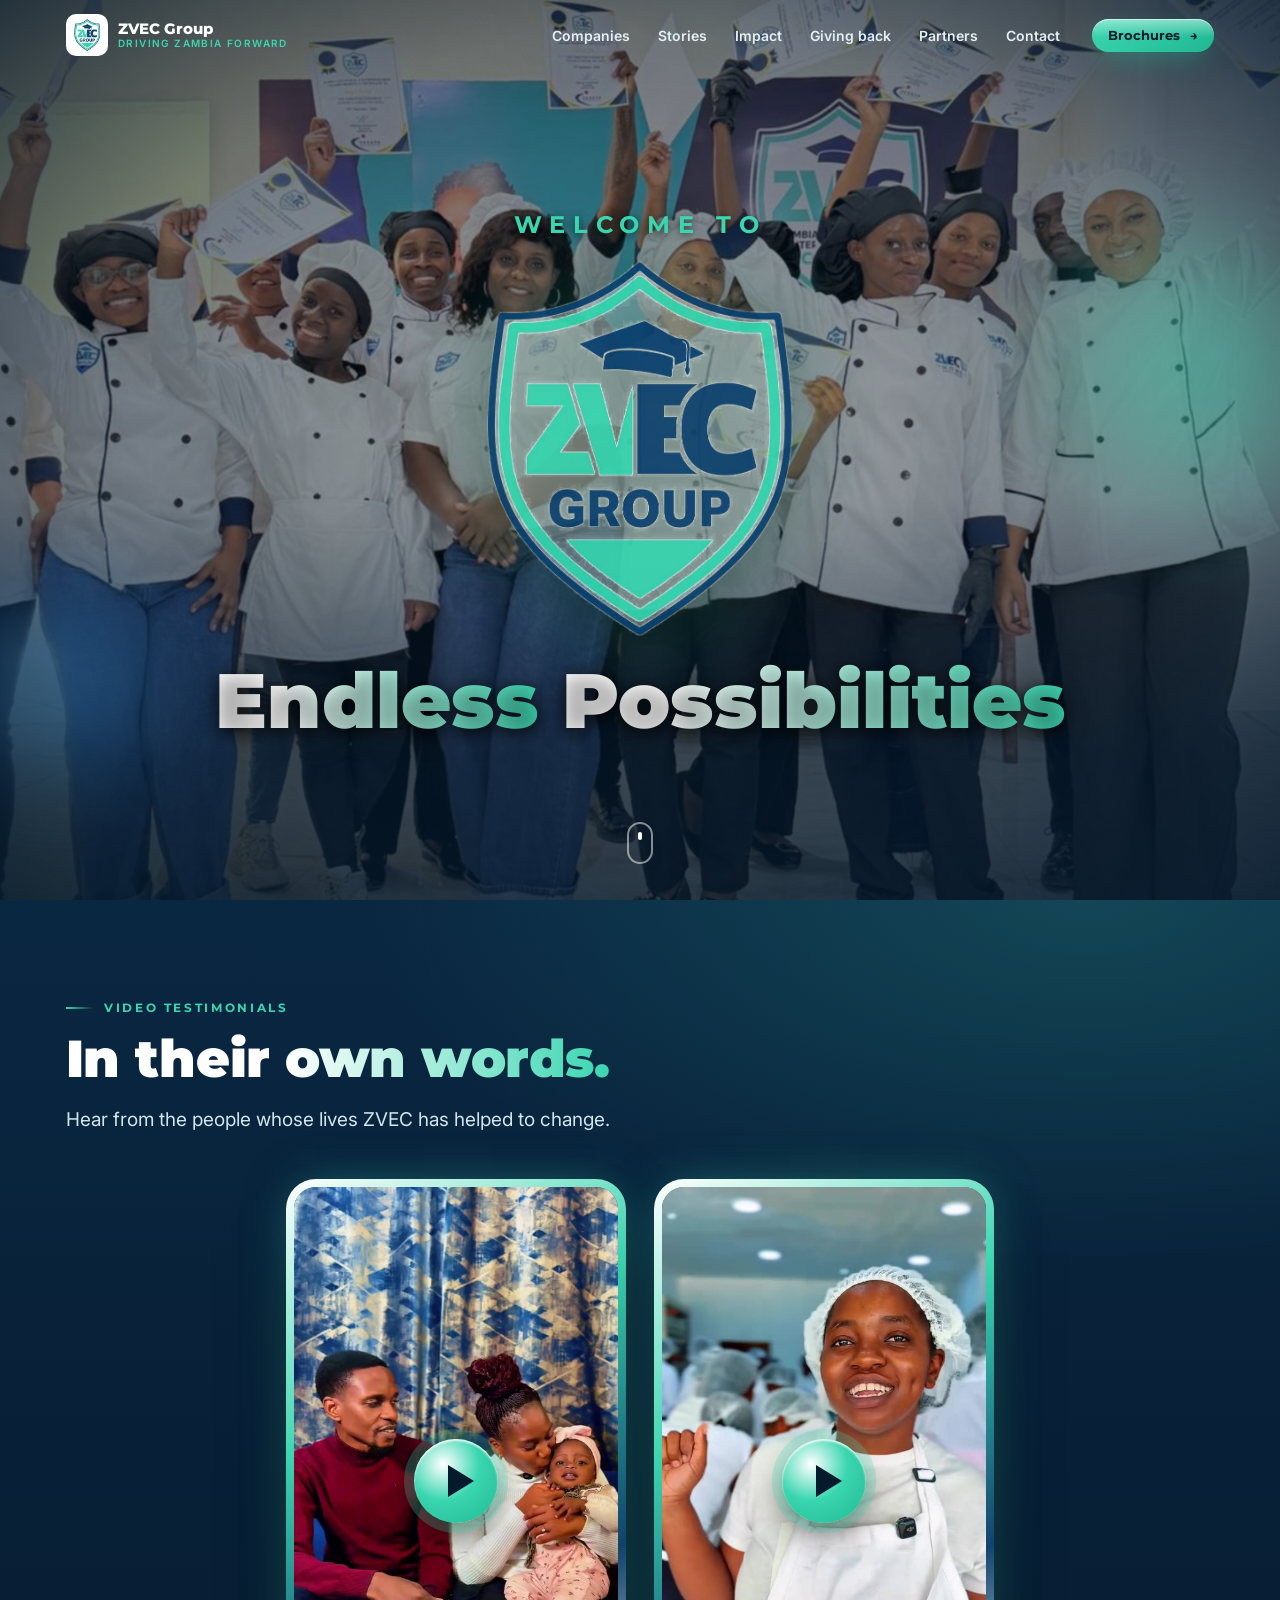
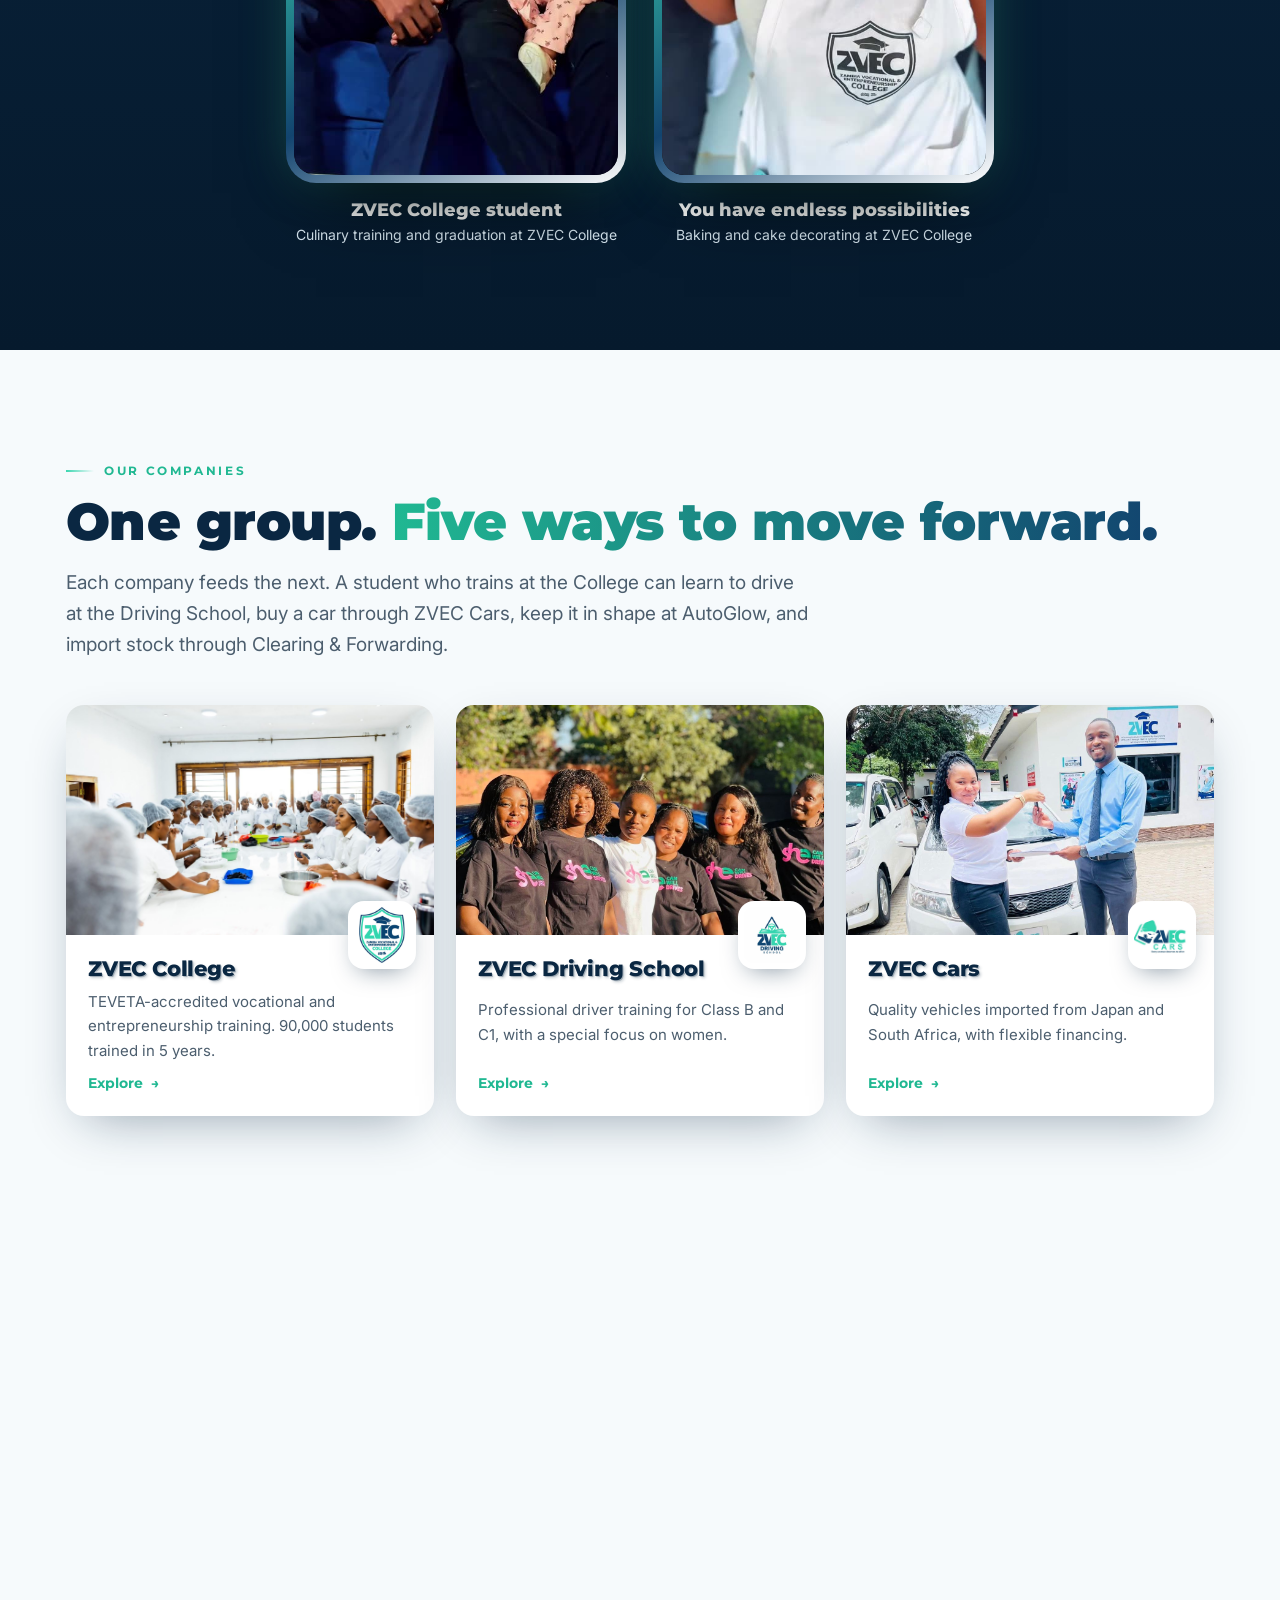
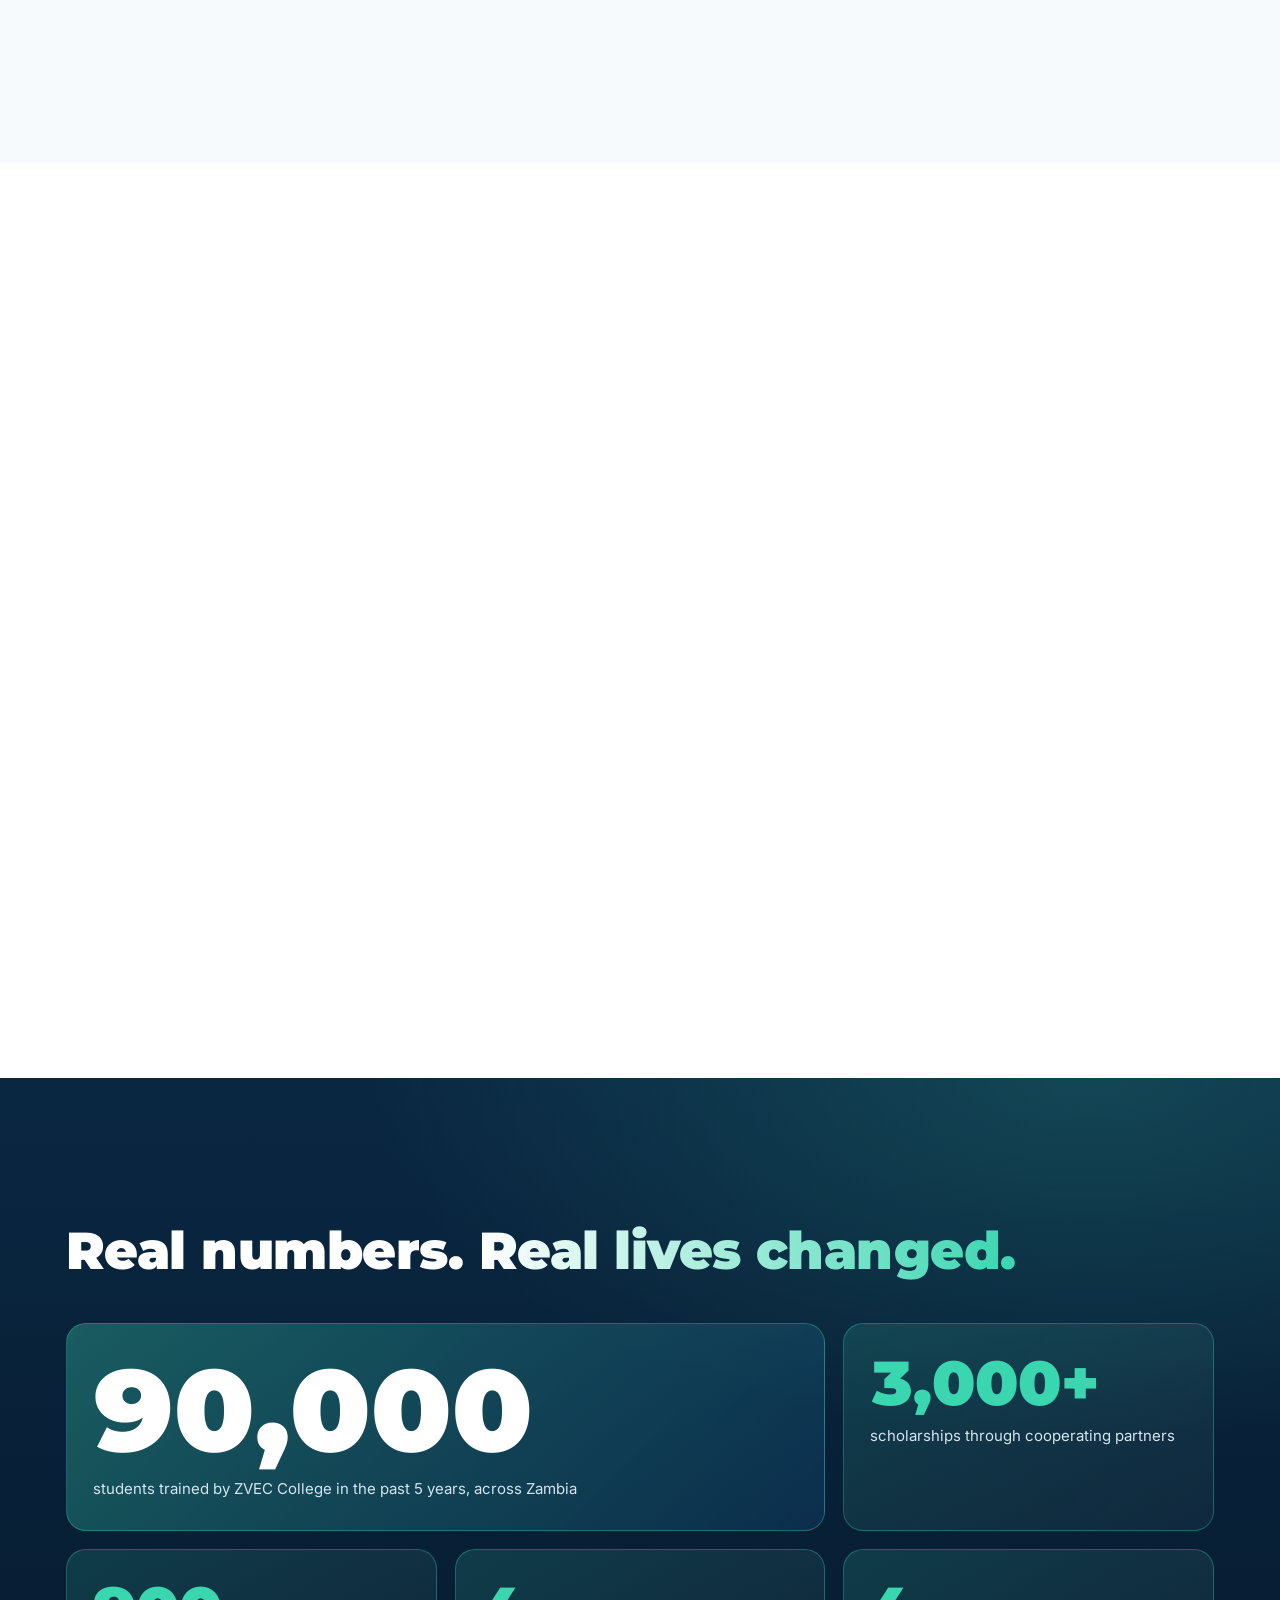
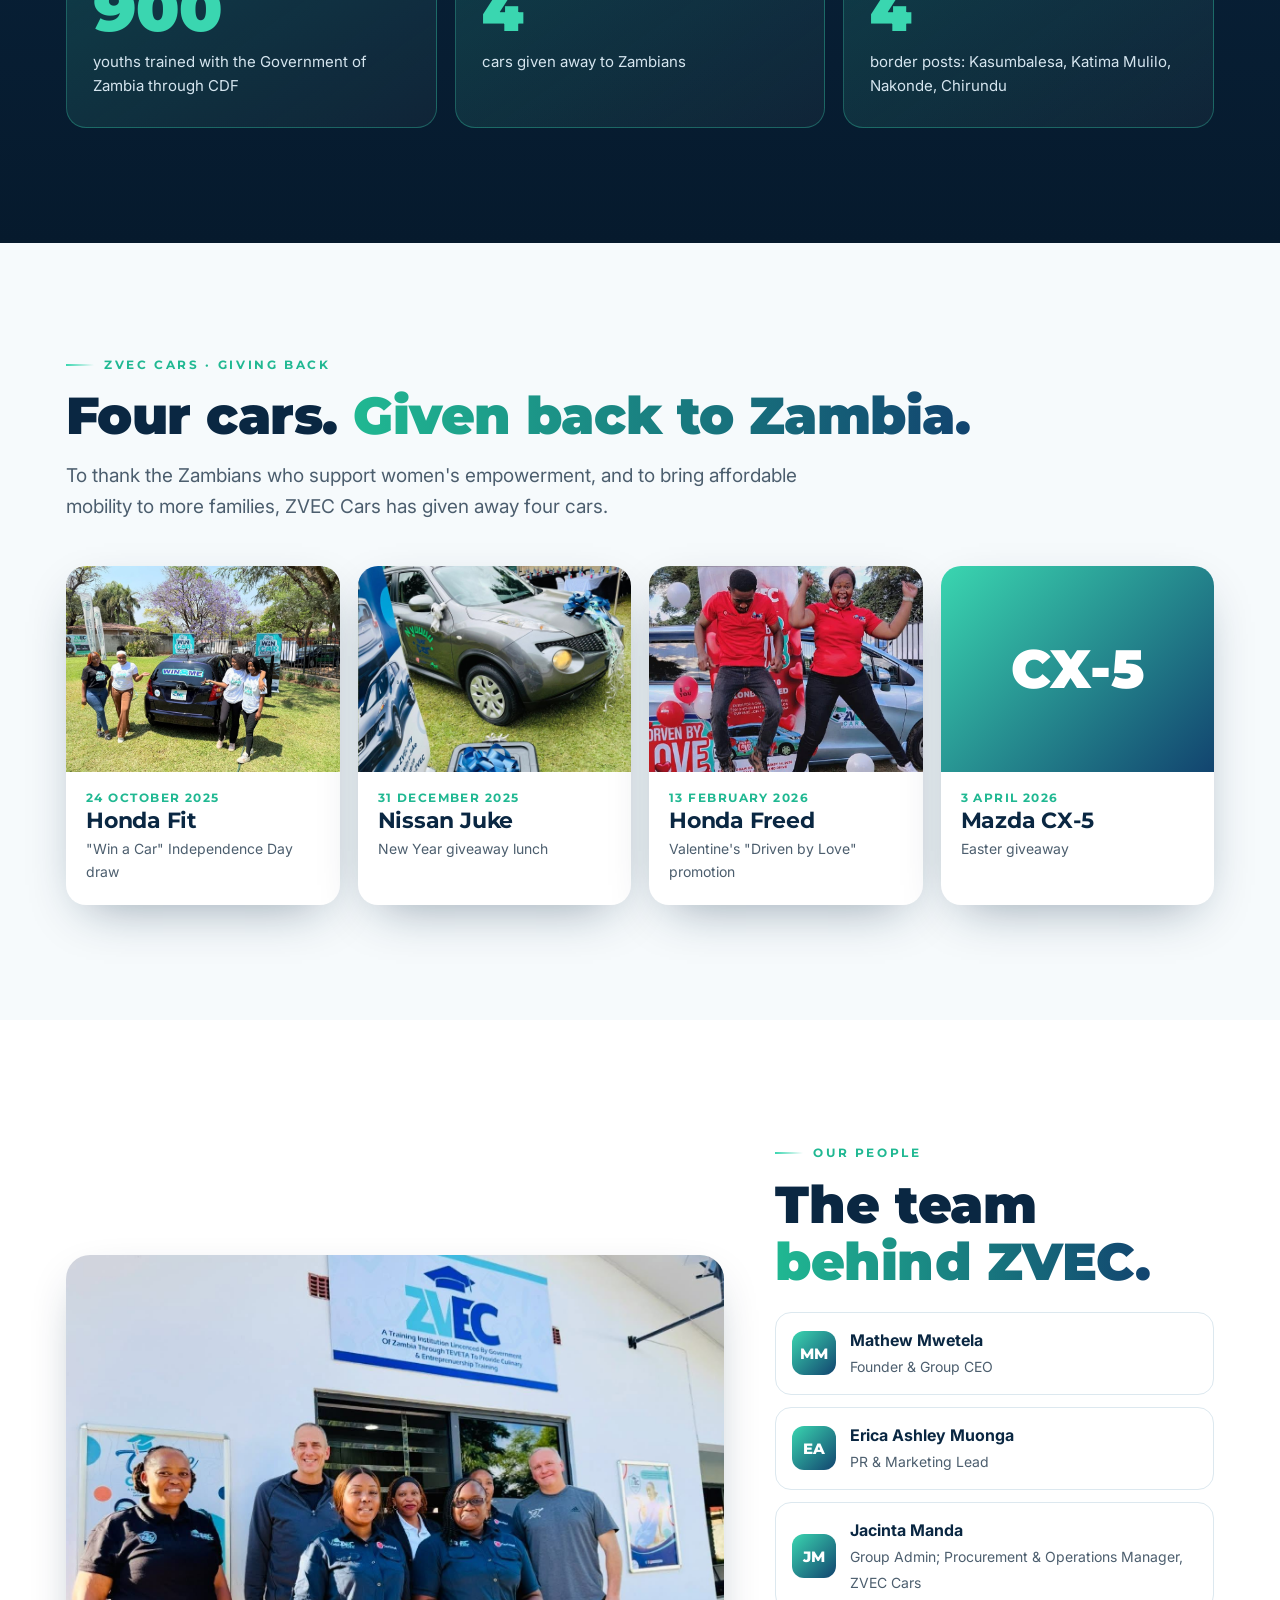
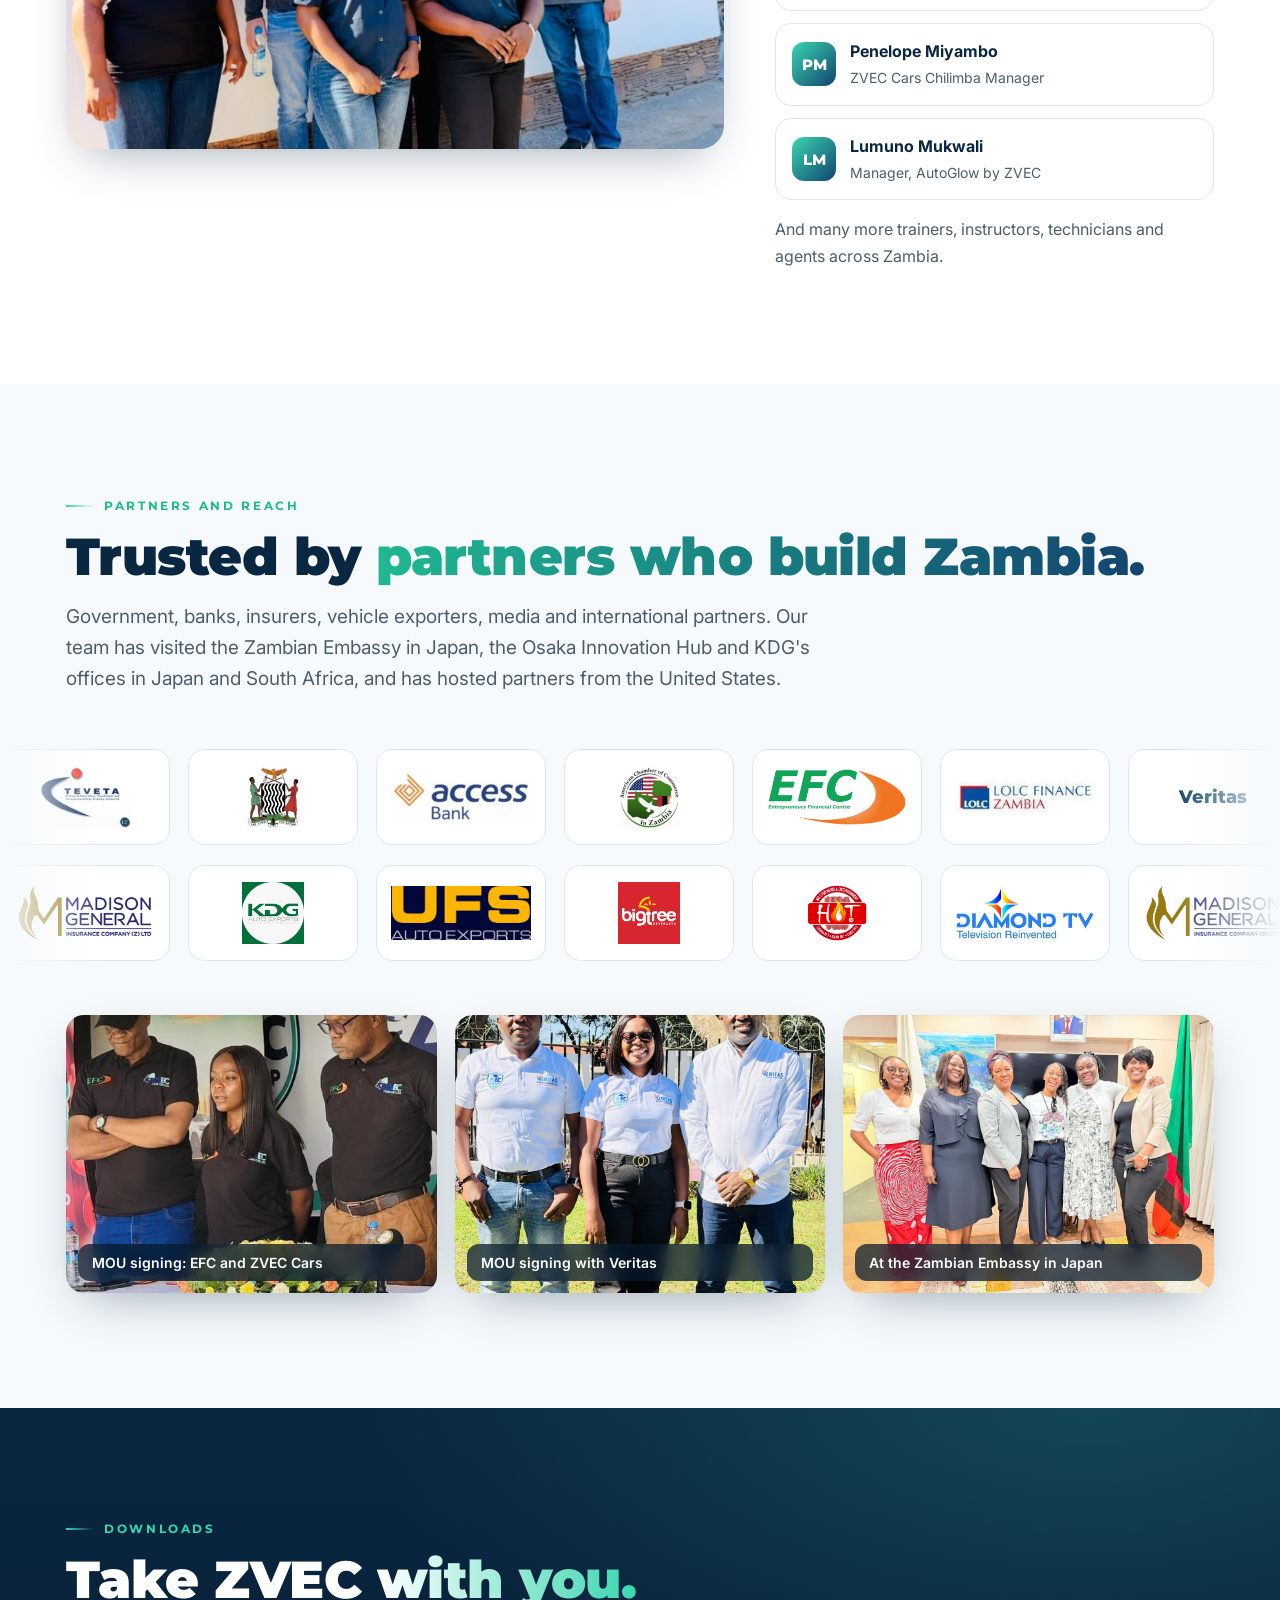
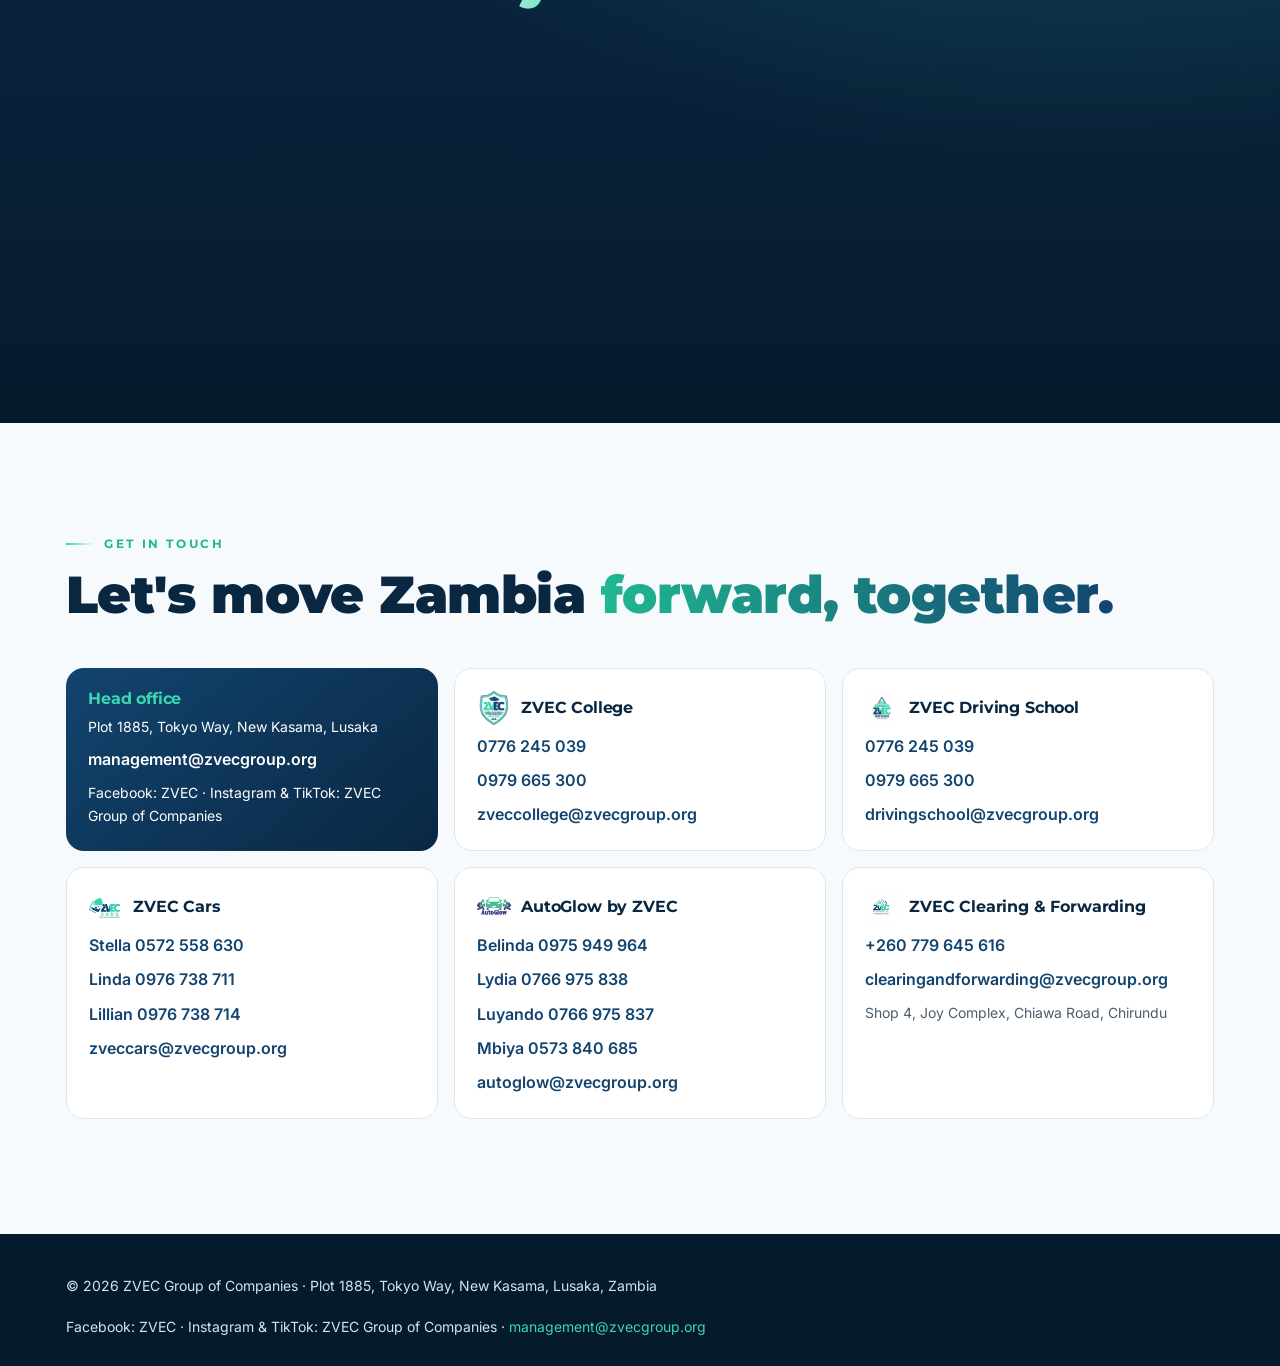
==== commit ffd2575f: "Landing hero: large see-through logo, drop 'ZVEC Group' wording, brighter slideshow Co-Authored-By: " ====
--- a/index.html
+++ b/index.html
@@ -20,8 +20,7 @@
 <main>
 <section class="hero home welcome"><div class="slides" aria-hidden="true"><div class="s on" style="background-image:url(img/p25.jpg)"></div><div class="s" style="background-image:url(img/p47.jpg)"></div><div class="s" style="background-image:url(img/p137.jpg)"></div><div class="s" style="background-image:url(img/p62.jpg)"></div><div class="s" style="background-image:url(img/p15.jpg)"></div><div class="s" style="background-image:url(img/p57.jpg)"></div><div class="s" style="background-image:url(img/p122.jpg)"></div></div><div class="veil"></div><div class="blob a"></div><div class="blob b"></div>
 <div class="wrap wcenter">
-<div class="wlogo rv"><img src="logos/zvec-group.jpg" alt="ZVEC Group of Companies logo"><span class="ring"></span></div>
-<h1 class="wtitle rv" style="--d:.2s"><span class="wsmall">Welcome to</span><span class="emb-big">ZVEC Group</span></h1>
+<h1 class="wtitle rv"><span class="wsmall">Welcome to</span><span class="wlogo"><img src="logos/zvec-group-transparent.png" alt="ZVEC Group of Companies"></span></h1>
 <p class="tagline-anim wtag" aria-label="Endless Possibilities"><span class="grad"><span class="w" style="--i:3">Endless</span> <span class="w" style="--i:4">Possibilities</span></span></p>
 </div><a class="scroll-cue" href="#testimonials" aria-label="Scroll down"></a></section>
 
--- a/style.css
+++ b/style.css
@@ -372,3 +372,13 @@
   text-shadow:-2px -2px 0 rgba(255,255,255,.55),2px 2px 0 rgba(0,0,0,.45),4px 4px 0 rgba(0,0,0,.3),0 20px 40px rgba(0,0,0,.55)}
 .wtag{margin:clamp(14px,2vw,22px) 0 0!important;font:900 clamp(26px,4.4vw,58px)/1.1 Montserrat,sans-serif;text-shadow:none}
 .welcome .scroll-cue{left:50%;right:auto;margin-left:-13px;display:block}
+/* v2: large transparent logo, lighter slideshow */
+.welcome .slides{filter:saturate(1.1) brightness(.8)}
+.welcome .veil{background:radial-gradient(ellipse at center,rgba(6,26,45,.15) 0%,rgba(6,26,45,.4) 65%,rgba(6,26,45,.85) 100%)}
+.welcome .wtitle{margin:0;gap:clamp(14px,2vw,22px)}
+.welcome .wlogo{width:auto;aspect-ratio:auto;padding:0;background:none;box-shadow:none;border-radius:0;animation:bob 6s ease-in-out infinite}
+.welcome .wlogo img{width:auto;height:clamp(240px,42svh,400px);max-width:80vw;object-fit:contain;border-radius:0;opacity:.82;filter:drop-shadow(0 14px 30px rgba(0,0,0,.55)) drop-shadow(0 0 40px rgba(58,214,176,.35))}
+.welcome .wtag{text-shadow:0 4px 18px rgba(0,0,0,.35)}
+.welcome .wtag .w{filter:drop-shadow(0 3px 8px rgba(0,0,0,.6))}
+.welcome .wlogo img{opacity:.95}
+.welcome .veil{background:radial-gradient(ellipse at center,rgba(6,26,45,.2) 0%,rgba(6,26,45,.45) 65%,rgba(6,26,45,.85) 100%),linear-gradient(180deg,transparent 55%,rgba(6,26,45,.55) 85%)}
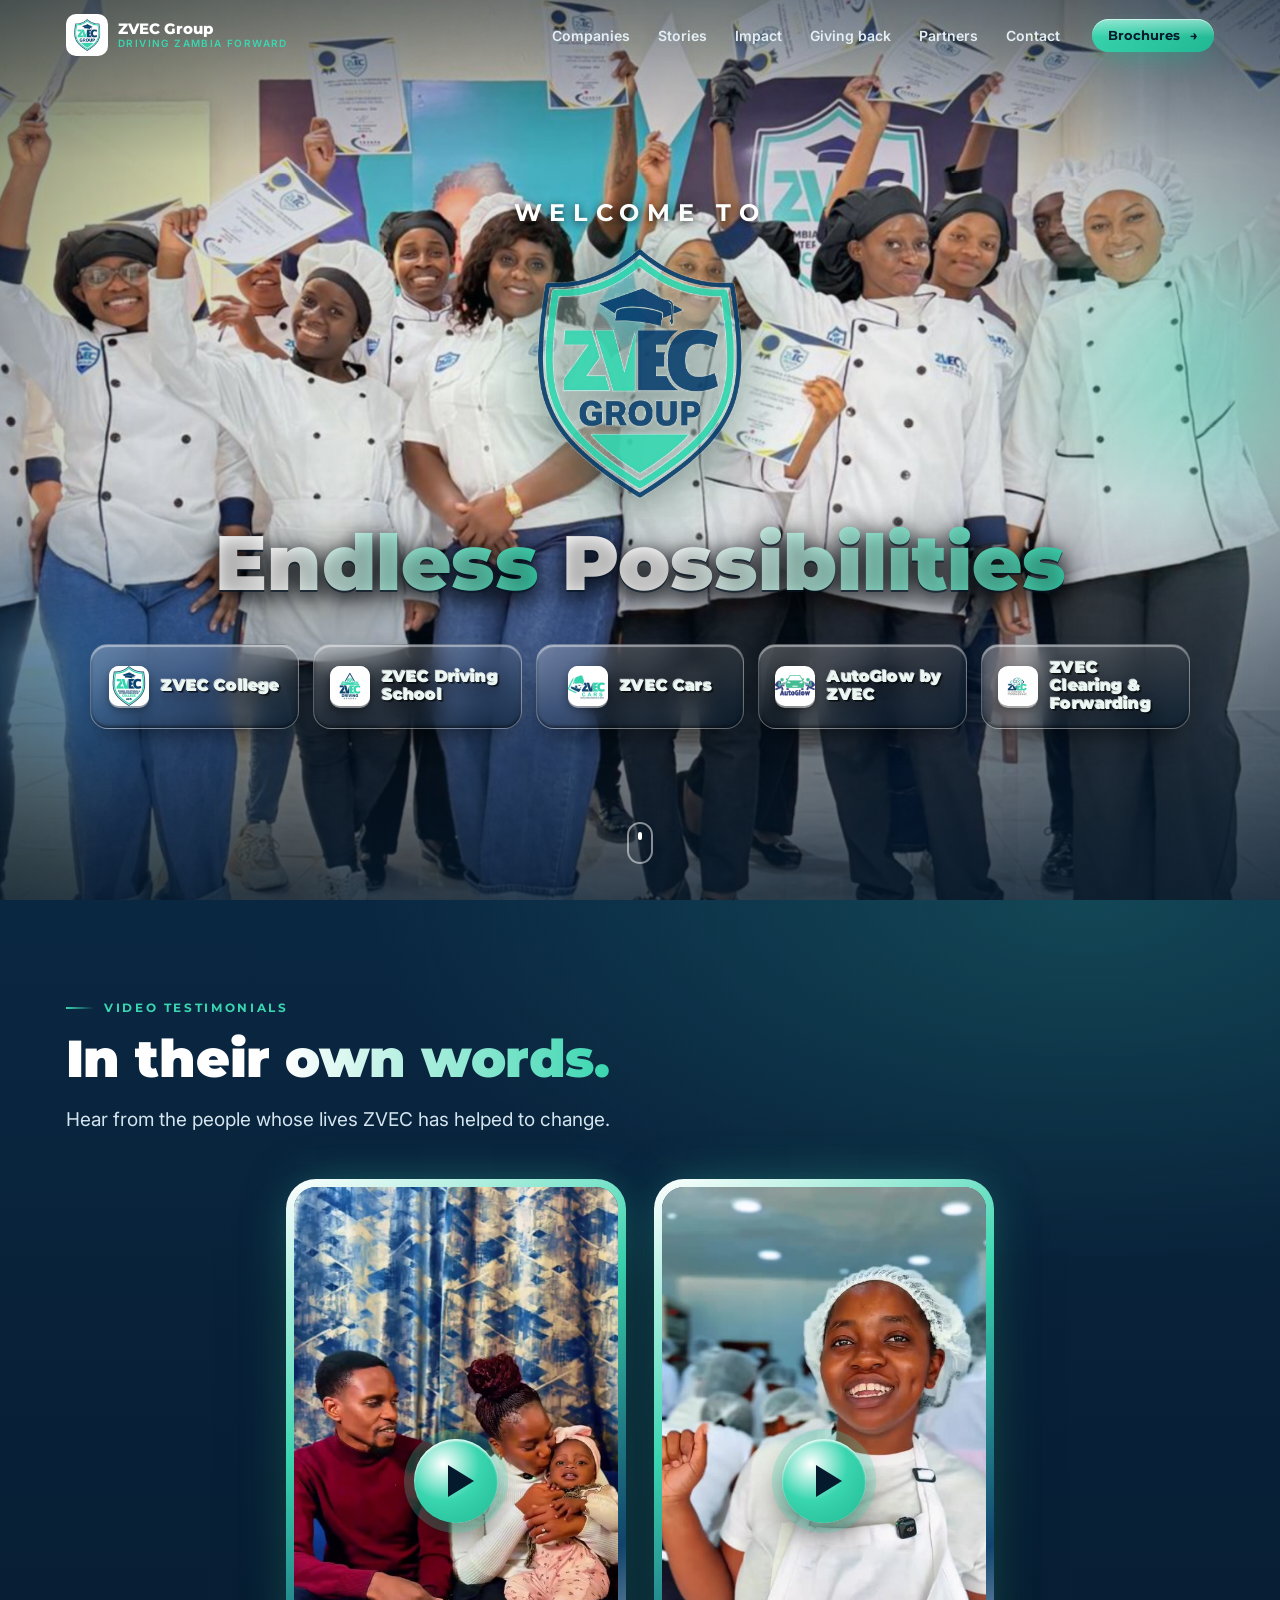
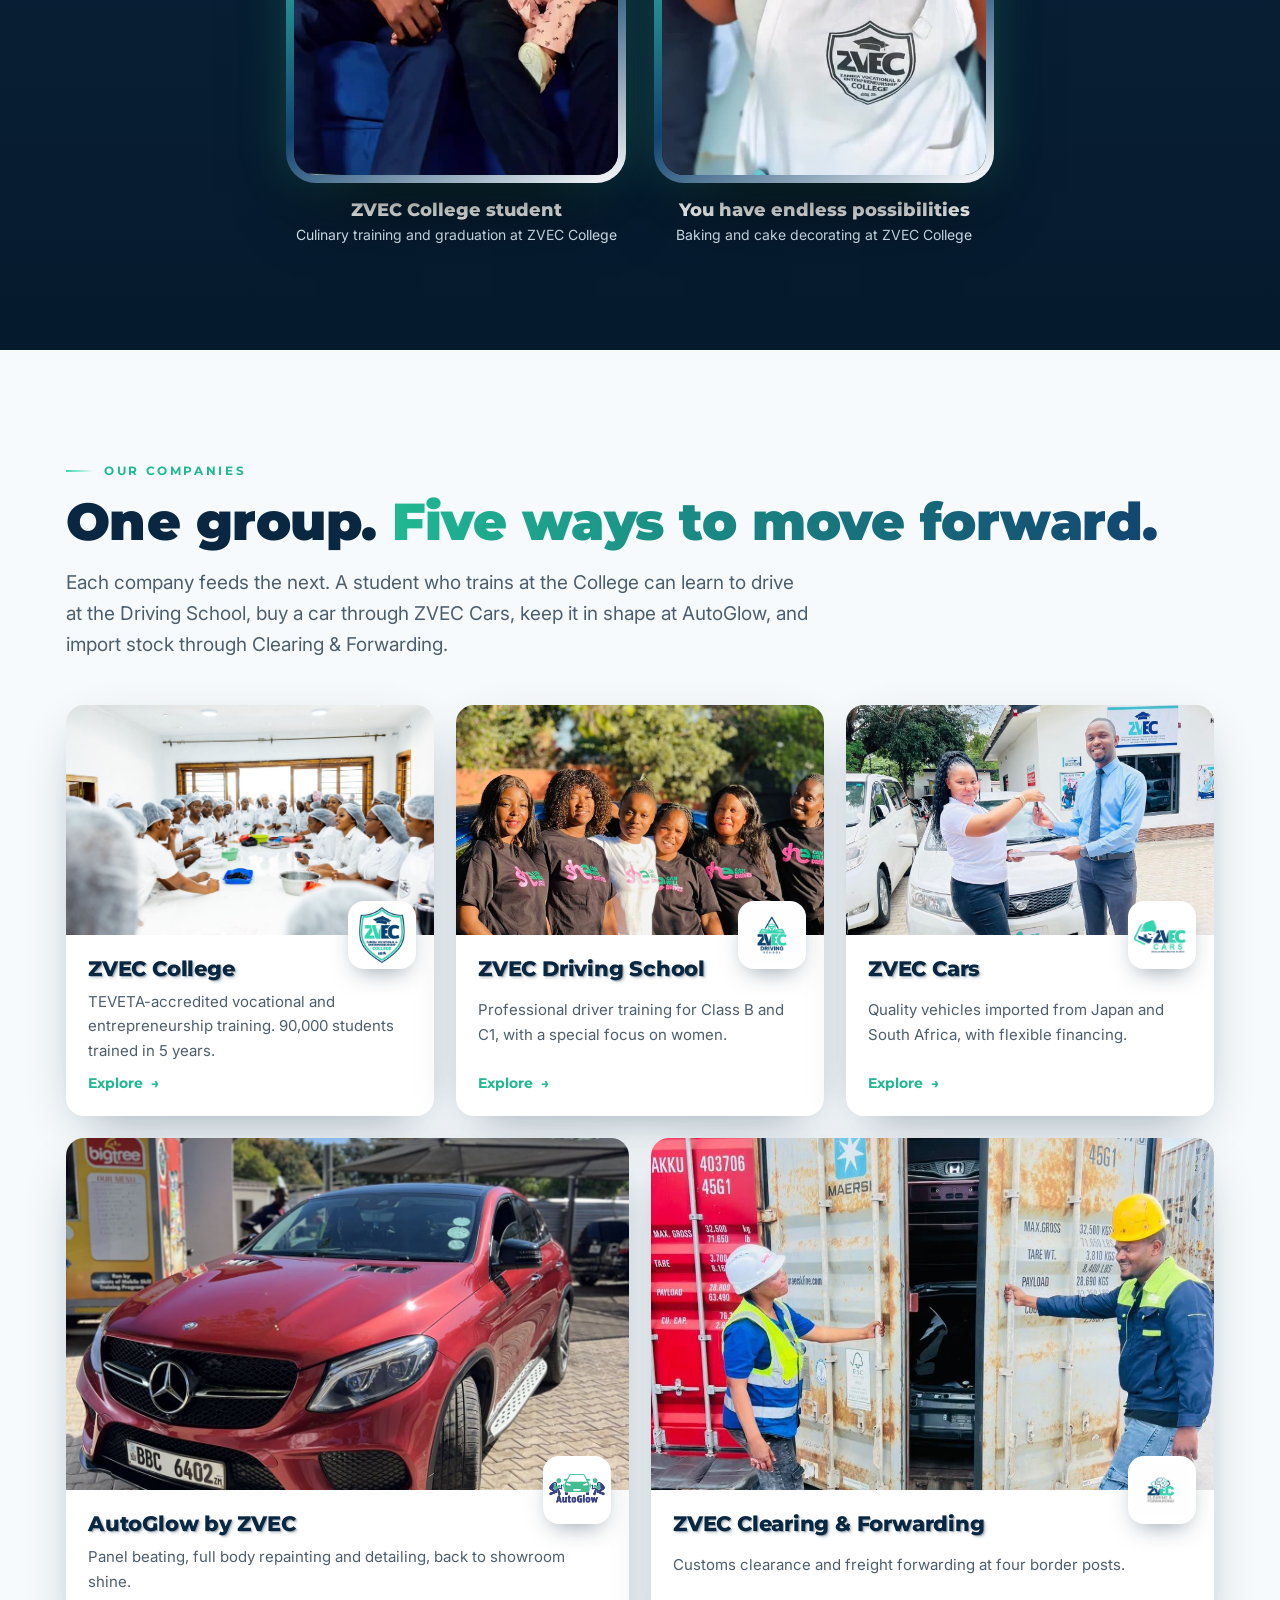
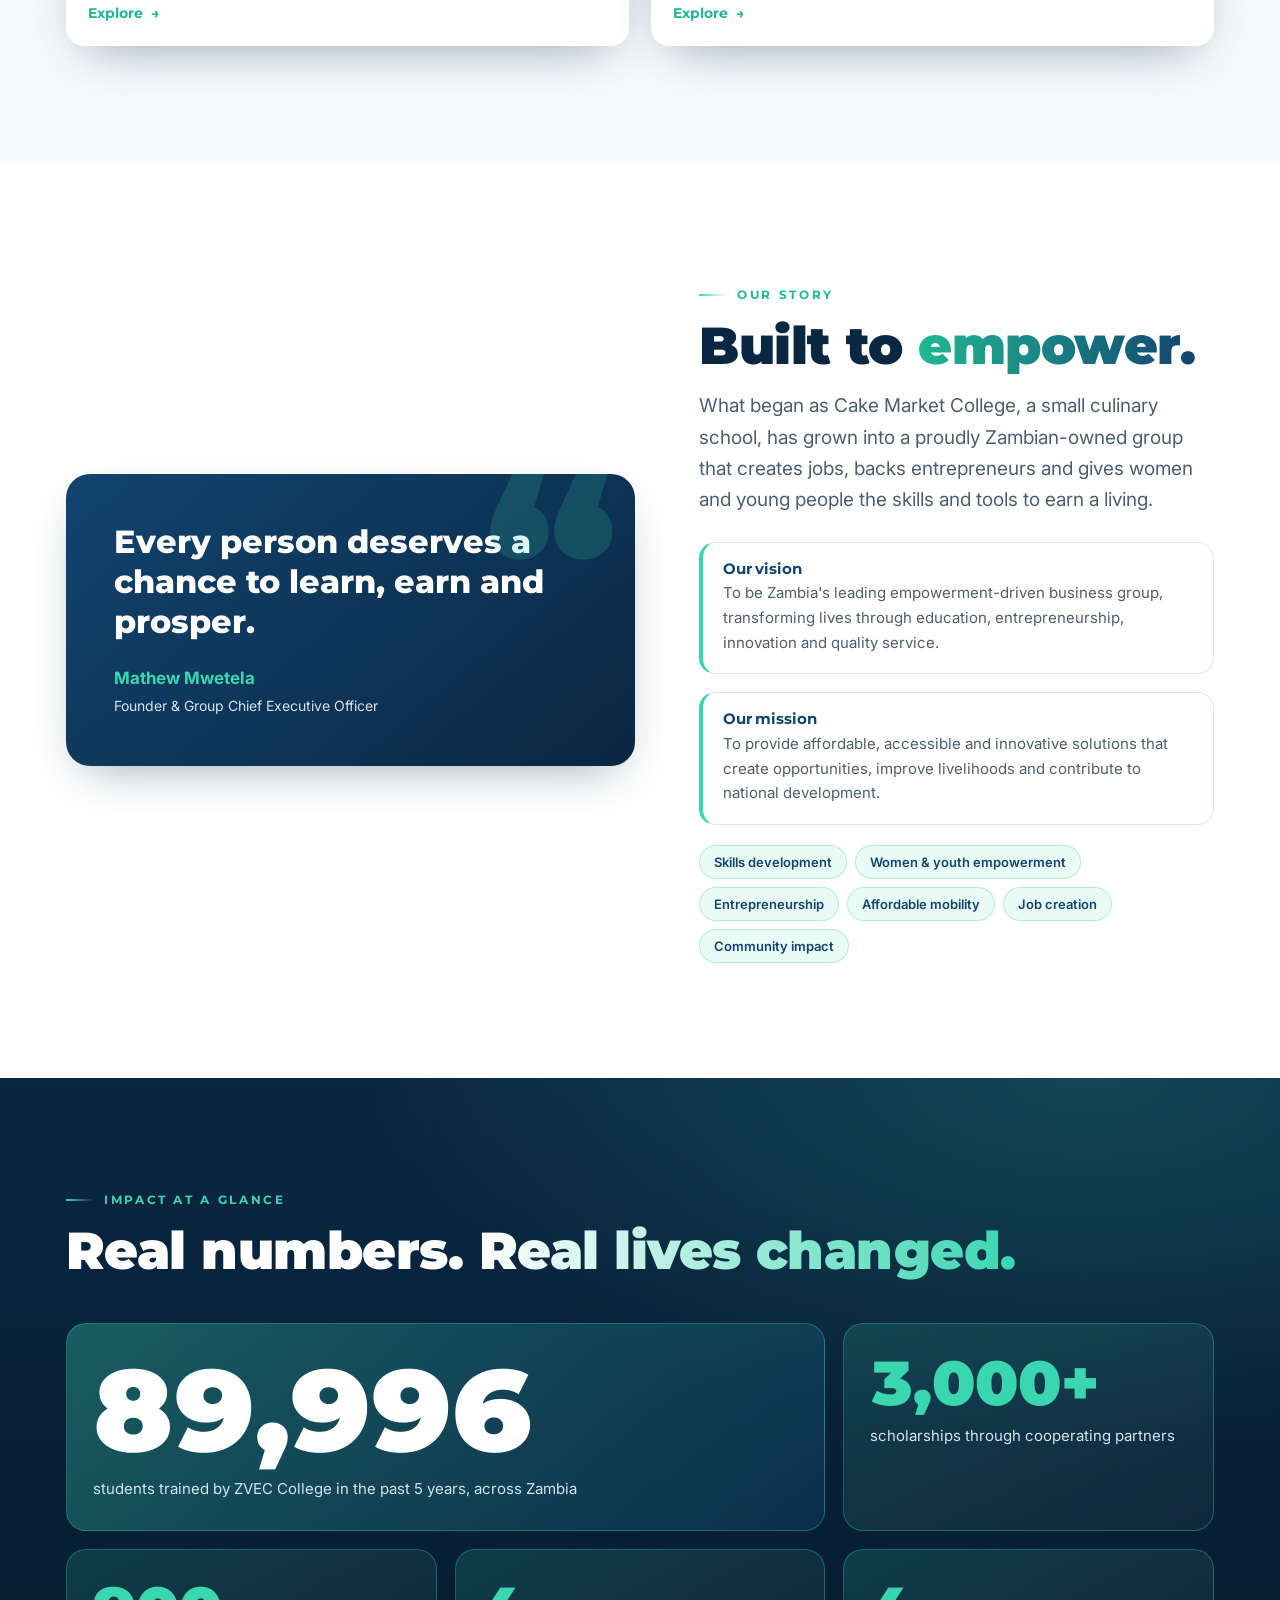
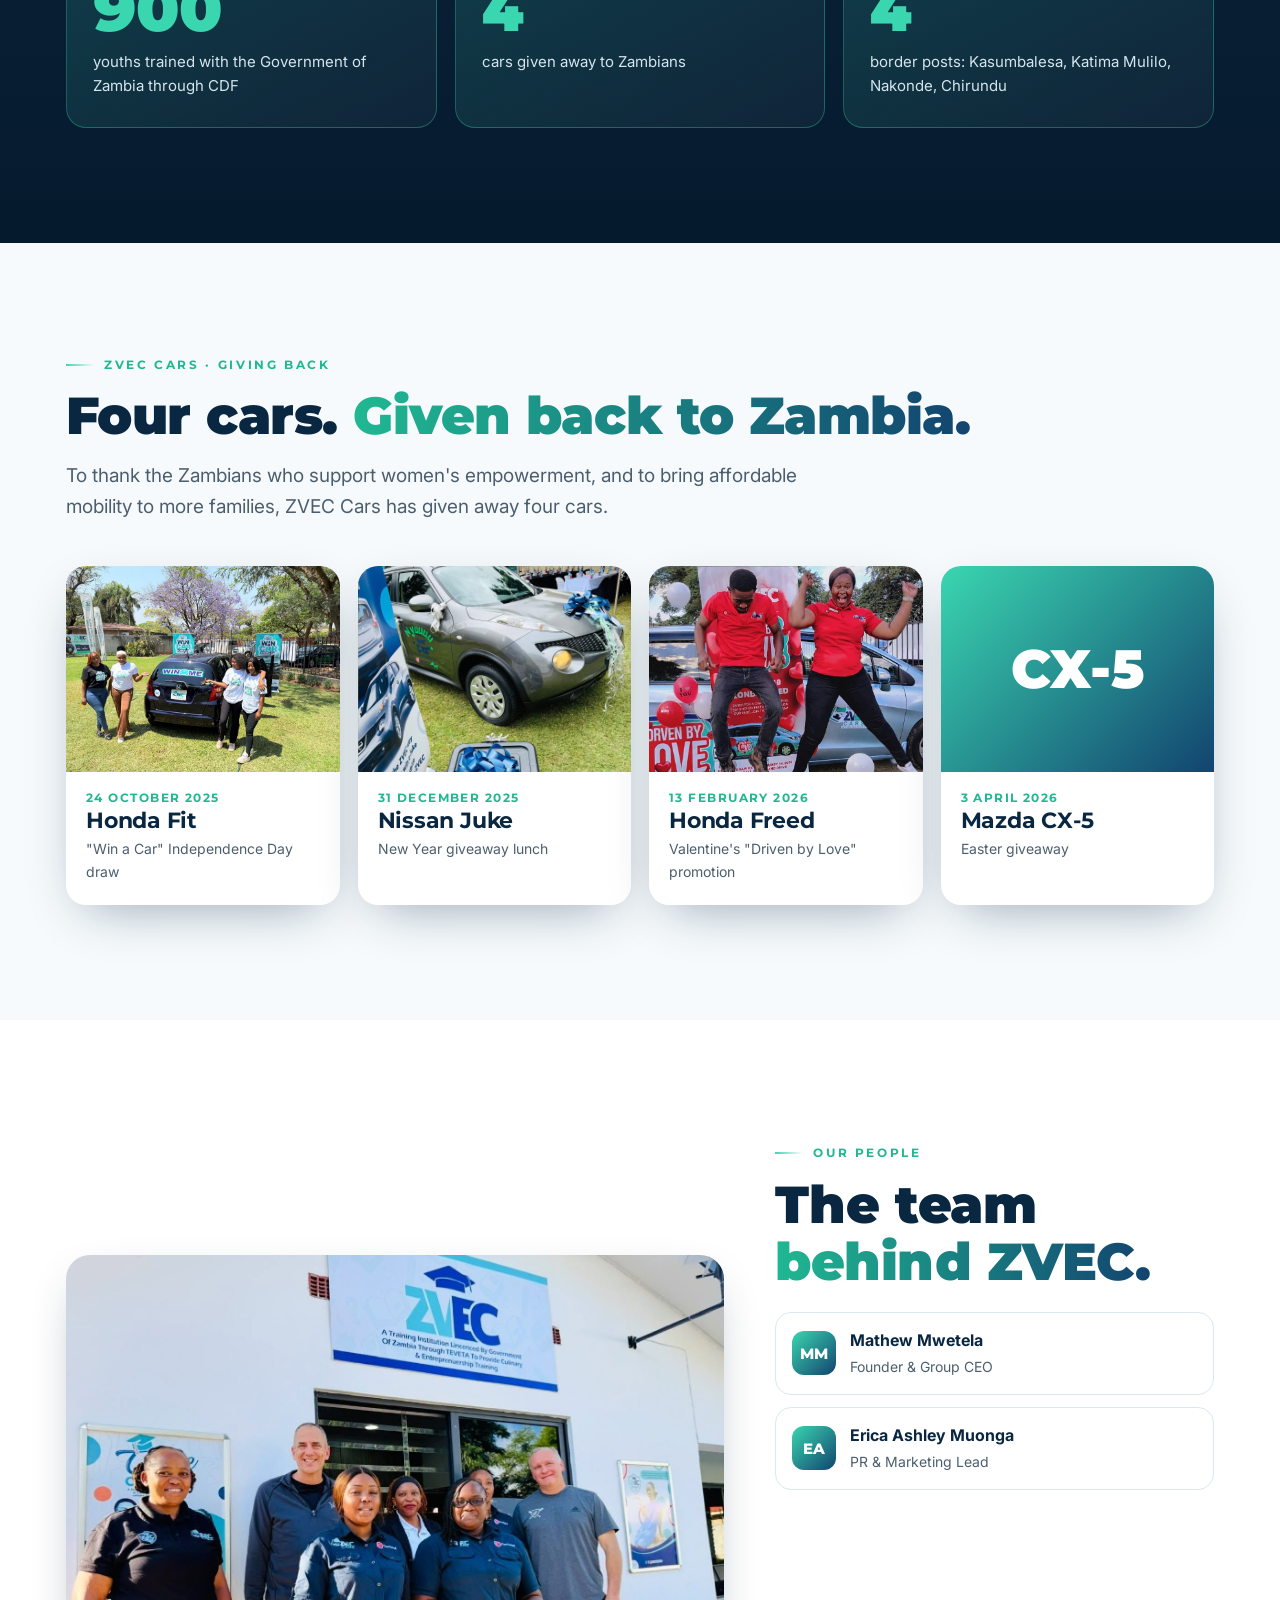
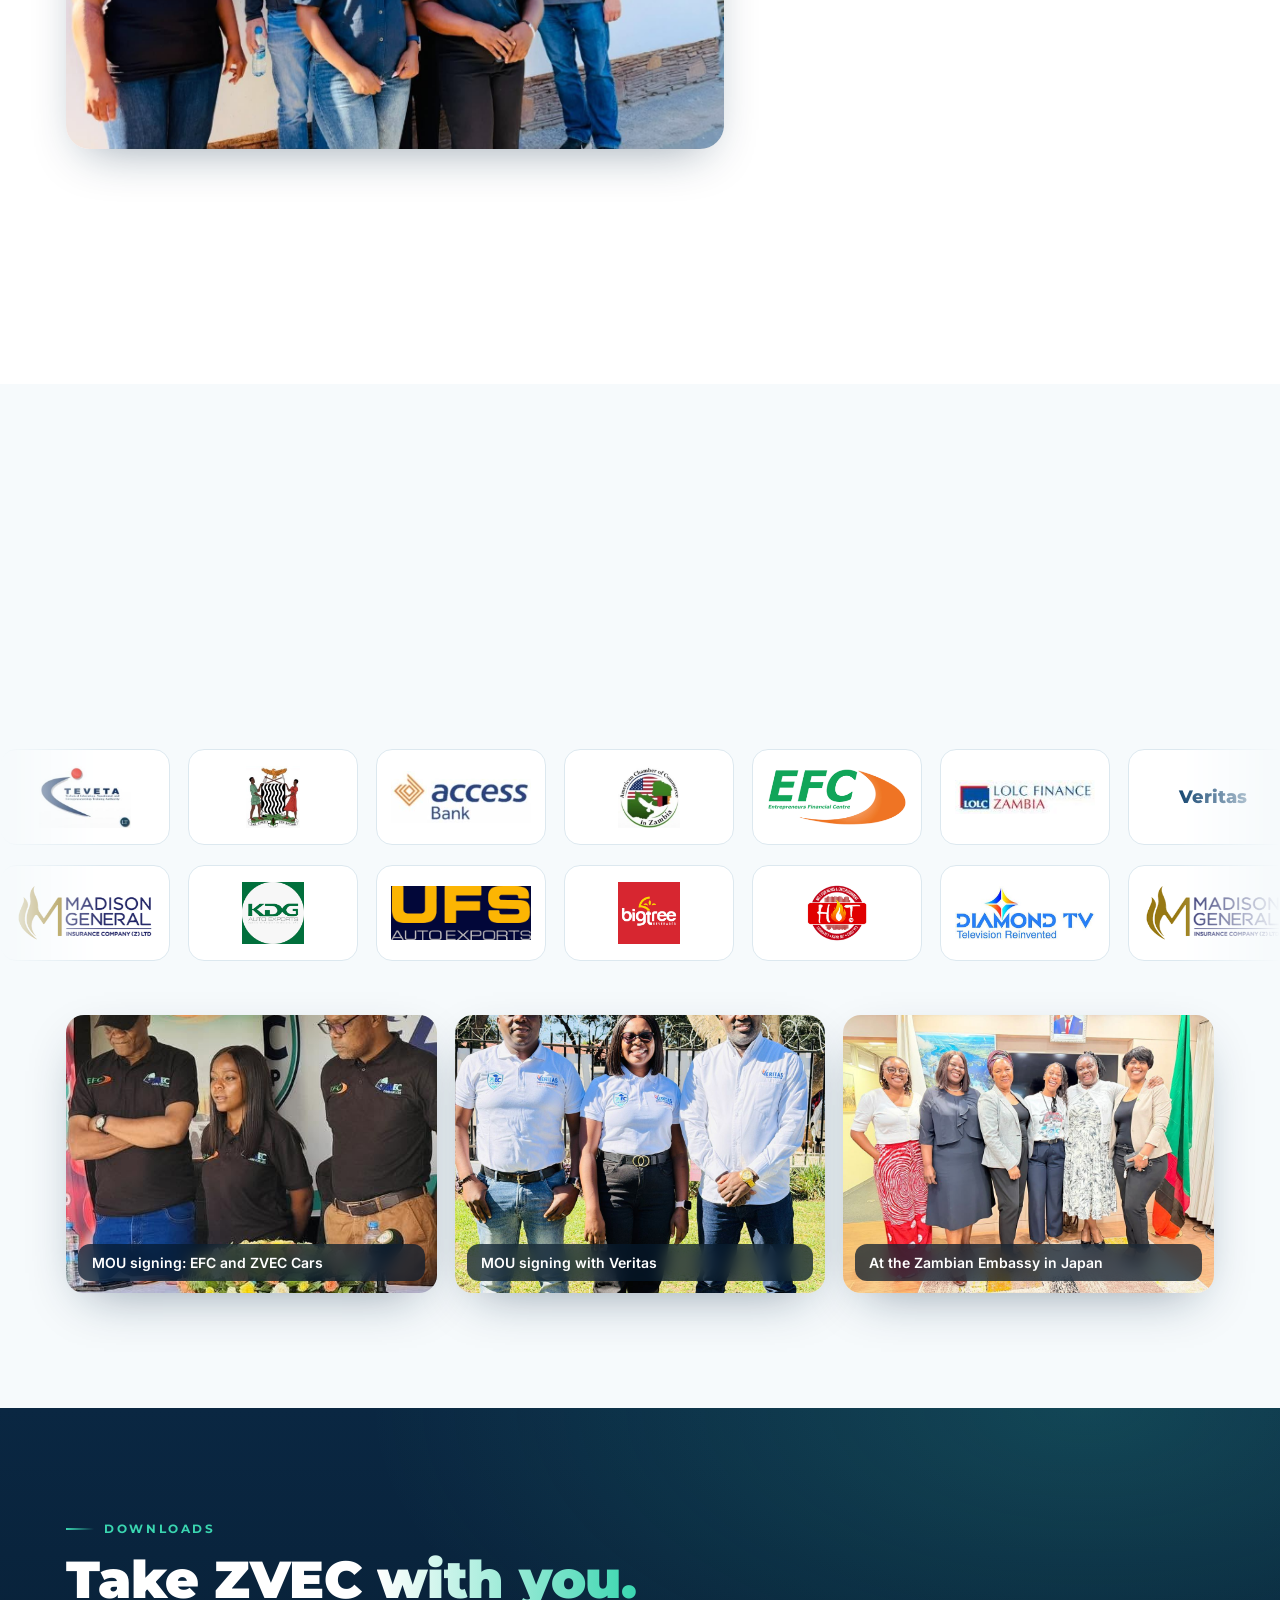
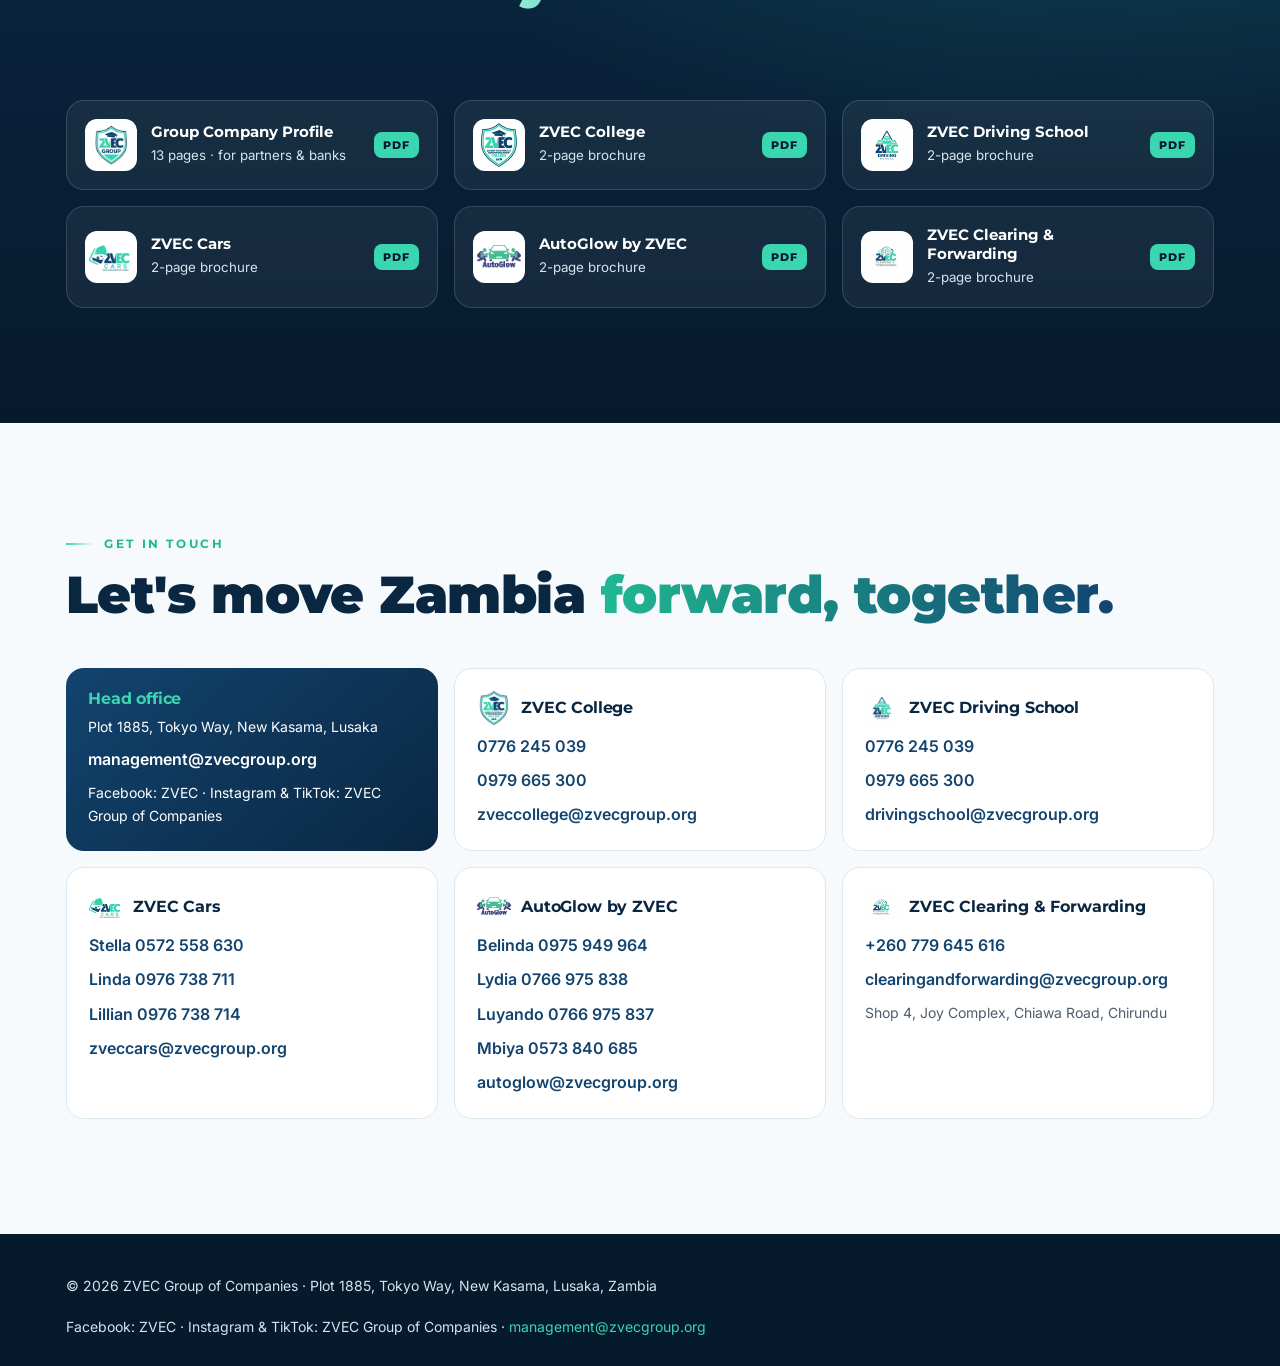
==== commit 13f83d73: "Landing hero: company buttons, smaller logo, clearer slideshow photos Co-Authored-By: Claude Opus 5." ====
--- a/index.html
+++ b/index.html
@@ -22,6 +22,7 @@
 <div class="wrap wcenter">
 <h1 class="wtitle rv"><span class="wsmall">Welcome to</span><span class="wlogo"><img src="logos/zvec-group-transparent.png" alt="ZVEC Group of Companies"></span></h1>
 <p class="tagline-anim wtag" aria-label="Endless Possibilities"><span class="grad"><span class="w" style="--i:3">Endless</span> <span class="w" style="--i:4">Possibilities</span></span></p>
+<div class="plates wplates"><a class="plate rv" style="--d:1.10s" href="zvec-college.html"><img src="logos/zvec-college.jpg" alt=""><span class="emb">ZVEC College</span></a><a class="plate rv" style="--d:1.18s" href="zvec-driving-school.html"><img src="logos/zvec-driving-school.jpg" alt=""><span class="emb">ZVEC Driving School</span></a><a class="plate rv" style="--d:1.26s" href="zvec-cars.html"><img src="logos/zvec-cars.jpg" alt=""><span class="emb">ZVEC Cars</span></a><a class="plate rv" style="--d:1.34s" href="autoglow.html"><img src="logos/autoglow.jpg" alt=""><span class="emb">AutoGlow by ZVEC</span></a><a class="plate rv" style="--d:1.42s" href="zvec-clearing-forwarding.html"><img src="logos/zvec-clearing-forwarding.jpg" alt=""><span class="emb">ZVEC Clearing & Forwarding</span></a></div>
 </div><a class="scroll-cue" href="#testimonials" aria-label="Scroll down"></a></section>
 
 <section id="testimonials" class="on-deep testi"><div class="wrap">
--- a/style.css
+++ b/style.css
@@ -382,3 +382,15 @@
 .welcome .wtag .w{filter:drop-shadow(0 3px 8px rgba(0,0,0,.6))}
 .welcome .wlogo img{opacity:.95}
 .welcome .veil{background:radial-gradient(ellipse at center,rgba(6,26,45,.2) 0%,rgba(6,26,45,.45) 65%,rgba(6,26,45,.85) 100%),linear-gradient(180deg,transparent 55%,rgba(6,26,45,.55) 85%)}
+/* v3: company buttons, smaller logo, clearer photos */
+.welcome .slides{filter:saturate(1.15) brightness(1)}
+.welcome .veil{background:radial-gradient(ellipse at center,rgba(6,26,45,0) 0%,rgba(6,26,45,.15) 60%,rgba(6,26,45,.6) 100%),linear-gradient(180deg,rgba(6,26,45,.35) 0%,transparent 18%,transparent 55%,rgba(6,26,45,.7) 100%)}
+.welcome .wlogo img{height:clamp(170px,28svh,280px)}
+.welcome .wsmall{text-shadow:0 2px 10px rgba(0,0,0,.85)}
+.wplates{width:100%;max-width:1100px;margin-top:clamp(22px,3.5vw,38px)}
+.wplates .plate{justify-content:center;text-align:left;background:linear-gradient(160deg,rgba(255,255,255,.28),rgba(255,255,255,.08) 45%,rgba(6,26,45,.55))}
+.hero.welcome{padding-block:100px 70px}
+.wcenter{position:relative}
+.wcenter::before{content:"";position:absolute;left:50%;top:50%;width:min(1000px,120%);height:115%;transform:translate(-50%,-50%);z-index:-1;pointer-events:none;background:radial-gradient(closest-side,rgba(6,26,45,.6),rgba(6,26,45,.35) 55%,transparent)}
+.welcome .wsmall{color:#fff}
+.welcome .wtag .w{filter:drop-shadow(0 2px 0 rgba(6,26,45,.7)) drop-shadow(0 6px 14px rgba(0,0,0,.75))}
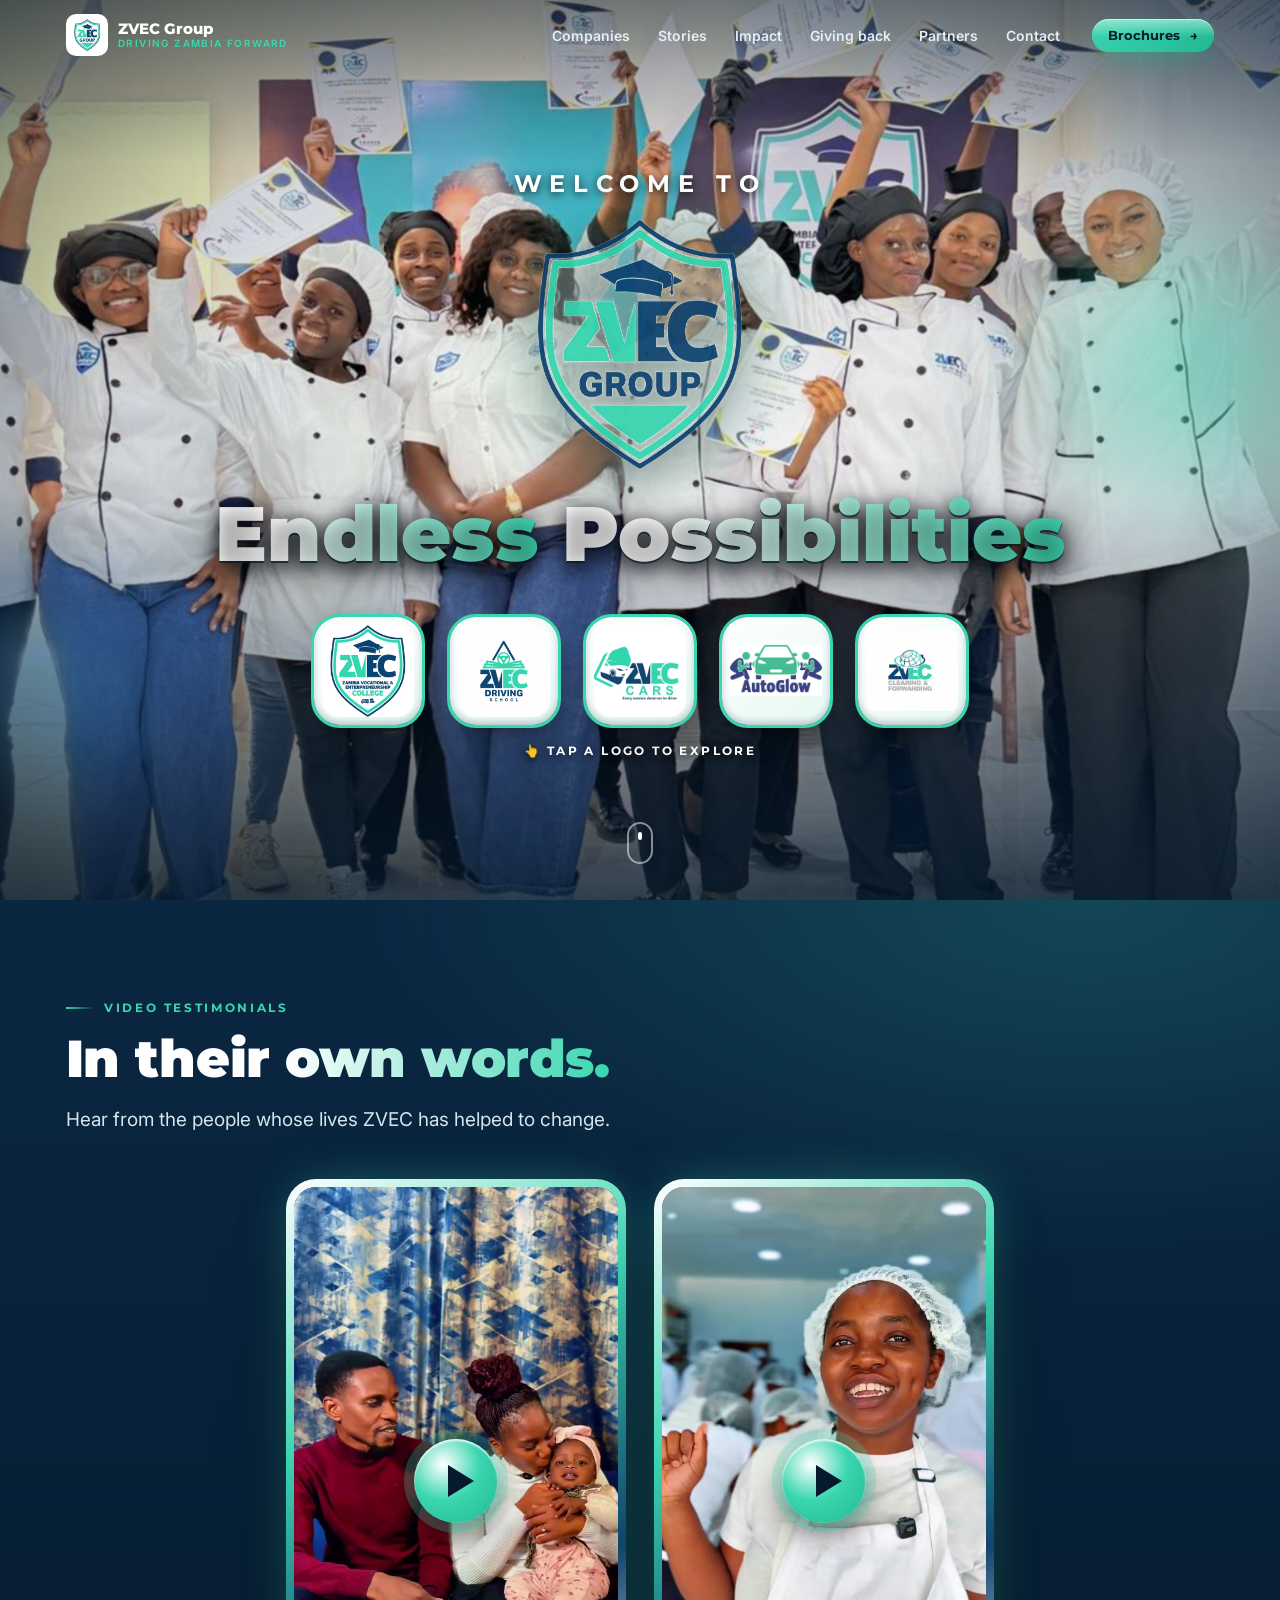
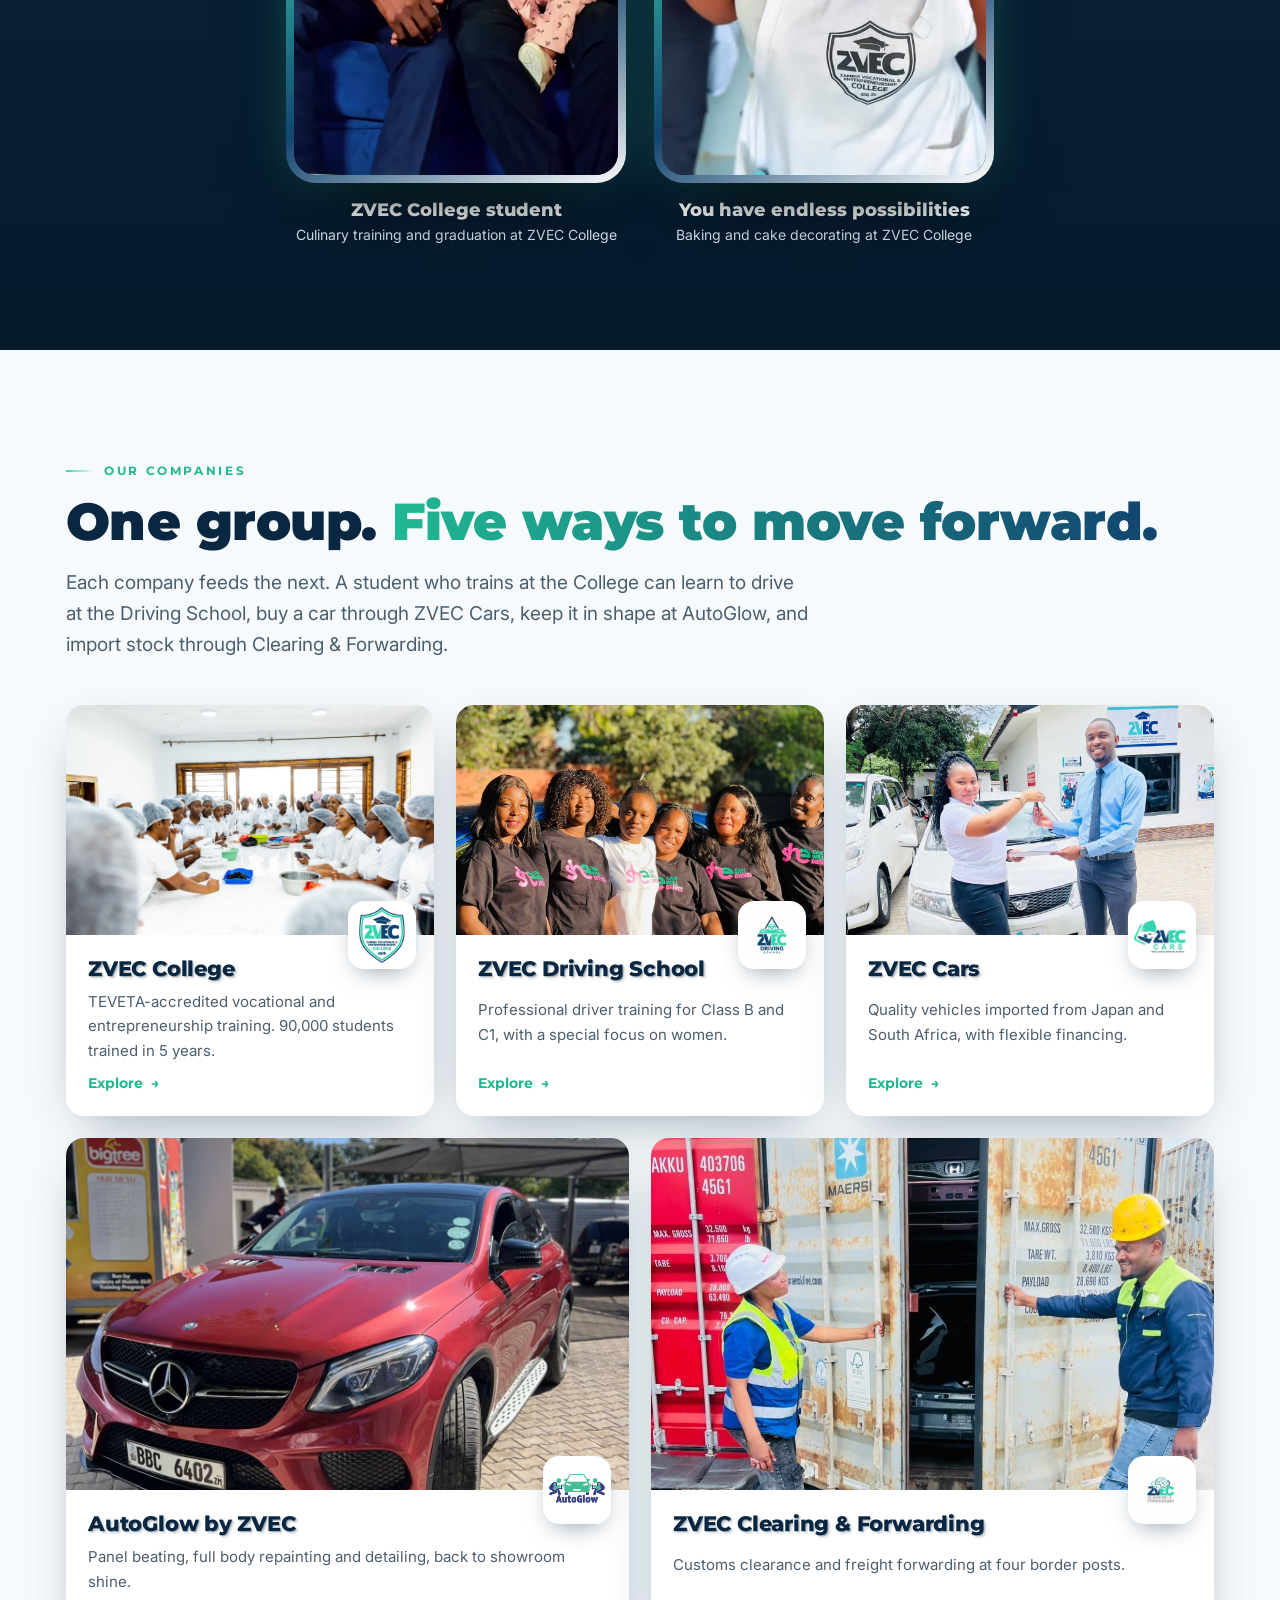
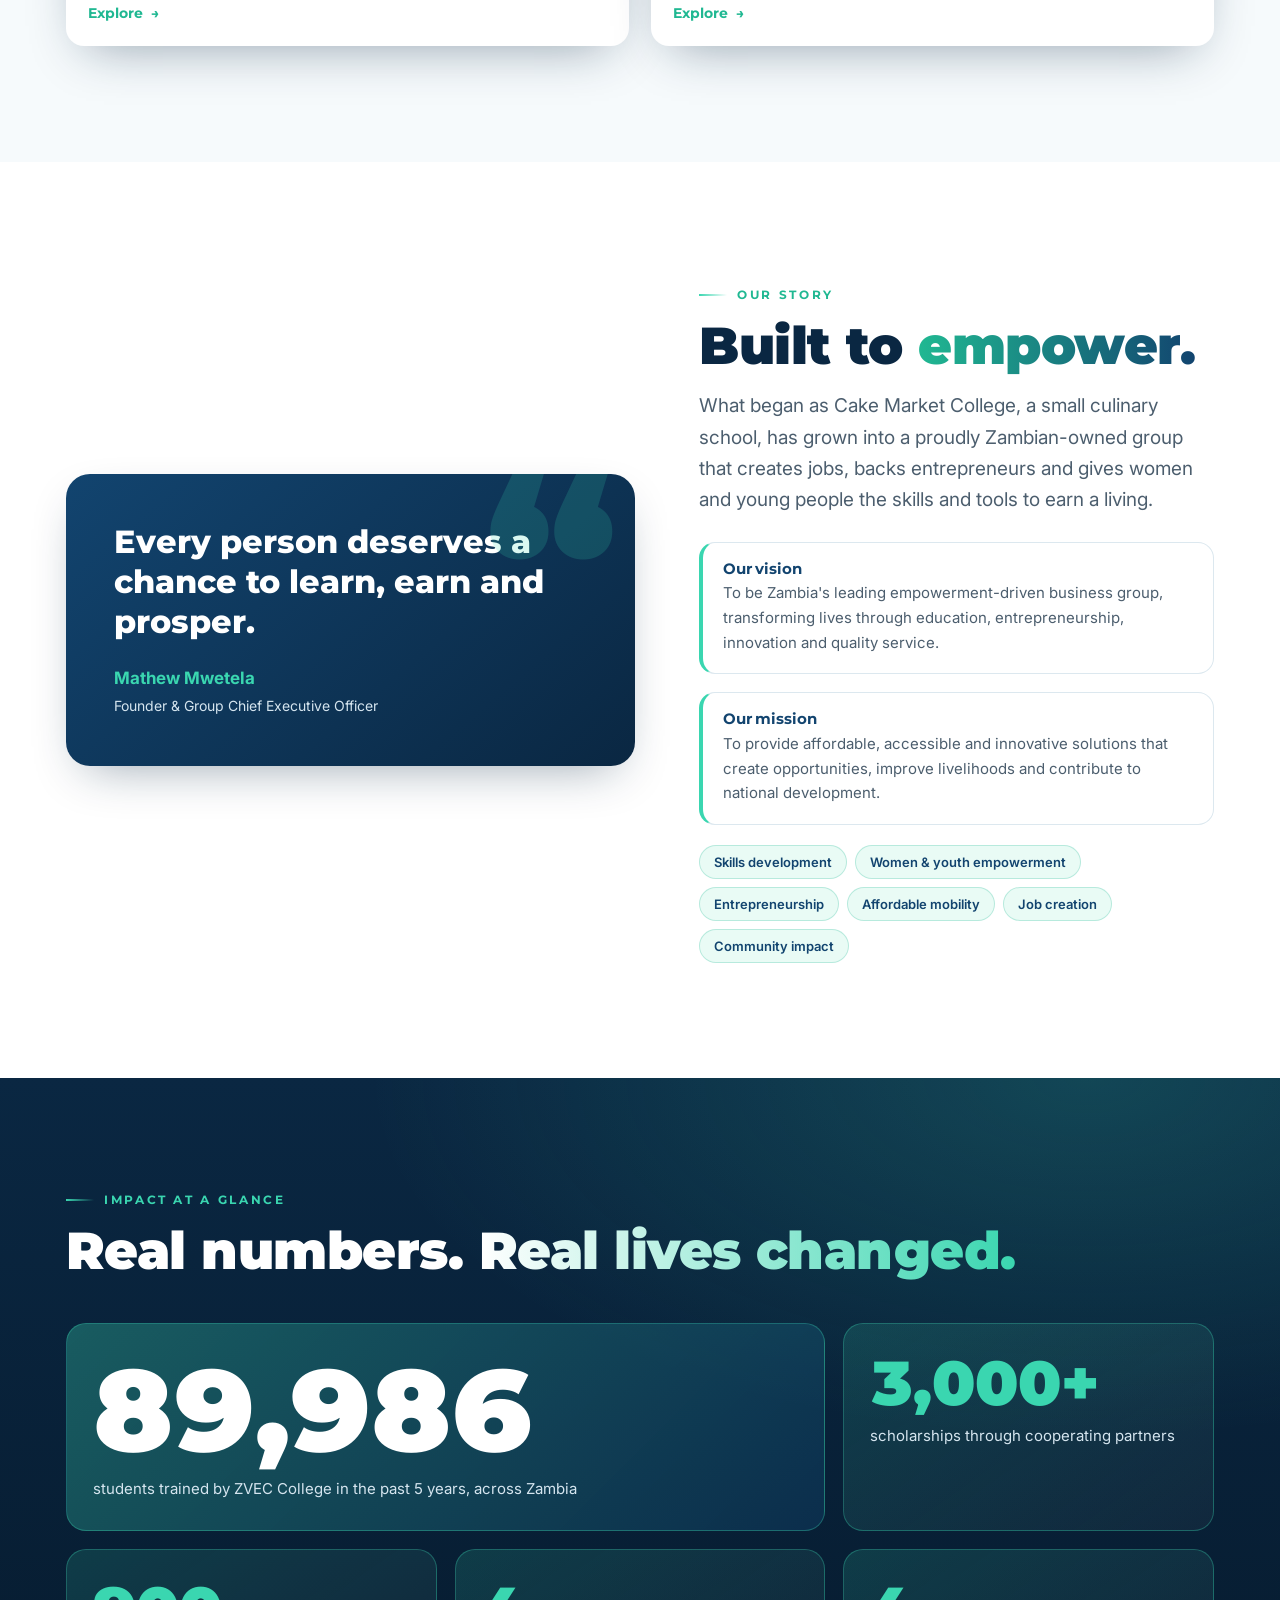
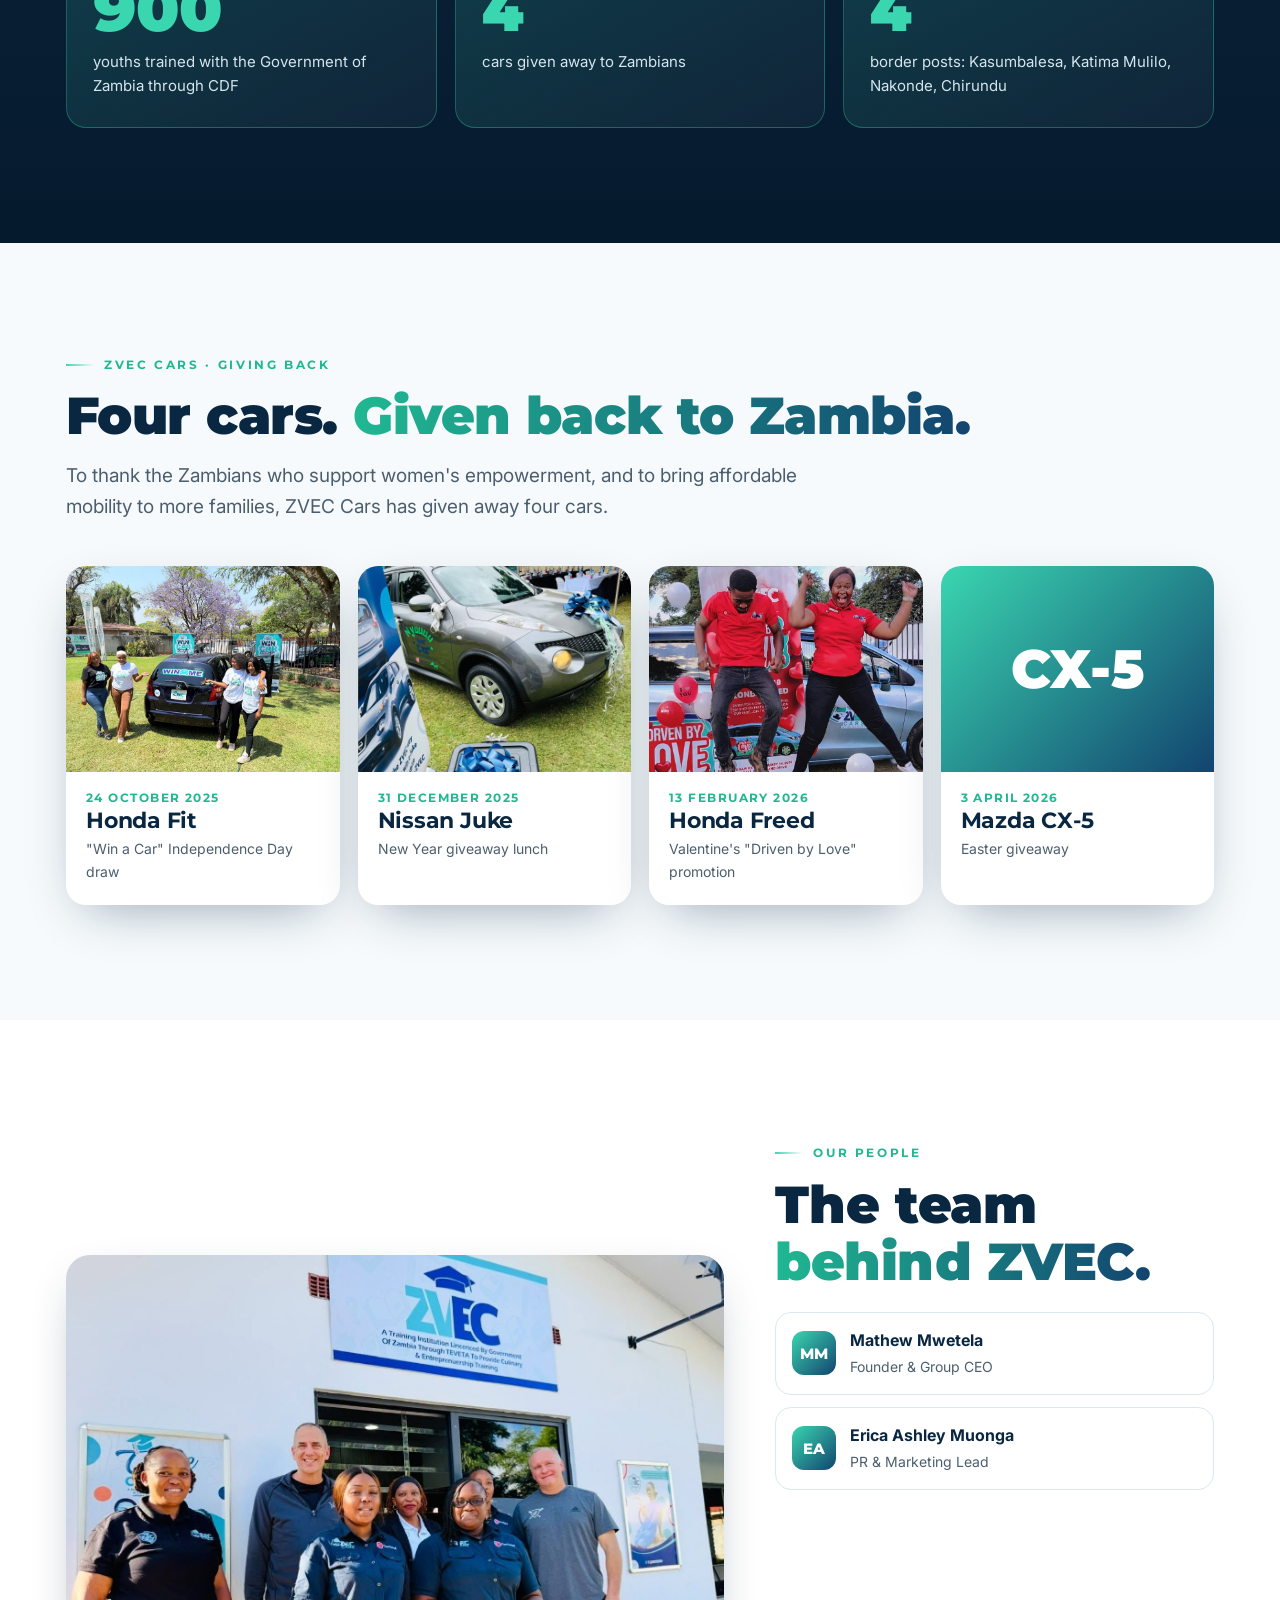
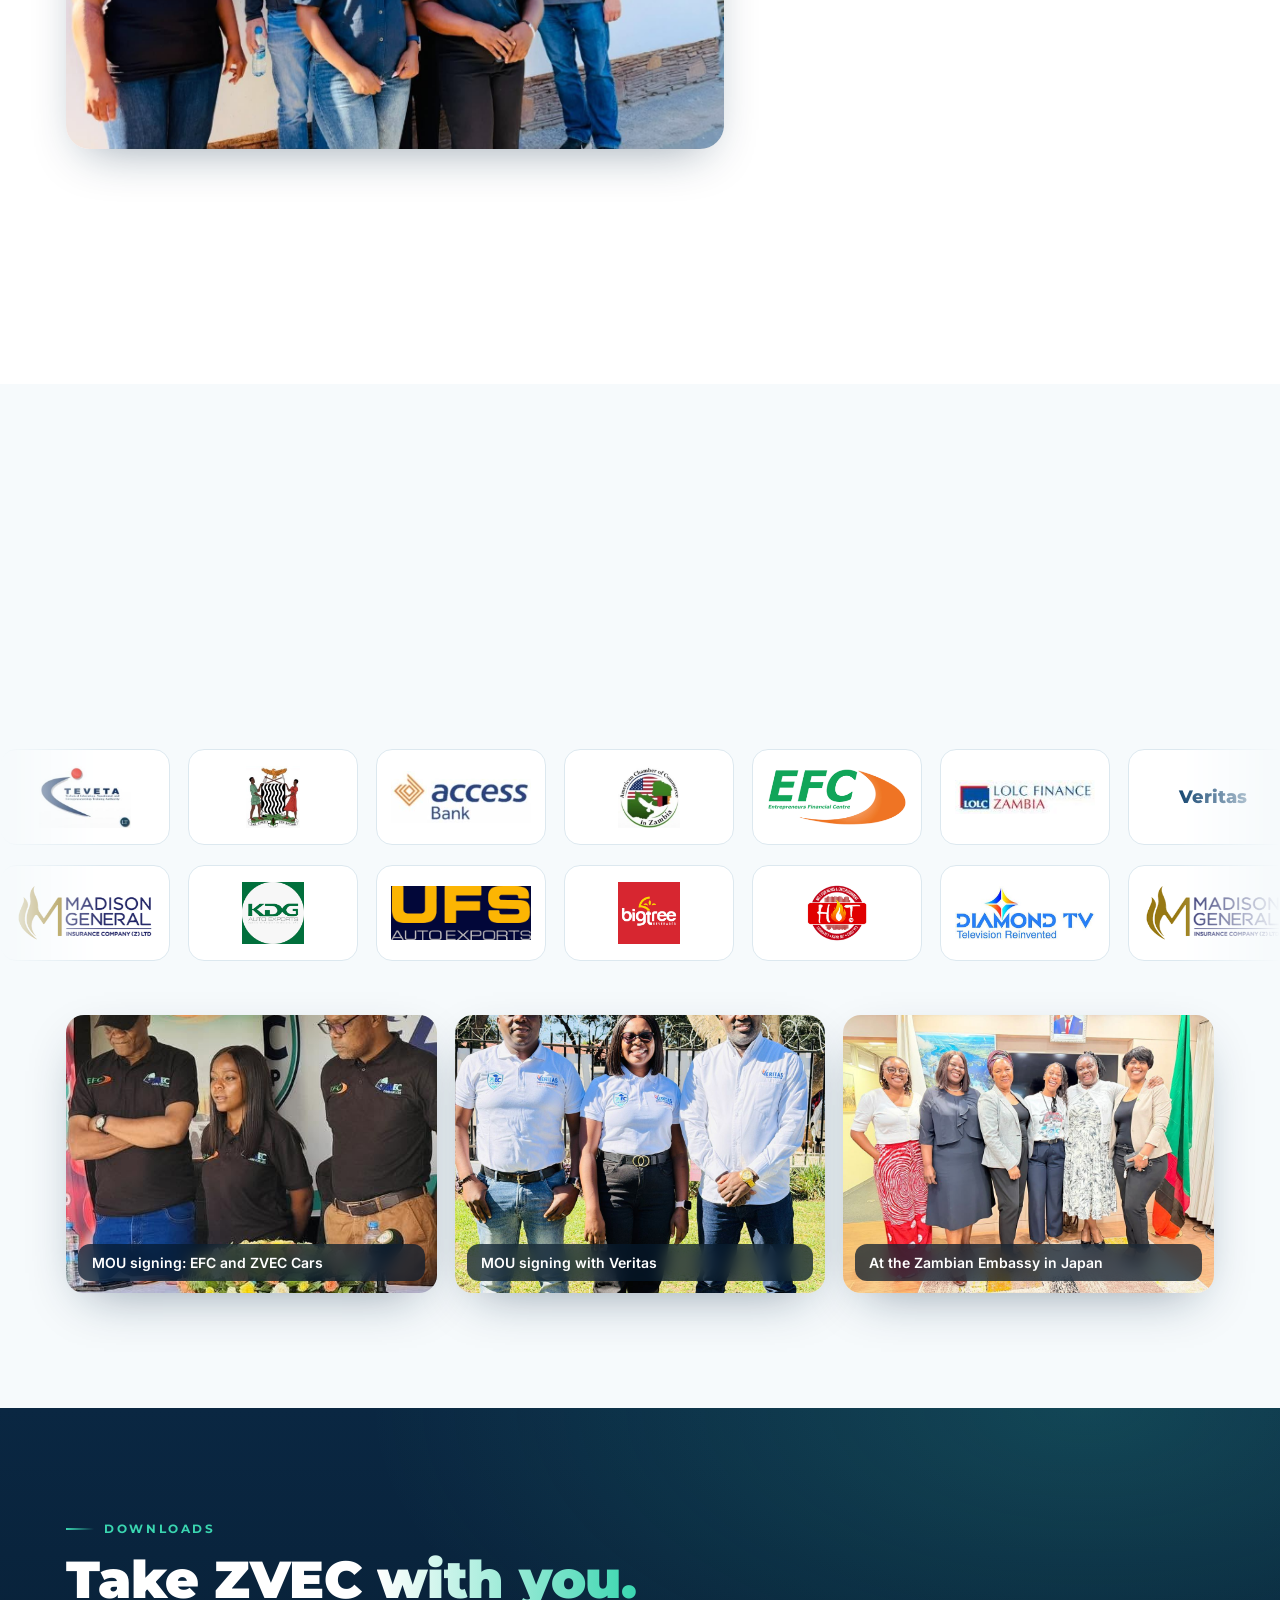
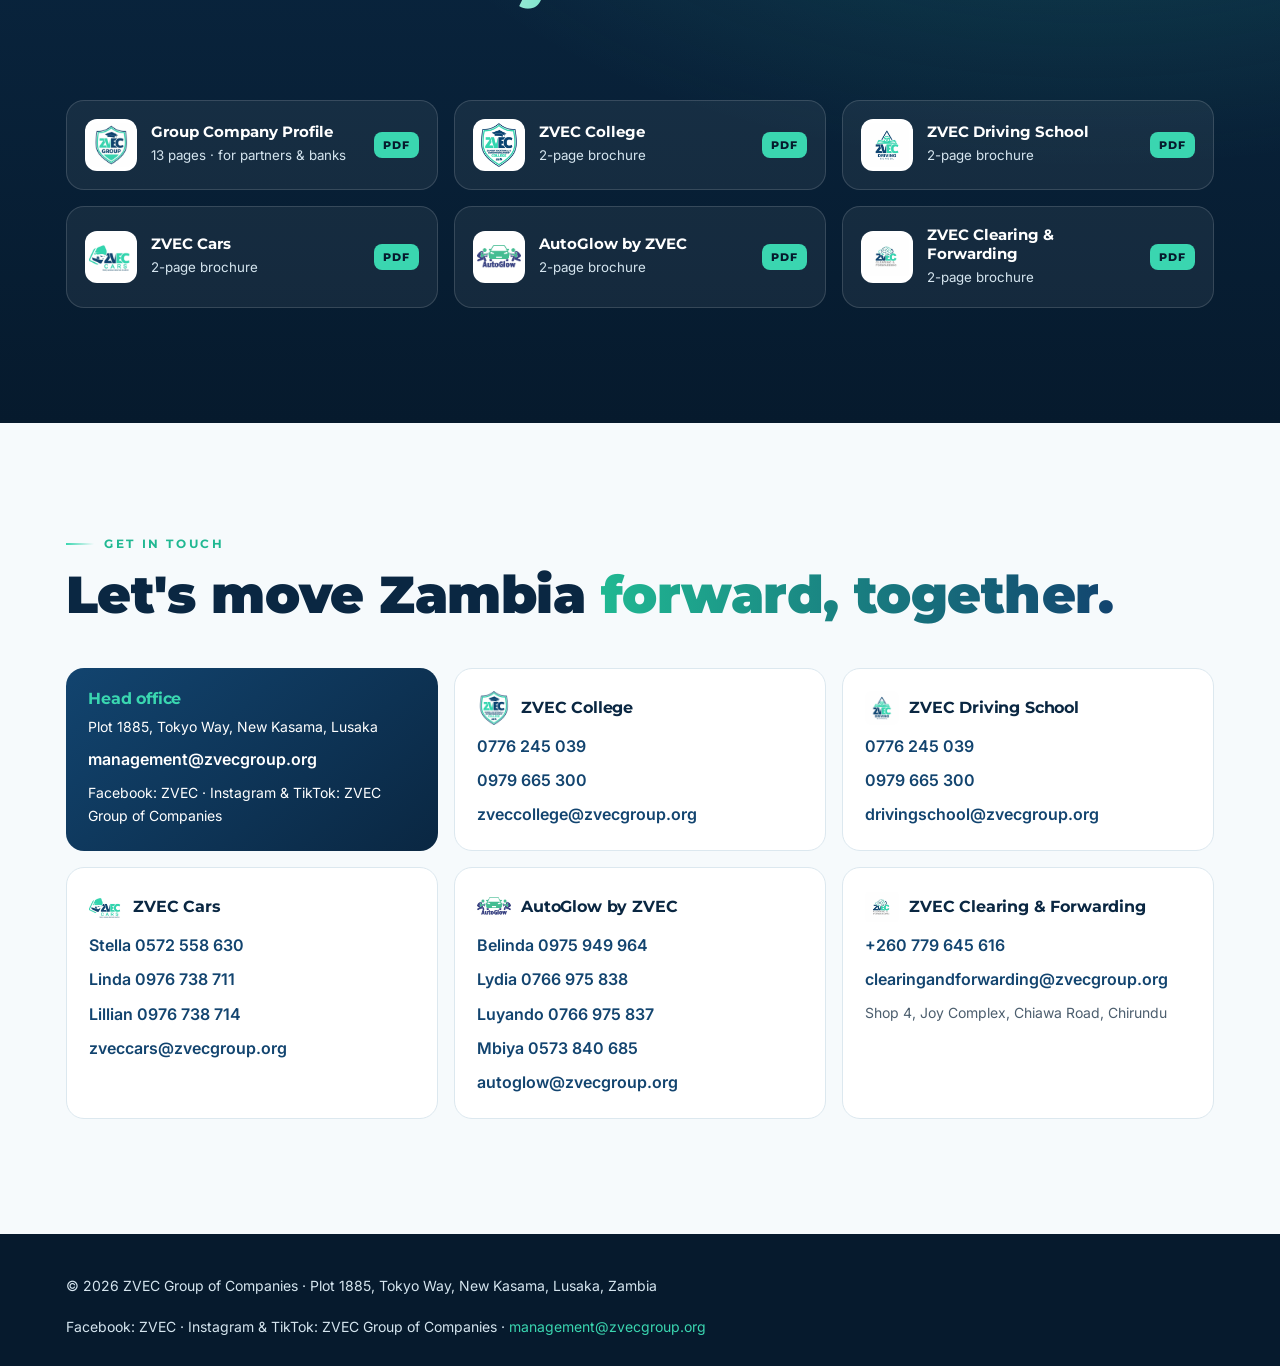
==== commit d4157ebc: "Landing hero: animated logo-only company buttons Co-Authored-By: Claude Opus 5.5 <noreply@anthropic." ====
--- a/index.html
+++ b/index.html
@@ -22,7 +22,7 @@
 <div class="wrap wcenter">
 <h1 class="wtitle rv"><span class="wsmall">Welcome to</span><span class="wlogo"><img src="logos/zvec-group-transparent.png" alt="ZVEC Group of Companies"></span></h1>
 <p class="tagline-anim wtag" aria-label="Endless Possibilities"><span class="grad"><span class="w" style="--i:3">Endless</span> <span class="w" style="--i:4">Possibilities</span></span></p>
-<div class="plates wplates"><a class="plate rv" style="--d:1.10s" href="zvec-college.html"><img src="logos/zvec-college.jpg" alt=""><span class="emb">ZVEC College</span></a><a class="plate rv" style="--d:1.18s" href="zvec-driving-school.html"><img src="logos/zvec-driving-school.jpg" alt=""><span class="emb">ZVEC Driving School</span></a><a class="plate rv" style="--d:1.26s" href="zvec-cars.html"><img src="logos/zvec-cars.jpg" alt=""><span class="emb">ZVEC Cars</span></a><a class="plate rv" style="--d:1.34s" href="autoglow.html"><img src="logos/autoglow.jpg" alt=""><span class="emb">AutoGlow by ZVEC</span></a><a class="plate rv" style="--d:1.42s" href="zvec-clearing-forwarding.html"><img src="logos/zvec-clearing-forwarding.jpg" alt=""><span class="emb">ZVEC Clearing & Forwarding</span></a></div>
+<div class="lbtns"><a class="lbtn rv" style="--d:1.10s;--k:0" href="zvec-college.html" aria-label="ZVEC College" title="ZVEC College"><span class="pulse"></span><img src="logos/zvec-college.jpg" alt="ZVEC College logo"></a><a class="lbtn rv" style="--d:1.20s;--k:1" href="zvec-driving-school.html" aria-label="ZVEC Driving School" title="ZVEC Driving School"><span class="pulse"></span><img src="logos/zvec-driving-school.jpg" alt="ZVEC Driving School logo"></a><a class="lbtn rv" style="--d:1.30s;--k:2" href="zvec-cars.html" aria-label="ZVEC Cars" title="ZVEC Cars"><span class="pulse"></span><img src="logos/zvec-cars.jpg" alt="ZVEC Cars logo"></a><a class="lbtn rv" style="--d:1.40s;--k:3" href="autoglow.html" aria-label="AutoGlow by ZVEC" title="AutoGlow by ZVEC"><span class="pulse"></span><img src="logos/autoglow.jpg" alt="AutoGlow by ZVEC logo"></a><a class="lbtn rv" style="--d:1.50s;--k:4" href="zvec-clearing-forwarding.html" aria-label="ZVEC Clearing & Forwarding" title="ZVEC Clearing & Forwarding"><span class="pulse"></span><img src="logos/zvec-clearing-forwarding.jpg" alt="ZVEC Clearing & Forwarding logo"></a></div><span class="lhint rv" style="--d:1.6s">Tap a logo to explore</span>
 </div><a class="scroll-cue" href="#testimonials" aria-label="Scroll down"></a></section>
 
 <section id="testimonials" class="on-deep testi"><div class="wrap">
--- a/style.css
+++ b/style.css
@@ -394,3 +394,24 @@
 .wcenter::before{content:"";position:absolute;left:50%;top:50%;width:min(1000px,120%);height:115%;transform:translate(-50%,-50%);z-index:-1;pointer-events:none;background:radial-gradient(closest-side,rgba(6,26,45,.6),rgba(6,26,45,.35) 55%,transparent)}
 .welcome .wsmall{color:#fff}
 .welcome .wtag .w{filter:drop-shadow(0 2px 0 rgba(6,26,45,.7)) drop-shadow(0 6px 14px rgba(0,0,0,.75))}
+/* logo-only company buttons */
+.lbtns{display:flex;flex-wrap:wrap;justify-content:center;gap:clamp(14px,2.4vw,28px);margin-top:clamp(24px,3.5vw,40px)}
+.lbtn{position:relative;display:block;width:clamp(72px,9vw,108px);aspect-ratio:1;border-radius:26px;padding:8px;
+  background:linear-gradient(150deg,#fff,#e6f8f2);
+  box-shadow:inset 0 2px 1px #fff,inset 0 -3px 6px rgba(10,39,66,.25),0 14px 30px -12px rgba(0,0,0,.7),0 0 0 2px rgba(58,214,176,.55);
+  animation:lbob 3.2s ease-in-out infinite;animation-delay:calc(var(--k)*.35s);
+  transition:transform .3s cubic-bezier(.2,.8,.2,1),box-shadow .3s}
+.lbtn img{width:100%;height:100%;object-fit:contain;border-radius:18px;position:relative;z-index:1}
+.lbtn .pulse{position:absolute;inset:-3px;border-radius:29px;border:3px solid var(--teal);animation:lpulse 2.4s ease-out infinite;animation-delay:calc(var(--k)*.48s);pointer-events:none}
+.lbtn::after{content:"";position:absolute;inset:0;border-radius:inherit;z-index:2;pointer-events:none;overflow:hidden;
+  background:linear-gradient(115deg,transparent 35%,rgba(255,255,255,.75) 50%,transparent 65%) no-repeat;background-size:250% 100%;background-position:150% 0;
+  animation:lshine 4s ease-in-out infinite;animation-delay:calc(var(--k)*.5s)}
+.lbtn:hover,.lbtn:focus-visible{animation:none;transform:translateY(-8px) scale(1.12);box-shadow:inset 0 2px 1px #fff,0 22px 40px -12px rgba(58,214,176,.8),0 0 0 3px var(--teal)}
+.lbtn:active{transform:scale(.95)}
+@keyframes lbob{0%,100%{transform:translateY(0)}50%{transform:translateY(-7px)}}
+@keyframes lpulse{0%{opacity:.95;transform:scale(1)}100%{opacity:0;transform:scale(1.35)}}
+@keyframes lshine{0%,60%{background-position:150% 0}85%,100%{background-position:-60% 0}}
+.lhint{display:inline-flex;align-items:center;gap:8px;margin-top:18px;font:700 12px Montserrat,sans-serif;letter-spacing:.2em;text-transform:uppercase;color:#fff;text-shadow:0 2px 8px rgba(0,0,0,.8)}
+.lhint::before{content:"👆";letter-spacing:0;animation:lbob 1.6s ease-in-out infinite}
+@media (max-width:560px){.lbtns{gap:12px}.lbtn{width:58px;border-radius:18px;padding:5px}.lbtn img{border-radius:13px}.lbtn .pulse{border-radius:21px}}
+@media (prefers-reduced-motion:reduce){.lbtn,.lbtn .pulse,.lbtn::after,.lhint::before{animation:none}}
